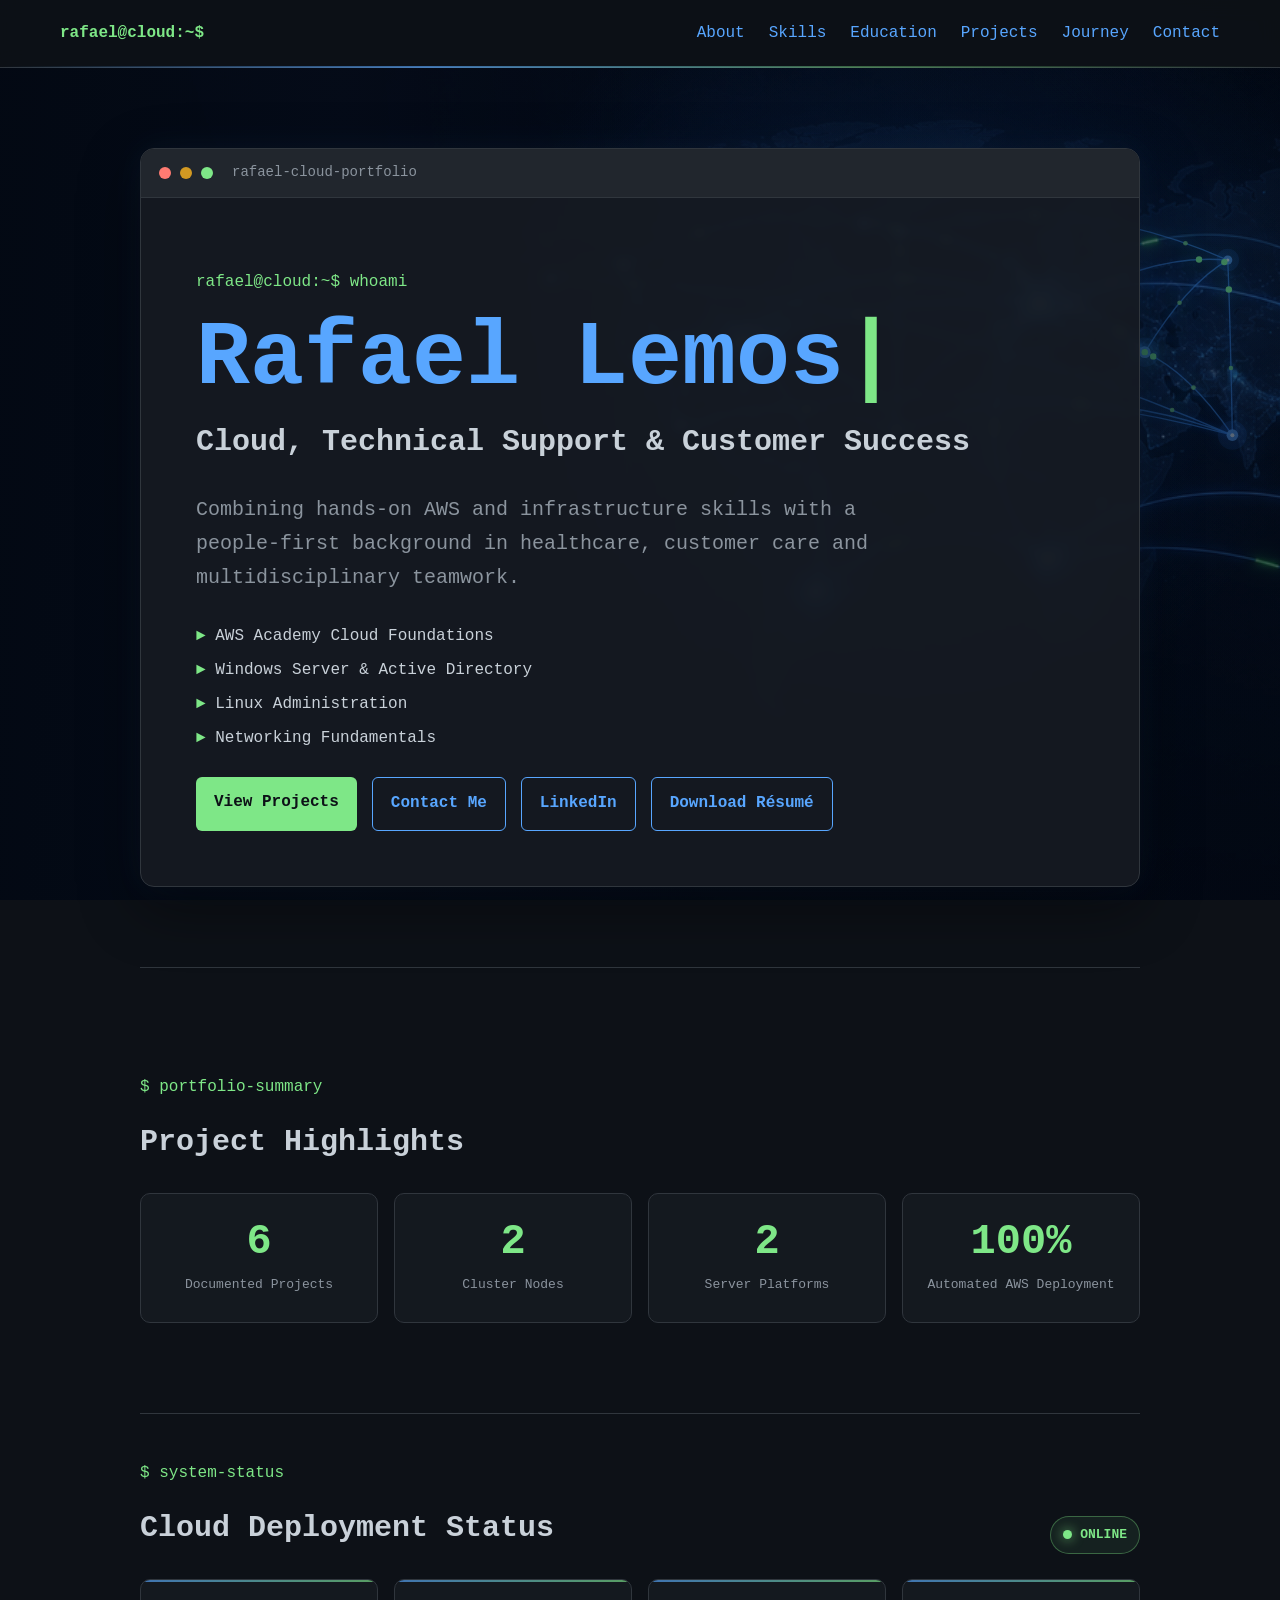
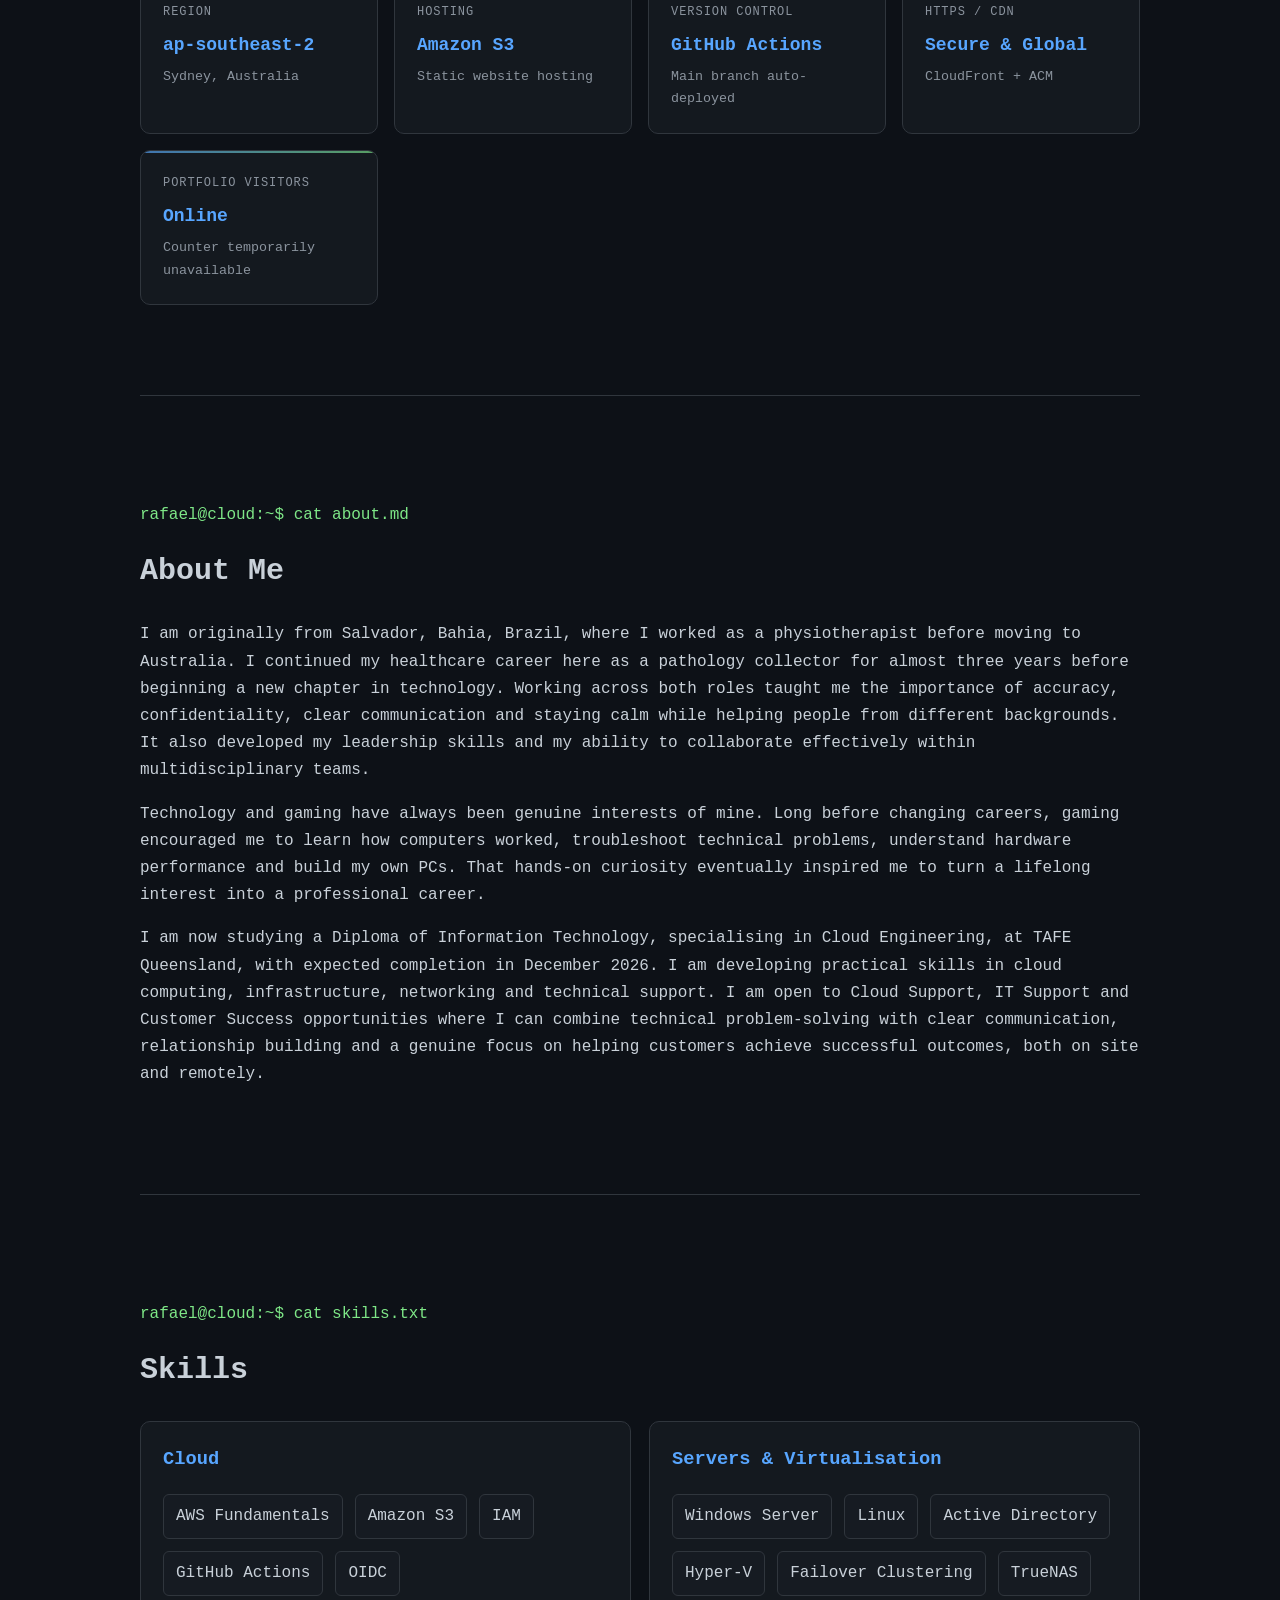
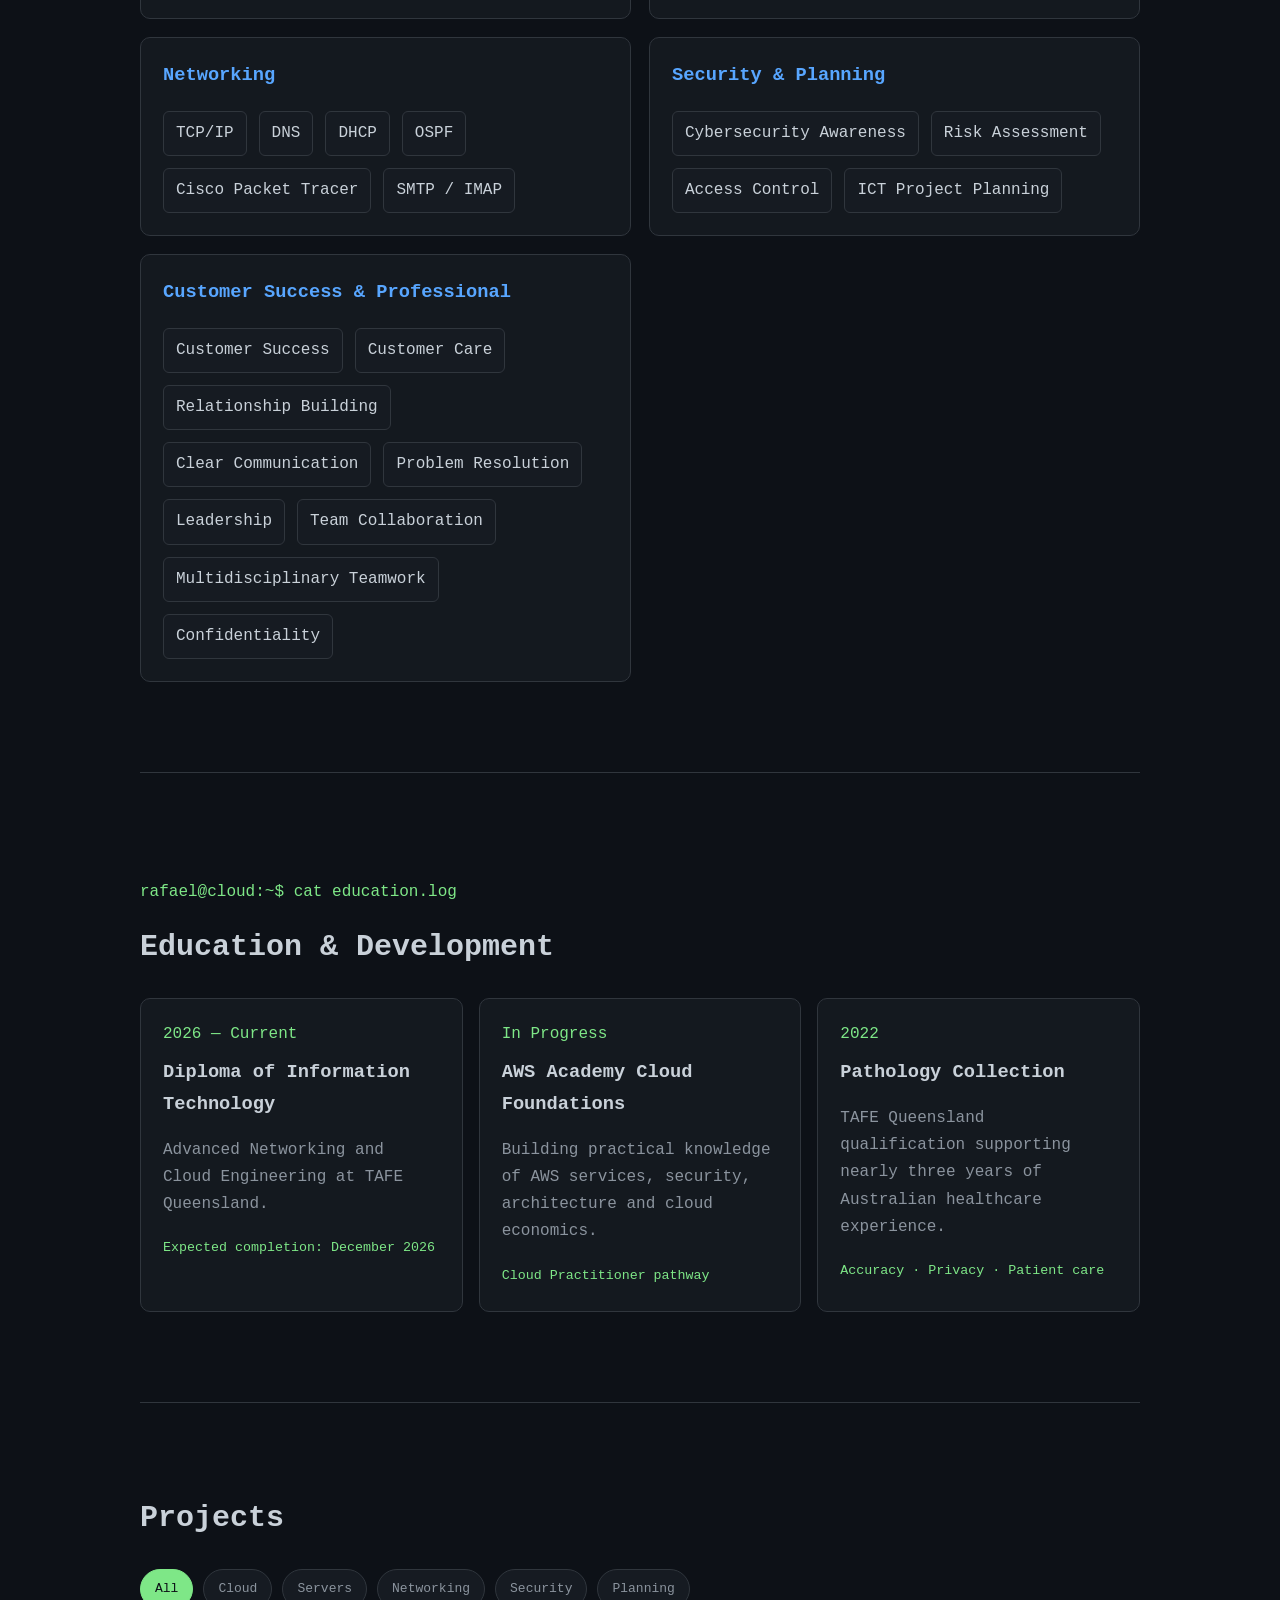
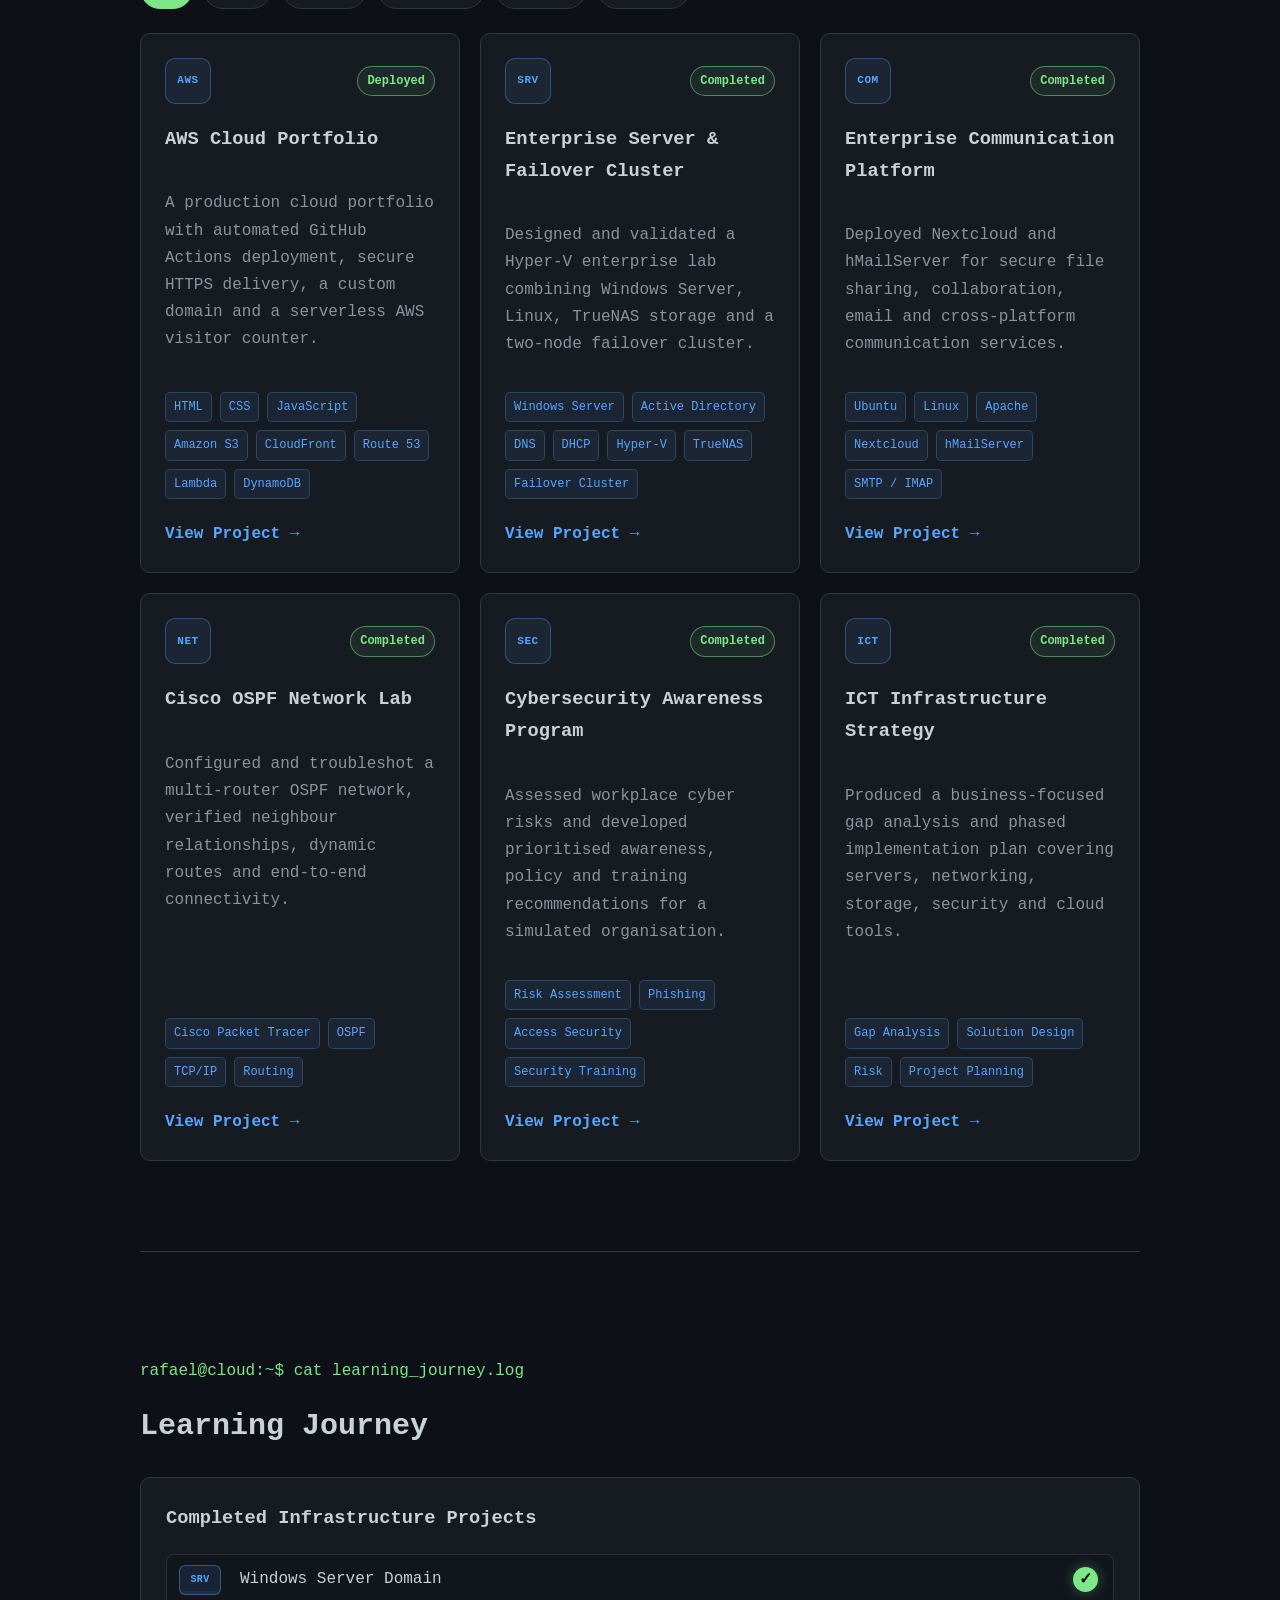
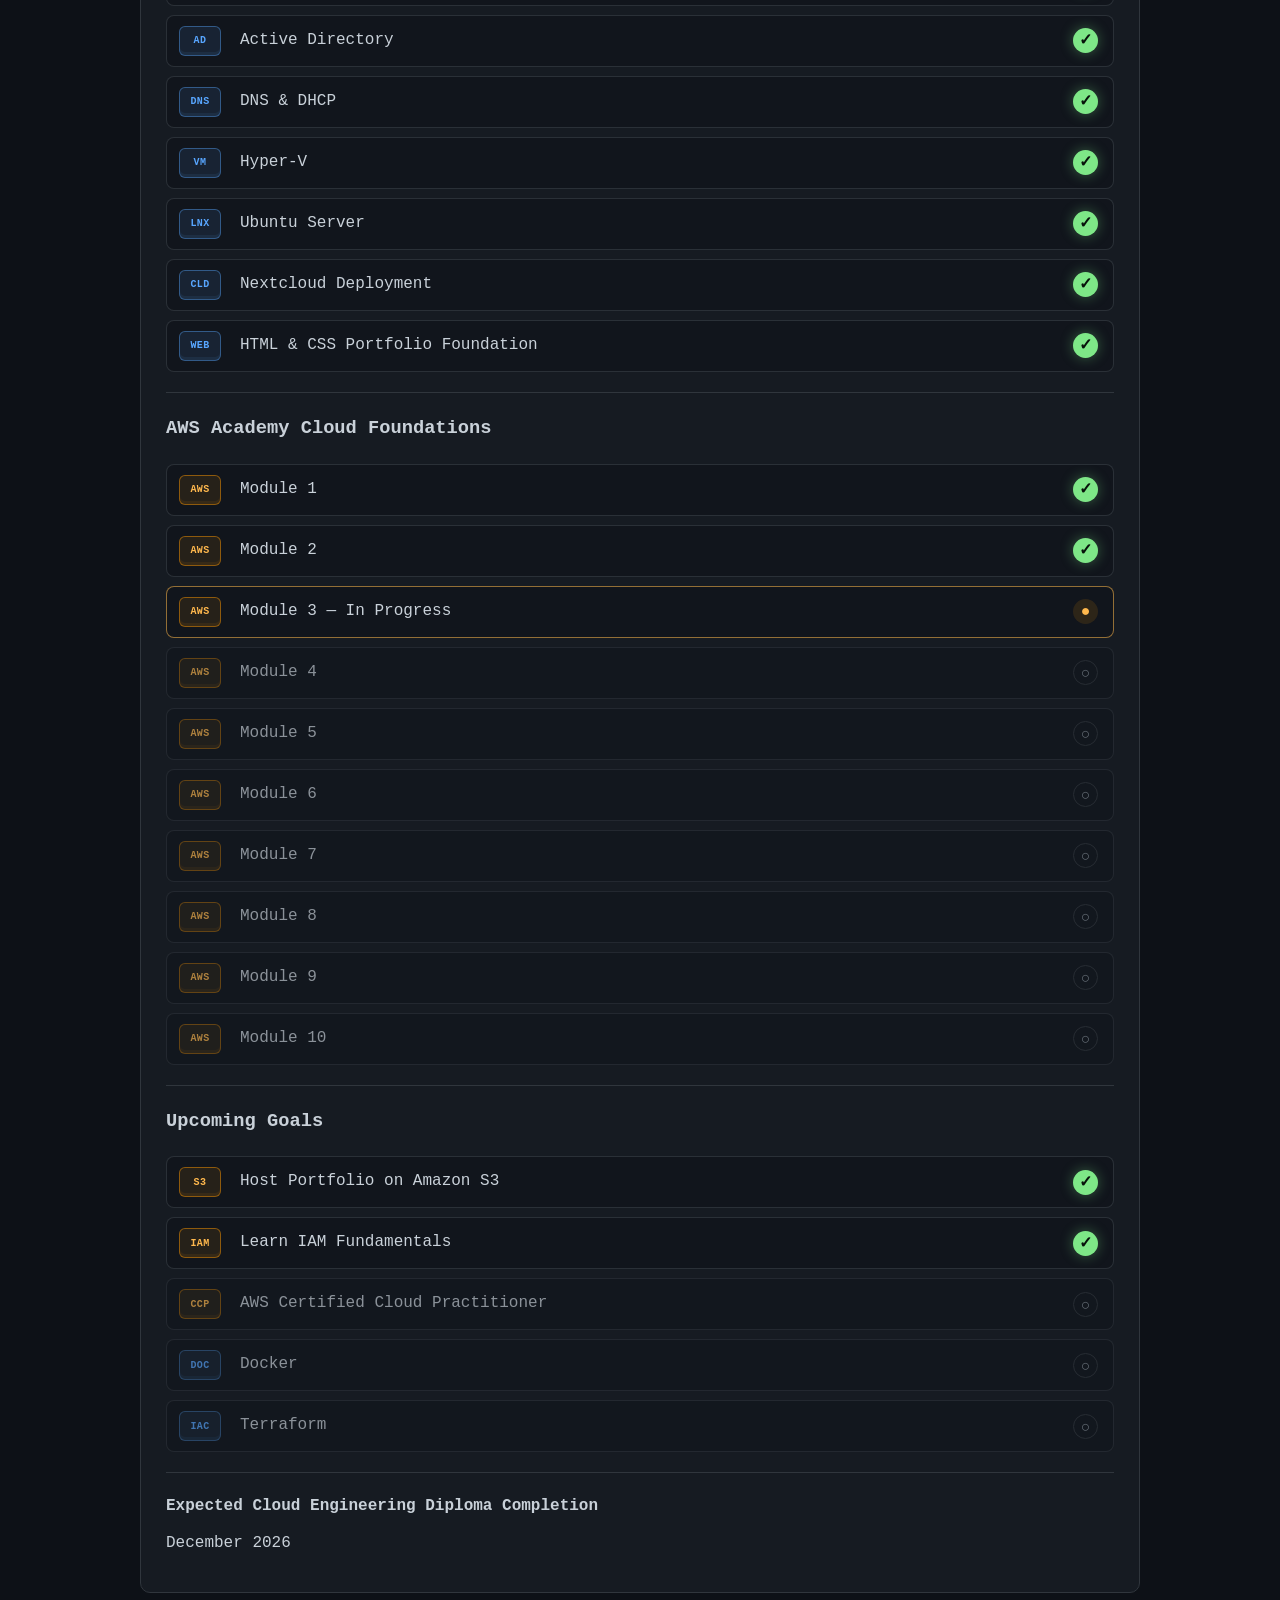
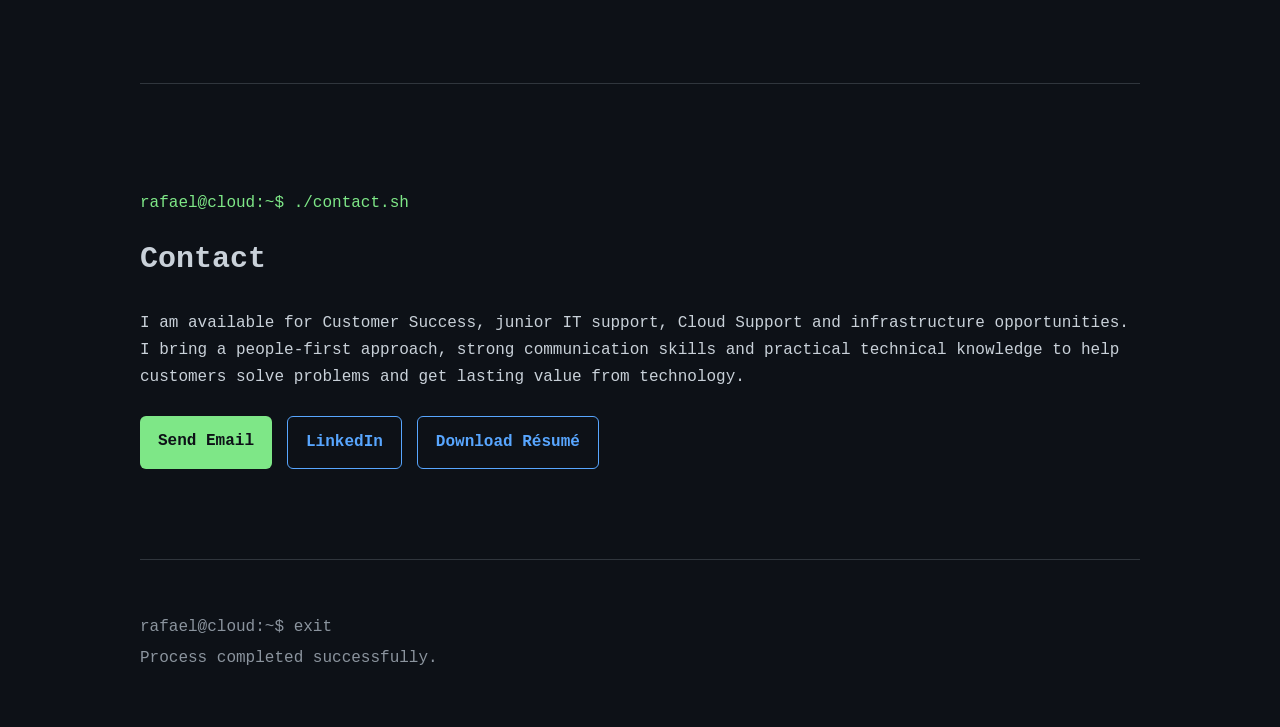
==== index.html @ fa736d79 "Update AWS project to completed architecture" ====
<!DOCTYPE html>
<html lang="en">

<head>
    <meta charset="UTF-8">

    <meta name="viewport" content="width=device-width, initial-scale=1.0">

    <title>Rafael Lemos | Cloud Portfolio</title>

    <meta name="description" content="Cloud Engineering portfolio of Rafael Lemos, featuring AWS, infrastructure and networking projects alongside customer success, technical support and customer care experience.">
    <meta name="author" content="Rafael Lemos">
    <meta name="theme-color" content="#0d1117">
    <meta property="og:type" content="website">
    <meta property="og:title" content="Rafael Lemos | Cloud Engineering Portfolio">
    <meta property="og:description" content="Hands-on cloud and infrastructure projects backed by customer success, technical support and multidisciplinary teamwork experience.">
    <meta property="og:url" content="https://rafaellemos.cloud/">
    <meta property="og:image" content="https://rafaellemos.cloud/images/social-preview.png">
    <meta property="og:image:width" content="1200">
    <meta property="og:image:height" content="630">
    <meta name="twitter:card" content="summary_large_image">
    <meta name="visitor-counter-endpoint" content="https://bfxt6ovoadmucw63or24gfzlfq0tllkr.lambda-url.ap-southeast-2.on.aws/">

    <link rel="icon" type="image/x-icon" href="favicon.ico">
    <link rel="icon" type="image/png" sizes="32x32" href="favicon-32x32.png">
    <link rel="icon" type="image/png" sizes="16x16" href="favicon-16x16.png">
    <link rel="apple-touch-icon" sizes="180x180" href="apple-touch-icon.png">
    <link rel="manifest" href="site.webmanifest">

    <link rel="stylesheet" href="style.css?v=20260723-7">
</head>

<body class="home-page">

    <canvas id="network-background" aria-hidden="true"></canvas>

    <header class="site-header">
        <p class="logo">rafael@cloud:~$</p>

        <button class="menu-toggle" type="button" aria-expanded="false" aria-controls="primary-navigation" aria-label="Open navigation menu">
            <span></span>
            <span></span>
            <span></span>
        </button>

        <nav id="primary-navigation">
            <a href="#about">About</a>
            <a href="#skills">Skills</a>
            <a href="#education">Education</a>
            <a href="#projects">Projects</a>
            <a href="#journey">Journey</a>
            <a href="#contact">Contact</a>
        </nav>
    </header>

    <main>

        <section class="hero">

            <div class="terminal-window">

                <div class="terminal-bar">
                    <span class="terminal-dot"></span>
                    <span class="terminal-dot"></span>
                    <span class="terminal-dot"></span>

                    <p>rafael-cloud-portfolio</p>
                </div>

                <div class="terminal-content">

                    <p class="terminal-command">
                        rafael@cloud:~$ whoami
                    </p>

                    <h1 id="typing-name">Rafael Lemos</h1>

                    <h2>Cloud, Technical Support &amp; Customer Success</h2>

                    <p class="hero-text">
                        Combining hands-on AWS and infrastructure skills with a
                        people-first background in healthcare, customer care and
                        multidisciplinary teamwork.
                    </p>

                    <div class="current-focus">
                        <p><span>►</span> AWS Academy Cloud Foundations</p>
                        <p><span>►</span> Windows Server &amp; Active Directory</p>
                        <p><span>►</span> Linux Administration</p>
                        <p><span>►</span> Networking Fundamentals</p>
                    </div>

                    <div class="hero-buttons">
                        <a class="primary-button" href="#projects">
                            View Projects
                        </a>

                        <a class="secondary-button" href="#contact">
                            Contact Me
                        </a>

                        <a class="secondary-button" href="https://www.linkedin.com/in/rafael-lemos-pereira-5443aa358/"
                            target="_blank" rel="noopener noreferrer">
                            LinkedIn
                        </a>

                        <a class="secondary-button" href="output/pdf/Rafael-Lemos-Resume.pdf" download>
                            Download Résumé
                        </a>
                    </div>

                </div>

            </div>

        </section>

        <section class="highlights" aria-labelledby="highlights-title">
            <p class="terminal-command">$ portfolio-summary</p>
            <h2 id="highlights-title">Project Highlights</h2>
            <div class="highlight-grid">
                <article><strong>6</strong><span>Documented Projects</span></article>
                <article><strong>2</strong><span>Cluster Nodes</span></article>
                <article><strong>2</strong><span>Server Platforms</span></article>
                <article><strong>100%</strong><span>Automated AWS Deployment</span></article>
            </div>
        </section>

        <section class="cloud-status" aria-labelledby="cloud-status-title">
            <div class="status-header">
                <div>
                    <p class="terminal-command">$ system-status</p>
                    <h2 id="cloud-status-title">Cloud Deployment Status</h2>
                </div>

                <span class="online-status">
                    <span class="online-dot"></span>
                    Online
                </span>
            </div>

            <div class="status-grid">
                <article class="status-card">
                    <span class="status-label">Region</span>
                    <strong>ap-southeast-2</strong>
                    <small>Sydney, Australia</small>
                </article>

                <article class="status-card">
                    <span class="status-label">Hosting</span>
                    <strong>Amazon S3</strong>
                    <small>Static website hosting</small>
                </article>

                <article class="status-card">
                    <span class="status-label">Version Control</span>
                    <strong>GitHub Actions</strong>
                    <small>Main branch auto-deployed</small>
                </article>

                <article class="status-card">
                    <span class="status-label">HTTPS / CDN</span>
                    <strong>Secure &amp; Global</strong>
                    <small>CloudFront + ACM</small>
                </article>

                <article class="status-card visitor-card" aria-live="polite">
                    <span class="status-label">Portfolio Visitors</span>
                    <strong id="visitor-count">—</strong>
                    <small id="visitor-count-status">AWS counter connecting</small>
                </article>
            </div>
        </section>

        <section id="about">
            <p class="terminal-command">
                rafael@cloud:~$ cat about.md
            </p>

            <h2>About Me</h2>

            <p>
                I am originally from Salvador, Bahia, Brazil, where I worked as
                a physiotherapist before moving to Australia. I continued my
                healthcare career here as a pathology collector for almost
                three years before beginning a new chapter in technology.
                Working across both roles taught me the importance of accuracy,
                confidentiality, clear communication and staying calm while
                helping people from different backgrounds. It also developed
                my leadership skills and my ability to collaborate effectively
                within multidisciplinary teams.
            </p>

            <p>
                Technology and gaming have always been genuine interests of
                mine. Long before changing careers, gaming encouraged me to
                learn how computers worked, troubleshoot technical problems,
                understand hardware performance and build my own PCs. That
                hands-on curiosity eventually inspired me to turn a lifelong
                interest into a professional career.
            </p>

            <p>
                I am now studying a Diploma of Information Technology,
                specialising in Cloud Engineering, at TAFE Queensland, with
                expected completion in December 2026. I am developing practical
                        skills in cloud computing, infrastructure, networking and
                        technical support. I am open to Cloud Support, IT Support and
                        Customer Success opportunities where I can combine technical
                        problem-solving with clear communication, relationship building
                        and a genuine focus on helping customers achieve successful
                        outcomes, both on site and remotely.
            </p>
        </section>

        <section id="skills">
            <p class="terminal-command">
                rafael@cloud:~$ cat skills.txt
            </p>

            <h2>Skills</h2>

            <div class="skill-categories">
                <article class="skill-category"><h3>Cloud</h3><div class="skill-list"><span>AWS Fundamentals</span><span>Amazon S3</span><span>IAM</span><span>GitHub Actions</span><span>OIDC</span></div></article>
                <article class="skill-category"><h3>Servers &amp; Virtualisation</h3><div class="skill-list"><span>Windows Server</span><span>Linux</span><span>Active Directory</span><span>Hyper-V</span><span>Failover Clustering</span><span>TrueNAS</span></div></article>
                <article class="skill-category"><h3>Networking</h3><div class="skill-list"><span>TCP/IP</span><span>DNS</span><span>DHCP</span><span>OSPF</span><span>Cisco Packet Tracer</span><span>SMTP / IMAP</span></div></article>
                <article class="skill-category"><h3>Security &amp; Planning</h3><div class="skill-list"><span>Cybersecurity Awareness</span><span>Risk Assessment</span><span>Access Control</span><span>ICT Project Planning</span></div></article>
                <article class="skill-category"><h3>Customer Success &amp; Professional</h3><div class="skill-list"><span>Customer Success</span><span>Customer Care</span><span>Relationship Building</span><span>Clear Communication</span><span>Problem Resolution</span><span>Leadership</span><span>Team Collaboration</span><span>Multidisciplinary Teamwork</span><span>Confidentiality</span></div></article>
            </div>
        </section>

        <section id="education">
            <p class="terminal-command">rafael@cloud:~$ cat education.log</p>
            <h2>Education &amp; Development</h2>
            <div class="education-grid">
                <article class="education-card"><span class="education-year">2026 — Current</span><h3>Diploma of Information Technology</h3><p>Advanced Networking and Cloud Engineering at TAFE Queensland.</p><small>Expected completion: December 2026</small></article>
                <article class="education-card"><span class="education-year">In Progress</span><h3>AWS Academy Cloud Foundations</h3><p>Building practical knowledge of AWS services, security, architecture and cloud economics.</p><small>Cloud Practitioner pathway</small></article>
                <article class="education-card"><span class="education-year">2022</span><h3>Pathology Collection</h3><p>TAFE Queensland qualification supporting nearly three years of Australian healthcare experience.</p><small>Accuracy · Privacy · Patient care</small></article>
            </div>
        </section>

        <section id="projects">
            <h2>Projects</h2>

            <div class="project-filters" role="group" aria-label="Filter projects">
                <button class="filter-button active" type="button" data-filter="all">All</button>
                <button class="filter-button" type="button" data-filter="cloud">Cloud</button>
                <button class="filter-button" type="button" data-filter="servers">Servers</button>
                <button class="filter-button" type="button" data-filter="networking">Networking</button>
                <button class="filter-button" type="button" data-filter="security">Security</button>
                <button class="filter-button" type="button" data-filter="planning">Planning</button>
            </div>

            <div class="project-grid">

                <article class="project-card" data-category="cloud">
                    <div class="project-card-header">
                        <p class="project-icon">☁</p>

                        <span class="status-badge status-complete">
                            Deployed
                        </span>
                    </div>

                    <h3>AWS Cloud Portfolio</h3>

                    <p class="project-description">
                        A production cloud portfolio with automated GitHub Actions
                        deployment, secure HTTPS delivery, a custom domain and a
                        serverless AWS visitor counter.
                    </p>

                    <div class="tech-list">
                        <span>HTML</span>
                        <span>CSS</span>
                        <span>JavaScript</span>
                        <span>Amazon S3</span>
                        <span>CloudFront</span>
                        <span>Route 53</span>
                        <span>Lambda</span>
                        <span>DynamoDB</span>
                    </div>

                    <a class="project-link" href="projects/aws-portfolio.html">
                        View Project →
                    </a>
                </article>

                <article class="project-card" data-category="servers networking">
                    <div class="project-card-header">
                        <p class="project-icon">▣</p>

                        <span class="status-badge status-complete">
                            Completed
                        </span>
                    </div>

                    <h3>Enterprise Server &amp; Failover Cluster</h3>

                    <p class="project-description">
                        Designed and validated a Hyper-V enterprise lab combining Windows Server,
                        Linux, TrueNAS storage and a two-node failover cluster.
                    </p>

                    <div class="tech-list">
                        <span>Windows Server</span>
                        <span>Active Directory</span>
                        <span>DNS</span>
                        <span>DHCP</span>
                        <span>Hyper-V</span>
                        <span>TrueNAS</span>
                        <span>Failover Cluster</span>
                    </div>

                    <a class="project-link" href="projects/enterprise-server-lab.html">
                        View Project →
                    </a>
                </article>

                <article class="project-card" data-category="servers networking">
                    <div class="project-card-header">
                        <p class="project-icon">⬡</p>

                        <span class="status-badge status-complete">
                            Completed
                        </span>
                    </div>

                    <h3>Enterprise Communication Platform</h3>

                    <p class="project-description">
                        Deployed Nextcloud and hMailServer for secure file sharing,
                        collaboration, email and cross-platform communication services.
                    </p>

                    <div class="tech-list">
                        <span>Ubuntu</span>
                        <span>Linux</span>
                        <span>Apache</span>
                        <span>Nextcloud</span>
                        <span>hMailServer</span>
                        <span>SMTP / IMAP</span>
                    </div>

                    <a class="project-link" href="projects/enterprise-communications.html">
                        View Project →
                    </a>
                </article>

                <article class="project-card" data-category="networking">
                    <div class="project-card-header">
                        <p class="project-icon">◎</p>
                        <span class="status-badge status-complete">Completed</span>
                    </div>
                    <h3>Cisco OSPF Network Lab</h3>
                    <p class="project-description">
                        Configured and troubleshot a multi-router OSPF network, verified
                        neighbour relationships, dynamic routes and end-to-end connectivity.
                    </p>
                    <div class="tech-list">
                        <span>Cisco Packet Tracer</span>
                        <span>OSPF</span>
                        <span>TCP/IP</span>
                        <span>Routing</span>
                    </div>
                    <a class="project-link" href="projects/ospf-network-lab.html">
                        View Project →
                    </a>
                </article>

                <article class="project-card" data-category="security">
                    <div class="project-card-header">
                        <p class="project-icon">◆</p>
                        <span class="status-badge status-complete">Completed</span>
                    </div>
                    <h3>Cybersecurity Awareness Program</h3>
                    <p class="project-description">
                        Assessed workplace cyber risks and developed prioritised awareness,
                        policy and training recommendations for a simulated organisation.
                    </p>
                    <div class="tech-list">
                        <span>Risk Assessment</span>
                        <span>Phishing</span>
                        <span>Access Security</span>
                        <span>Security Training</span>
                    </div>
                    <a class="project-link" href="projects/cybersecurity-awareness.html">
                        View Project →
                    </a>
                </article>

                <article class="project-card" data-category="planning">
                    <div class="project-card-header">
                        <p class="project-icon">▤</p>
                        <span class="status-badge status-complete">Completed</span>
                    </div>
                    <h3>ICT Infrastructure Strategy</h3>
                    <p class="project-description">
                        Produced a business-focused gap analysis and phased implementation
                        plan covering servers, networking, storage, security and cloud tools.
                    </p>
                    <div class="tech-list">
                        <span>Gap Analysis</span>
                        <span>Solution Design</span>
                        <span>Risk</span>
                        <span>Project Planning</span>
                    </div>
                    <a class="project-link" href="projects/ict-infrastructure-strategy.html">
                        View Project →
                    </a>
                </article>

            </div>
        </section>

        <section id="journey">
            <p class="terminal-command">
                rafael@cloud:~$ cat learning_journey.log
            </p>

            <h2>Learning Journey</h2>

            <div class="journey-box">

                <h3>Completed Infrastructure Projects</h3>

                <div class="journey-list">
                    <p class="journey-item complete"><span class="journey-icon">SRV</span><span>Windows Server Domain</span><span class="status-mark">✓</span></p>
                    <p class="journey-item complete"><span class="journey-icon">AD</span><span>Active Directory</span><span class="status-mark">✓</span></p>
                    <p class="journey-item complete"><span class="journey-icon">DNS</span><span>DNS &amp; DHCP</span><span class="status-mark">✓</span></p>
                    <p class="journey-item complete"><span class="journey-icon">VM</span><span>Hyper-V</span><span class="status-mark">✓</span></p>
                    <p class="journey-item complete"><span class="journey-icon">LNX</span><span>Ubuntu Server</span><span class="status-mark">✓</span></p>
                    <p class="journey-item complete"><span class="journey-icon">CLD</span><span>Nextcloud Deployment</span><span class="status-mark">✓</span></p>
                    <p class="journey-item complete"><span class="journey-icon">WEB</span><span>HTML &amp; CSS Portfolio Foundation</span><span class="status-mark">✓</span></p>
                </div>

                <hr>

                <h3>AWS Academy Cloud Foundations</h3>

                <div class="journey-list">
                    <p class="journey-item complete"><span class="journey-icon aws">AWS</span><span>Module 1</span><span class="status-mark">✓</span></p>
                    <p class="journey-item complete"><span class="journey-icon aws">AWS</span><span>Module 2</span><span class="status-mark">✓</span></p>
                    <p class="journey-item active"><span class="journey-icon aws">AWS</span><span>Module 3 — In Progress</span><span class="status-mark">●</span></p>
                    <p class="journey-item pending"><span class="journey-icon aws">AWS</span><span>Module 4</span><span class="status-mark">○</span></p>
                    <p class="journey-item pending"><span class="journey-icon aws">AWS</span><span>Module 5</span><span class="status-mark">○</span></p>
                    <p class="journey-item pending"><span class="journey-icon aws">AWS</span><span>Module 6</span><span class="status-mark">○</span></p>
                    <p class="journey-item pending"><span class="journey-icon aws">AWS</span><span>Module 7</span><span class="status-mark">○</span></p>
                    <p class="journey-item pending"><span class="journey-icon aws">AWS</span><span>Module 8</span><span class="status-mark">○</span></p>
                    <p class="journey-item pending"><span class="journey-icon aws">AWS</span><span>Module 9</span><span class="status-mark">○</span></p>
                    <p class="journey-item pending"><span class="journey-icon aws">AWS</span><span>Module 10</span><span class="status-mark">○</span></p>
                </div>

                <hr>

                <h3>Upcoming Goals</h3>

                <div class="journey-list">
                    <p class="journey-item complete"><span class="journey-icon aws">S3</span><span>Host Portfolio on Amazon S3</span><span class="status-mark">✓</span></p>
                    <p class="journey-item complete"><span class="journey-icon aws">IAM</span><span>Learn IAM Fundamentals</span><span class="status-mark">✓</span></p>
                    <p class="journey-item pending"><span class="journey-icon aws">CCP</span><span>AWS Certified Cloud Practitioner</span><span class="status-mark">○</span></p>
                    <p class="journey-item pending"><span class="journey-icon">DOC</span><span>Docker</span><span class="status-mark">○</span></p>
                    <p class="journey-item pending"><span class="journey-icon">IAC</span><span>Terraform</span><span class="status-mark">○</span></p>
                </div>

                <hr>

                <p><strong>Expected Cloud Engineering Diploma Completion</strong></p>
                <p>December 2026</p>

            </div>
        </section>

        <section id="contact">
            <p class="terminal-command">
                rafael@cloud:~$ ./contact.sh
            </p>

            <h2>Contact</h2>

            <p>
                I am available for Customer Success, junior IT support, Cloud Support
                and infrastructure opportunities. I bring a people-first approach,
                strong communication skills and practical technical knowledge to help
                customers solve problems and get lasting value from technology.
            </p>

            <div class="hero-buttons">
                <a class="primary-button" href="mailto:rafaelemosp@gmail.com">
                    Send Email
                </a>

                <a class="secondary-button"
                    href="https://www.linkedin.com/in/rafael-lemos-pereira-5443aa358/"
                    target="_blank" rel="noopener noreferrer">
                    LinkedIn
                </a>

                <a class="secondary-button" href="output/pdf/Rafael-Lemos-Resume.pdf" download>
                    Download Résumé
                </a>
            </div>
        </section>

    </main>

    <footer>
        <p>rafael@cloud:~$ exit</p>
        <p>Process completed successfully.</p>
    </footer>

    <script src="script.js?v=20260724-1"></script>

</body>

</html>
---- style.css ----
:root {
    --background: #0d1117;
    --surface: #161b22;
    --surface-light: #21262d;
    --text: #c9d1d9;
    --muted: #8b949e;
    --blue: #58a6ff;
    --green: #7ee787;
    --yellow: #d29922;
    --red: #ff7b72;
    --border: #30363d;
}

* {
    box-sizing: border-box;
}

html {
    scroll-behavior: smooth;
}

body {
    margin: 0;
    min-height: 100vh;
    position: relative;
    overflow-x: hidden;

    background-color: var(--background);
    color: var(--text);
    font-family: Consolas, "Courier New", monospace;
    line-height: 1.7;
}

body::before {
    content: "";
    position: fixed;
    inset: 0;
    z-index: -3;
    pointer-events: none;

    background:
        radial-gradient(circle at 72% 35%,
            rgba(25, 104, 210, 0.16),
            transparent 42%),
        linear-gradient(90deg,
            #030914 0%,
            #061124 48%,
            #07152b 100%);
}

.home-page::before {
    background-image:
        linear-gradient(90deg,
            rgba(3, 9, 20, 0.42) 0%,
            rgba(3, 9, 20, 0.08) 54%,
            rgba(3, 9, 20, 0.16) 100%),
        url("images/social-preview.png");
    background-position: center;
    background-repeat: no-repeat;
    background-size: cover;
}

body::after {
    content: "";
    position: fixed;
    inset: 0;
    z-index: -1;
    pointer-events: none;

    background:
        radial-gradient(circle at 72% 35%,
            rgba(30, 116, 255, 0.09),
            transparent 38%),
        linear-gradient(90deg,
            rgba(3, 9, 20, 0.96) 0%,
            rgba(5, 12, 25, 0.9) 27%,
            rgba(5, 13, 28, 0.42) 55%,
            rgba(3, 10, 22, 0.18) 100%),
        linear-gradient(180deg,
            rgba(3, 8, 18, 0.16),
            rgba(3, 8, 18, 0.72));

    animation: glow-shift 10s ease-in-out infinite alternate;
}

/* Animated cloud network background */

#network-background {
    position: fixed;
    inset: 0;
    width: 100%;
    height: 100%;
    z-index: -2;
    pointer-events: none;
    opacity: 0.88;
}

a {
    color: var(--blue);
    text-decoration: none;
}

a:hover {
    text-decoration: underline;
}

/* Header and navigation */

.site-header {
    position: sticky;
    top: 0;
    z-index: 10;
    display: flex;
    justify-content: space-between;
    align-items: center;
    gap: 30px;
    padding: 20px 60px;
    background-color: rgba(13, 17, 23, 0.95);
    border-bottom: 1px solid var(--border);
    backdrop-filter: blur(10px);
}

.site-header::after {
    content: "";
    position: absolute;
    left: 0;
    bottom: -1px;
    width: 100%;
    height: 2px;

    background: linear-gradient(90deg,
            transparent,
            rgba(88, 166, 255, 0.8),
            rgba(126, 231, 135, 0.5),
            transparent);

    opacity: 0.8;
    pointer-events: none;
}

.logo {
    margin: 0;
    color: var(--green);
    font-weight: bold;
}

nav {
    display: flex;
    flex-wrap: wrap;
    gap: 24px;
}

.menu-toggle {
    display: none;
    width: 46px;
    height: 42px;
    padding: 10px;
    align-items: center;
    justify-content: center;
    flex-direction: column;
    gap: 5px;
    background: rgba(88, 166, 255, 0.08);
    border: 1px solid rgba(88, 166, 255, 0.42);
    border-radius: 8px;
    cursor: pointer;
}

.menu-toggle span {
    display: block;
    width: 100%;
    height: 2px;
    margin: 0;
    flex: 0 0 2px;
    background: var(--blue);
    border-radius: 2px;
    transition: transform 0.25s ease, opacity 0.2s ease;
}

.menu-toggle[aria-expanded="true"] span:nth-child(1) {
    transform: translateY(7px) rotate(45deg);
}

.menu-toggle[aria-expanded="true"] span:nth-child(2) {
    opacity: 0;
}

.menu-toggle[aria-expanded="true"] span:nth-child(3) {
    transform: translateY(-7px) rotate(-45deg);
}

/* Main page layout */

main,
footer {
    width: min(1000px, calc(100% - 40px));
    margin: 0 auto;
}

section {
    padding: 90px 0;
    border-bottom: 1px solid var(--border);
}

.hero {
    min-height: auto;
    display: flex;
    flex-direction: column;
    justify-content: center;
    padding: 80px 0;
}

/* Cloud status dashboard */

.cloud-status {
    padding-top: 30px;
}

.status-header {
    display: flex;
    justify-content: space-between;
    align-items: flex-end;
    gap: 20px;
    margin-bottom: 25px;
}

.status-header h2 {
    margin-bottom: 0;
}

.online-status {
    display: inline-flex;
    align-items: center;
    gap: 8px;
    padding: 7px 12px;
    color: var(--green);
    background-color: rgba(126, 231, 135, 0.08);
    border: 1px solid rgba(126, 231, 135, 0.35);
    border-radius: 999px;
    font-size: 13px;
    font-weight: bold;
    text-transform: uppercase;
}

.online-dot {
    width: 9px;
    height: 9px;
    background-color: var(--green);
    border-radius: 50%;
    box-shadow: 0 0 12px rgba(126, 231, 135, 0.8);
    animation: status-pulse 2s infinite;
}

.status-in-progress {
    color: var(--yellow);
    background-color: rgba(210, 153, 34, 0.08);
    border-color: rgba(210, 153, 34, 0.35);
}

.status-in-progress .online-dot {
    background-color: var(--yellow);
    box-shadow: 0 0 12px rgba(210, 153, 34, 0.8);
}

.status-grid {
    display: grid;
    grid-template-columns: repeat(4, 1fr);
    gap: 16px;
}

.status-card {
    position: relative;
    overflow: hidden;
    padding: 22px;
    background: rgba(22, 27, 34, 0.88);
    border: 1px solid var(--border);
    border-radius: 10px;
    backdrop-filter: blur(6px);
    transition:
        transform 0.2s ease,
        border-color 0.2s ease,
        box-shadow 0.2s ease;
}

.status-card::before {
    content: "";
    position: absolute;
    top: 0;
    left: 0;
    width: 100%;
    height: 2px;
    background: linear-gradient(90deg,
            var(--blue),
            var(--green));
    opacity: 0.65;
}

.status-card:hover {
    transform: translateY(-3px);
    border-color: rgba(88, 166, 255, 0.65);
    box-shadow: 0 12px 30px rgba(0, 0, 0, 0.28);
}

.status-label {
    display: block;
    margin-bottom: 8px;
    color: var(--muted);
    font-size: 12px;
    text-transform: uppercase;
    letter-spacing: 0.08em;
}

.status-card strong {
    display: block;
    color: var(--blue);
    font-size: 18px;
}

.status-card small {
    display: block;
    margin-top: 5px;
    color: var(--muted);
}

@keyframes status-pulse {

    0%,
    100% {
        opacity: 1;
        transform: scale(1);
    }

    50% {
        opacity: 0.55;
        transform: scale(0.8);
    }
}

/* Typography */

.terminal-command {
    color: var(--green);
}

h1 {
    margin: 10px 0;
    color: var(--blue);
    font-size: clamp(50px, 9vw, 90px);
    line-height: 1.05;
}

h2 {
    margin-top: 0;
    font-size: 30px;
}

h3 {
    margin-top: 0;
}

.hero-text {
    max-width: 750px;
    color: var(--muted);
    font-size: 20px;
}

/* Buttons */

.hero-buttons {
    display: flex;
    flex-wrap: wrap;
    gap: 15px;
    margin-top: 25px;
}

.primary-button,
.secondary-button {
    display: inline-block;
    padding: 12px 18px;
    border-radius: 6px;
    font-weight: bold;
}

.primary-button,
.secondary-button,
.project-card,
.skill-list span {
    transition:
        transform 0.2s ease,
        border-color 0.2s ease,
        background-color 0.2s ease,
        box-shadow 0.2s ease;
}

.primary-button {
    background-color: var(--green);
    color: var(--background);
}

.primary-button:hover {
    transform: translateY(-2px);
    text-decoration: none;
    box-shadow: 0 8px 22px rgba(126, 231, 135, 0.18);
}

.secondary-button {
    color: var(--blue);
    border: 1px solid var(--blue);
}

.secondary-button:hover {
    transform: translateY(-2px);
    background-color: rgba(88, 166, 255, 0.08);
    text-decoration: none;
}

/* Skill tags */

.skill-list {
    display: flex;
    flex-wrap: wrap;
    gap: 12px;
}

.skill-list span {
    padding: 8px 12px;
    background-color: var(--surface);
    border: 1px solid var(--border);
    border-radius: 6px;
}

.skill-list span:hover {
    transform: translateY(-2px);
    border-color: var(--green);
}

.skill-categories {
    display: grid;
    grid-template-columns: repeat(2, minmax(0, 1fr));
    gap: 18px;
}

.skill-category,
.education-card,
.highlight-grid article {
    padding: 22px;
    background: rgba(22, 27, 34, 0.88);
    border: 1px solid var(--border);
    border-radius: 10px;
}

.skill-category h3 {
    margin-top: 0;
    color: var(--blue);
}

/* Portfolio highlights and education */

.highlight-grid,
.education-grid {
    display: grid;
    grid-template-columns: repeat(4, minmax(0, 1fr));
    gap: 16px;
}

.highlight-grid article {
    display: flex;
    min-height: 130px;
    flex-direction: column;
    justify-content: center;
    text-align: center;
}

.highlight-grid strong {
    color: var(--green);
    font-size: clamp(28px, 4vw, 42px);
    line-height: 1.1;
}

.highlight-grid span {
    margin-top: 9px;
    color: var(--muted);
    font-size: 13px;
}

.education-grid {
    grid-template-columns: repeat(3, minmax(0, 1fr));
}

.education-card h3 {
    margin: 9px 0;
    color: var(--text);
}

.education-card p {
    color: var(--muted);
}

.education-card small,
.education-year {
    color: var(--green);
}

/* Project controls and visuals */

.project-filters {
    display: flex;
    flex-wrap: wrap;
    gap: 10px;
    margin: 24px 0;
}

.filter-button {
    padding: 8px 14px;
    color: var(--muted);
    background: var(--surface);
    border: 1px solid var(--border);
    border-radius: 999px;
    font: inherit;
    font-size: 13px;
    cursor: pointer;
}

.filter-button:hover,
.filter-button:focus-visible,
.filter-button.active {
    color: var(--background);
    background: var(--green);
    border-color: var(--green);
}

.project-card.is-hidden {
    display: none;
}

.project-icon {
    display: grid;
    width: 46px;
    height: 46px;
    margin: 0;
    place-items: center;
    color: var(--blue);
    background: rgba(88, 166, 255, 0.08);
    border: 1px solid rgba(88, 166, 255, 0.35);
    border-radius: 10px;
    font-size: 11px;
    font-weight: bold;
    letter-spacing: 0.05em;
}

.project-visual {
    margin: 32px 0;
}

.project-visual img {
    display: block;
    width: 100%;
    border: 1px solid var(--border);
    border-radius: 14px;
    box-shadow: 0 18px 45px rgba(0, 0, 0, 0.3);
}

.project-visual figcaption {
    margin-top: 10px;
    color: var(--muted);
    font-size: 13px;
    text-align: center;
}

/* Accessible scroll reveal */

.reveal-ready {
    opacity: 0;
    transform: translateY(22px);
    transition: opacity 0.65s ease, transform 0.65s ease;
}

.reveal-ready.is-visible {
    opacity: 1;
    transform: none;
}

/* Project cards */

.project-grid {
    display: grid;
    grid-template-columns: repeat(3, 1fr);
    gap: 20px;
}

.project-card {
    display: flex;
    flex-direction: column;
    padding: 24px;
    background-color: var(--surface);
    border: 1px solid var(--border);
    border-radius: 10px;
}

.project-card:hover {
    transform: translateY(-4px);
    border-color: var(--blue);
    box-shadow: 0 12px 30px rgba(0, 0, 0, 0.25);
}

.project-card-header {
    display: flex;
    justify-content: space-between;
    align-items: center;
    gap: 16px;
    margin-bottom: 20px;
}

.project-icon {
    margin: 0;
    color: var(--blue);
    font-size: 11px;
    line-height: 1;
}

.status-badge {
    padding: 4px 9px;
    border: 1px solid var(--border);
    border-radius: 999px;
    font-size: 12px;
    font-weight: bold;
}

.status-progress {
    color: var(--yellow);
    border-color: rgba(210, 153, 34, 0.5);
    background-color: rgba(210, 153, 34, 0.08);
}

.status-complete {
    color: var(--green);
    border-color: rgba(126, 231, 135, 0.5);
    background-color: rgba(126, 231, 135, 0.08);
}

.project-description {
    flex-grow: 1;
    color: var(--muted);
}

.tech-list {
    display: flex;
    flex-wrap: wrap;
    gap: 8px;
    margin: 18px 0 22px;
}

.tech-list span {
    padding: 4px 8px;
    color: var(--blue);
    background-color: rgba(88, 166, 255, 0.08);
    border: 1px solid rgba(88, 166, 255, 0.25);
    border-radius: 5px;
    font-size: 12px;
}

.project-link {
    margin: auto 0 0;
    color: var(--blue);
    font-weight: bold;
}

.disabled-link {
    color: var(--muted);
}

/* Learning journey */

.journey-box {
    background-color: var(--surface);
    border: 1px solid var(--border);
    border-radius: 10px;
    padding: 25px;
    margin-top: 25px;
}

.journey-box p {
    margin: 10px 0;
}

.journey-list {
    display: grid;
    gap: 9px;
    margin: 18px 0;
}

.journey-box .journey-item {
    display: grid;
    grid-template-columns: 48px minmax(0, 1fr) 28px;
    align-items: center;
    gap: 13px;
    margin: 0;
    padding: 10px 12px;
    background: rgba(13, 17, 23, 0.5);
    border: 1px solid rgba(48, 54, 61, 0.85);
    border-radius: 8px;
}

.journey-icon {
    display: grid;
    width: 42px;
    height: 30px;
    place-items: center;
    color: var(--blue);
    background: rgba(88, 166, 255, 0.1);
    border: 1px solid rgba(88, 166, 255, 0.42);
    border-radius: 6px;
    font-size: 10px;
    font-weight: 700;
    letter-spacing: 0.04em;
    box-shadow: inset 0 -3px rgba(88, 166, 255, 0.08);
}

.journey-icon.aws {
    color: #ffb84d;
    background: rgba(255, 153, 0, 0.09);
    border-color: rgba(255, 153, 0, 0.48);
    box-shadow: inset 0 -3px rgba(255, 153, 0, 0.08);
}

.status-mark {
    display: grid;
    width: 25px;
    height: 25px;
    place-items: center;
    border-radius: 50%;
    font-weight: 700;
}

.journey-item.complete .status-mark {
    color: #07120a;
    background: var(--green);
    box-shadow: 0 0 13px rgba(126, 231, 135, 0.36);
}

.journey-item.active {
    border-color: rgba(255, 184, 77, 0.55);
}

.journey-item.active .status-mark {
    color: #ffb84d;
    background: rgba(255, 153, 0, 0.12);
    animation: status-pulse 1.8s ease-in-out infinite;
}

.journey-item.pending {
    opacity: 0.65;
}

.journey-item.pending .status-mark {
    color: var(--muted);
    border: 1px solid var(--border);
}

.journey-box hr {
    border: none;
    border-top: 1px solid var(--border);
    margin: 20px 0;
}

/* Typing cursor */

.cursor {
    color: var(--green);
    animation: blink 1s infinite;
}

@keyframes blink {

    0%,
    50% {
        opacity: 1;
    }

    51%,
    100% {
        opacity: 0;
    }
}

/* Terminal hero */

.terminal-window {
    overflow: hidden;
    width: 100%;
    background-color: rgba(22, 27, 34, 0.92);
    border: 1px solid var(--border);
    border-radius: 14px;

    box-shadow:
        0 20px 60px rgba(0, 0, 0, 0.45),
        0 0 35px rgba(88, 166, 255, 0.08);

    backdrop-filter: blur(4px);
}

.terminal-bar {
    display: flex;
    align-items: center;
    gap: 9px;
    padding: 12px 18px;
    background-color: var(--surface-light);
    border-bottom: 1px solid var(--border);
}

.terminal-bar p {
    margin: 0 0 0 10px;
    color: var(--muted);
    font-size: 14px;
}

.terminal-dot {
    width: 12px;
    height: 12px;
    border-radius: 50%;
    background-color: var(--muted);
}

.terminal-dot:nth-child(1) {
    background-color: var(--red);
}

.terminal-dot:nth-child(2) {
    background-color: var(--yellow);
}

.terminal-dot:nth-child(3) {
    background-color: var(--green);
}

.terminal-content {
    padding: 55px;
}

.current-focus {
    margin-top: 28px;
    color: var(--text);
}

.current-focus p {
    margin: 7px 0;
}

.current-focus span {
    color: var(--green);
}

/* Footer */

footer {
    padding: 50px 0;
    color: var(--muted);
}

footer p {
    margin: 4px 0;
}

/* Responsive design */

@media (max-width: 750px) {
    .site-header {
        position: relative;
        align-items: center;
        flex-direction: row;
        padding: 16px 20px;
    }

    .menu-toggle {
        display: flex;
        margin-left: auto;
    }

    #primary-navigation {
        position: absolute;
        top: calc(100% + 1px);
        left: 0;
        right: 0;
        display: grid;
        gap: 0;
        padding: 10px 20px 18px;
        background: rgba(13, 17, 23, 0.98);
        border-bottom: 1px solid var(--border);
        box-shadow: 0 18px 35px rgba(0, 0, 0, 0.35);
        opacity: 0;
        visibility: hidden;
        transform: translateY(-8px);
        transition: opacity 0.2s ease, transform 0.2s ease, visibility 0.2s;
    }

    #primary-navigation.is-open {
        opacity: 1;
        visibility: visible;
        transform: translateY(0);
    }

    #primary-navigation a {
        padding: 12px 4px;
        border-bottom: 1px solid rgba(48, 54, 61, 0.65);
    }

    #primary-navigation a:last-child {
        border-bottom: 0;
    }

    section {
        padding: 60px 0;
    }

    h1 {
        font-size: clamp(42px, 14vw, 64px);
    }

    .project-grid {
        grid-template-columns: 1fr;
    }

    .skill-categories,
    .education-grid,
    .highlight-grid {
        grid-template-columns: 1fr;
    }

    .terminal-content {
        padding: 30px 22px;
    }

    .terminal-bar p {
        display: none;
    }

    .status-header {
        flex-direction: column;
        align-items: flex-start;
    }

    .status-grid {
        grid-template-columns: 1fr;
    }
}



@keyframes glow-shift {
    from {
        opacity: 0.75;
        transform: scale(1);
    }

    to {
        opacity: 1;
        transform: scale(1.05);
    }
}

@media (prefers-reduced-motion: reduce) {

    body::before,
    body::after,
    .online-dot,
    .cursor {
        animation: none;
    }

    .reveal-ready {
        opacity: 1;
        transform: none;
        transition: none;
    }

    html {
        scroll-behavior: auto;
    }
}

@keyframes status-pulse {
    0%, 100% {
        box-shadow: 0 0 0 0 rgba(255, 184, 77, 0.1);
    }

    50% {
        box-shadow: 0 0 0 7px rgba(255, 184, 77, 0.08);
    }
}
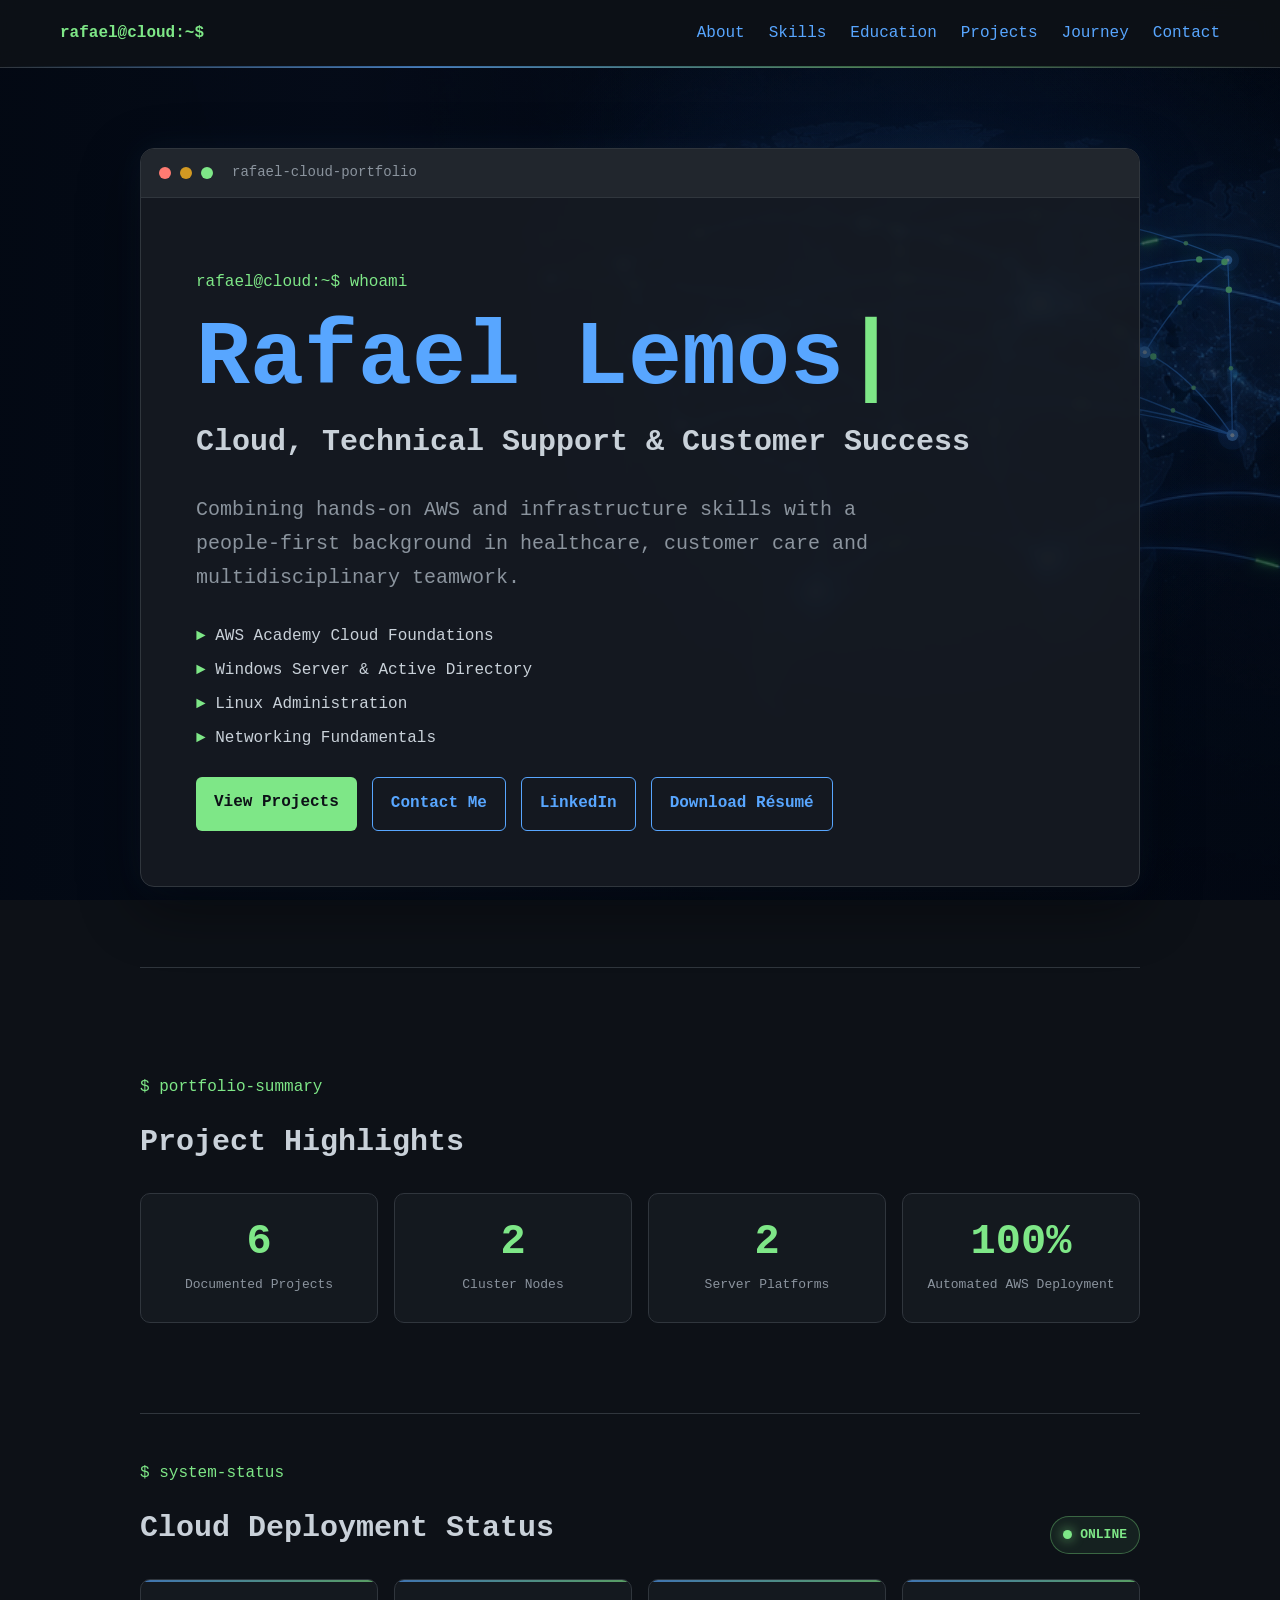
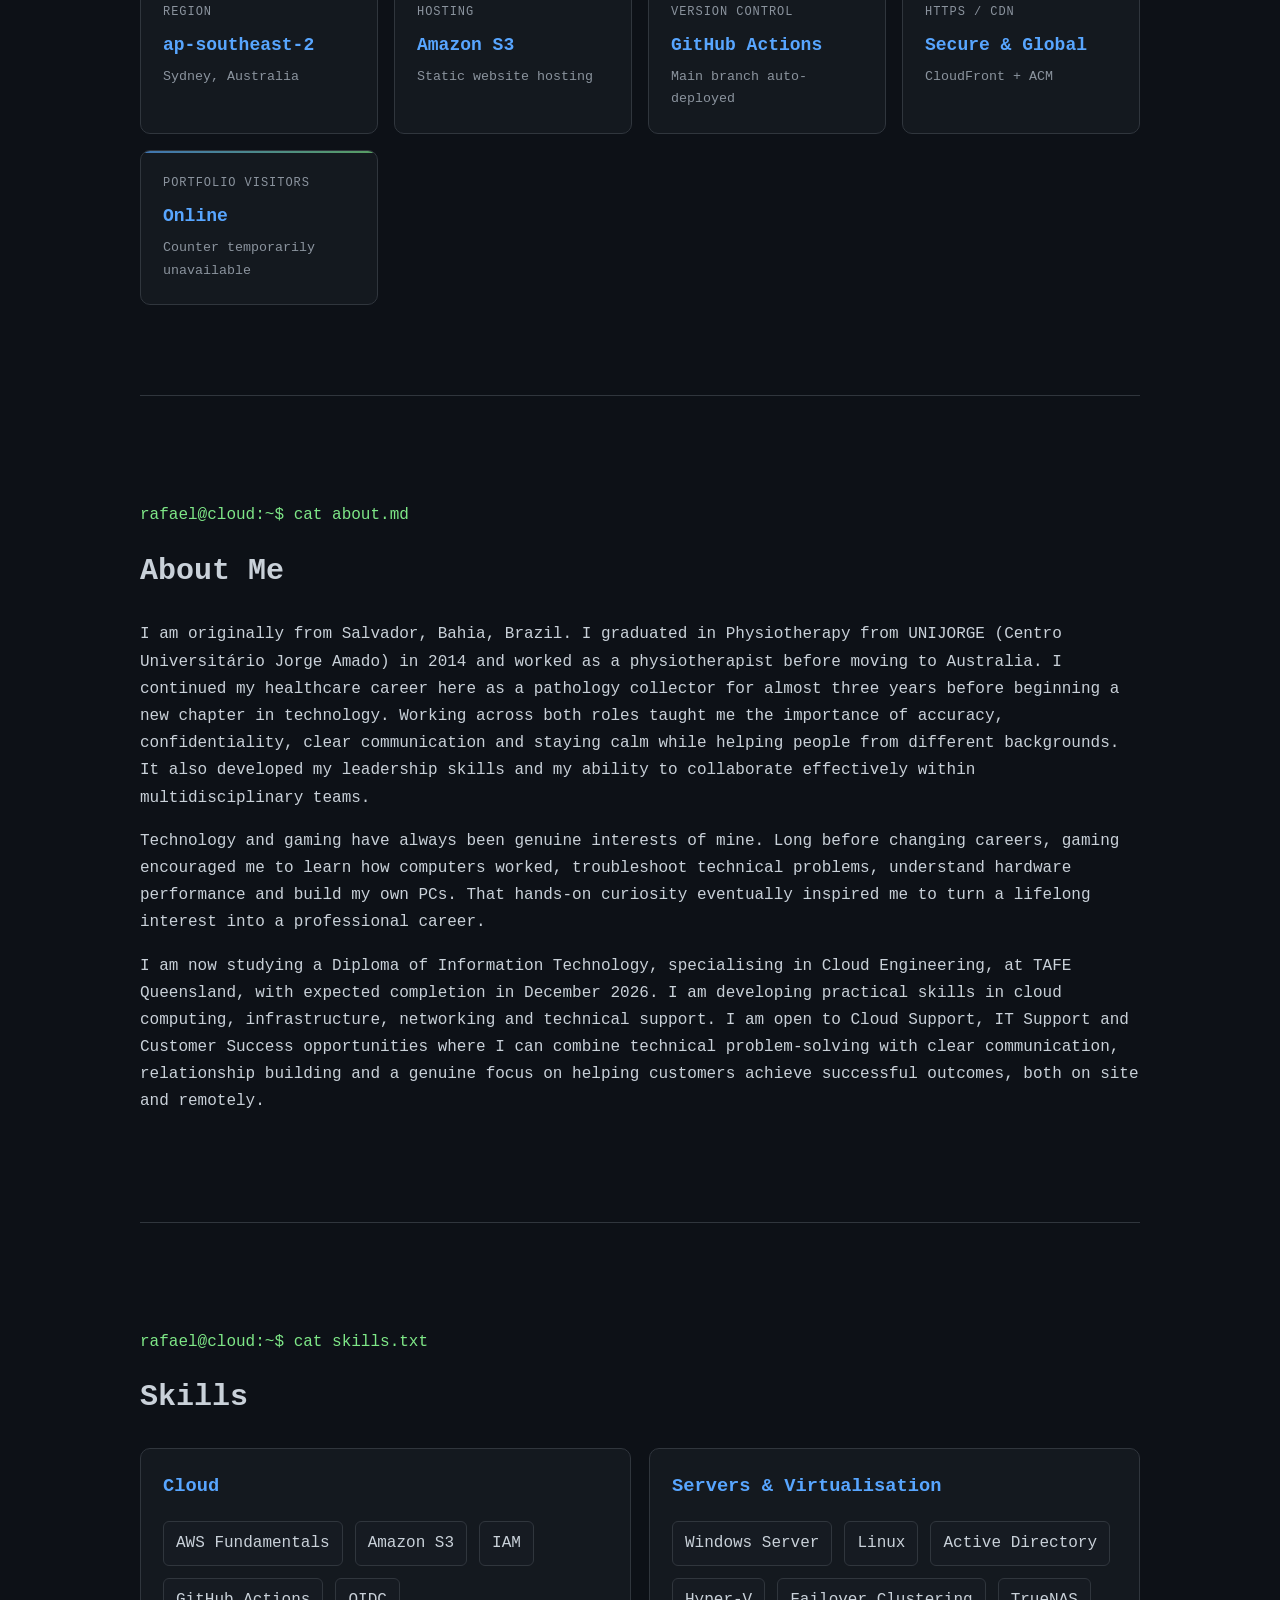
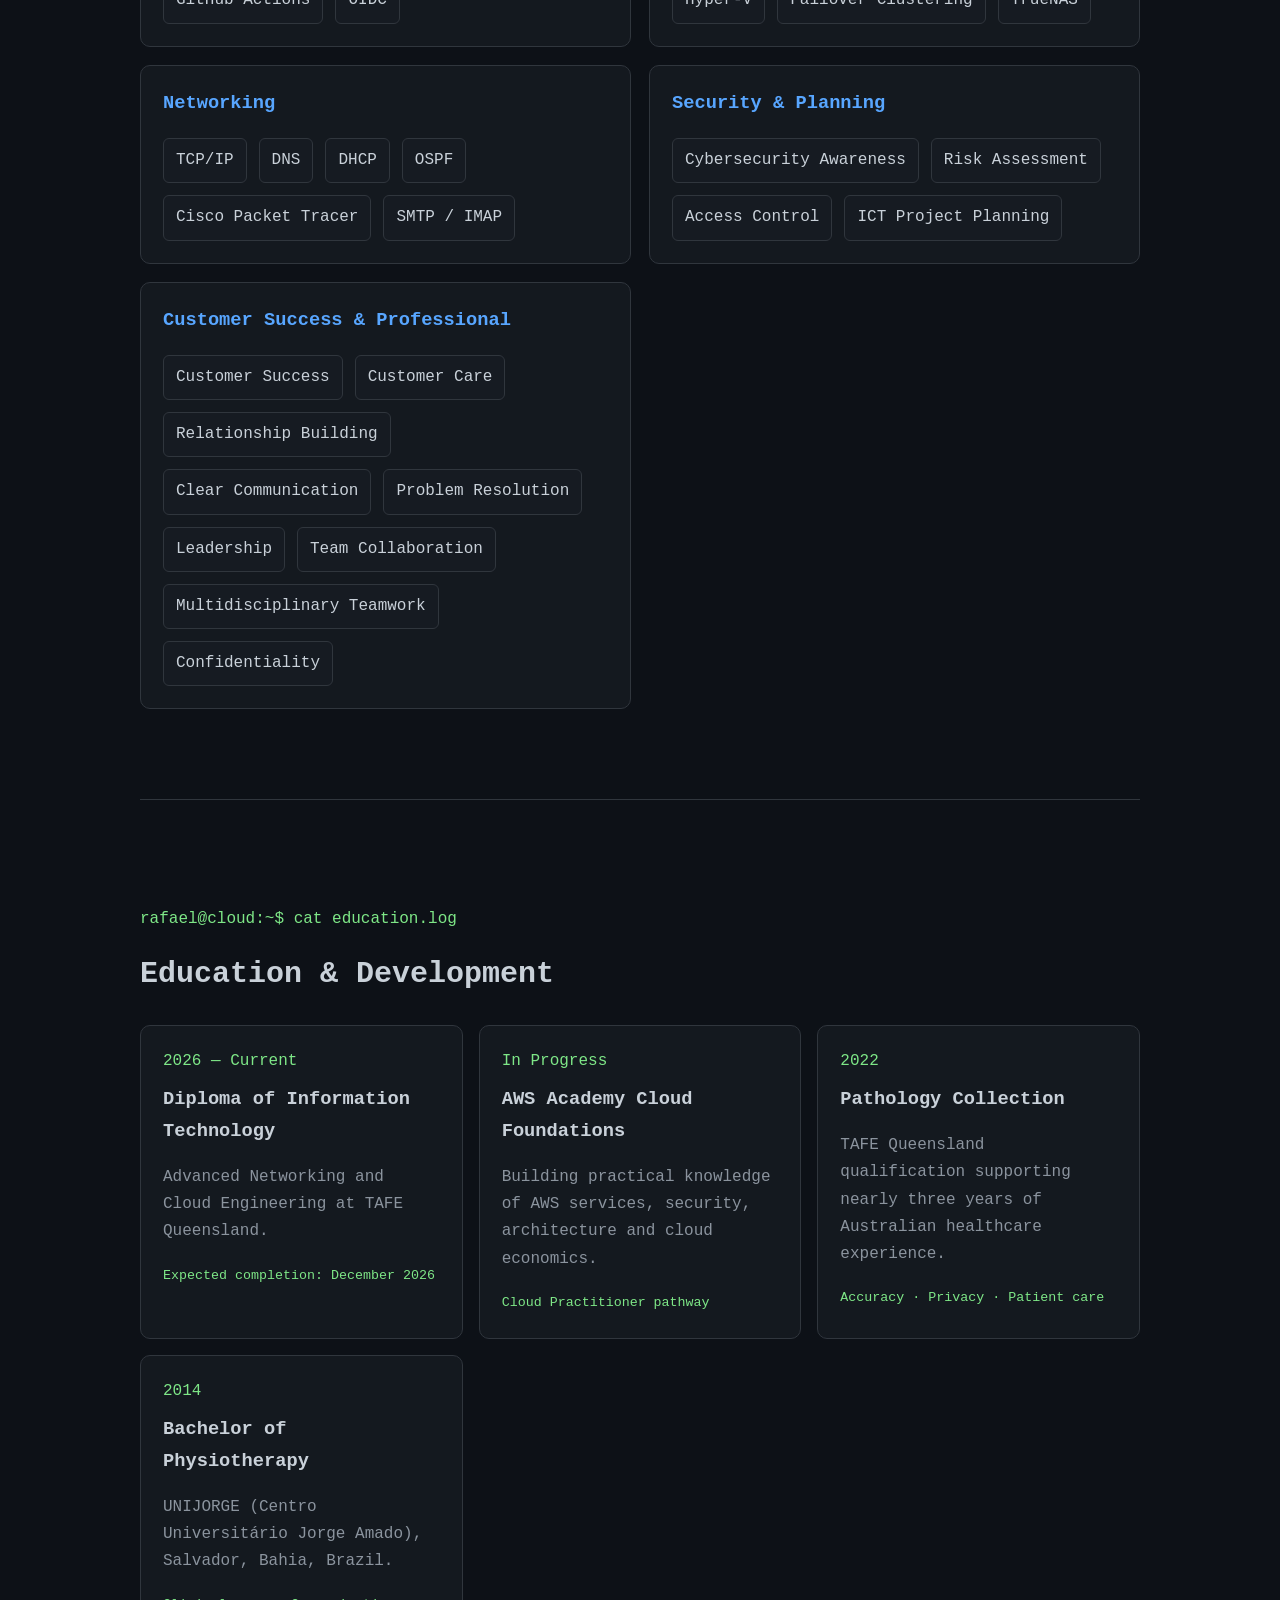
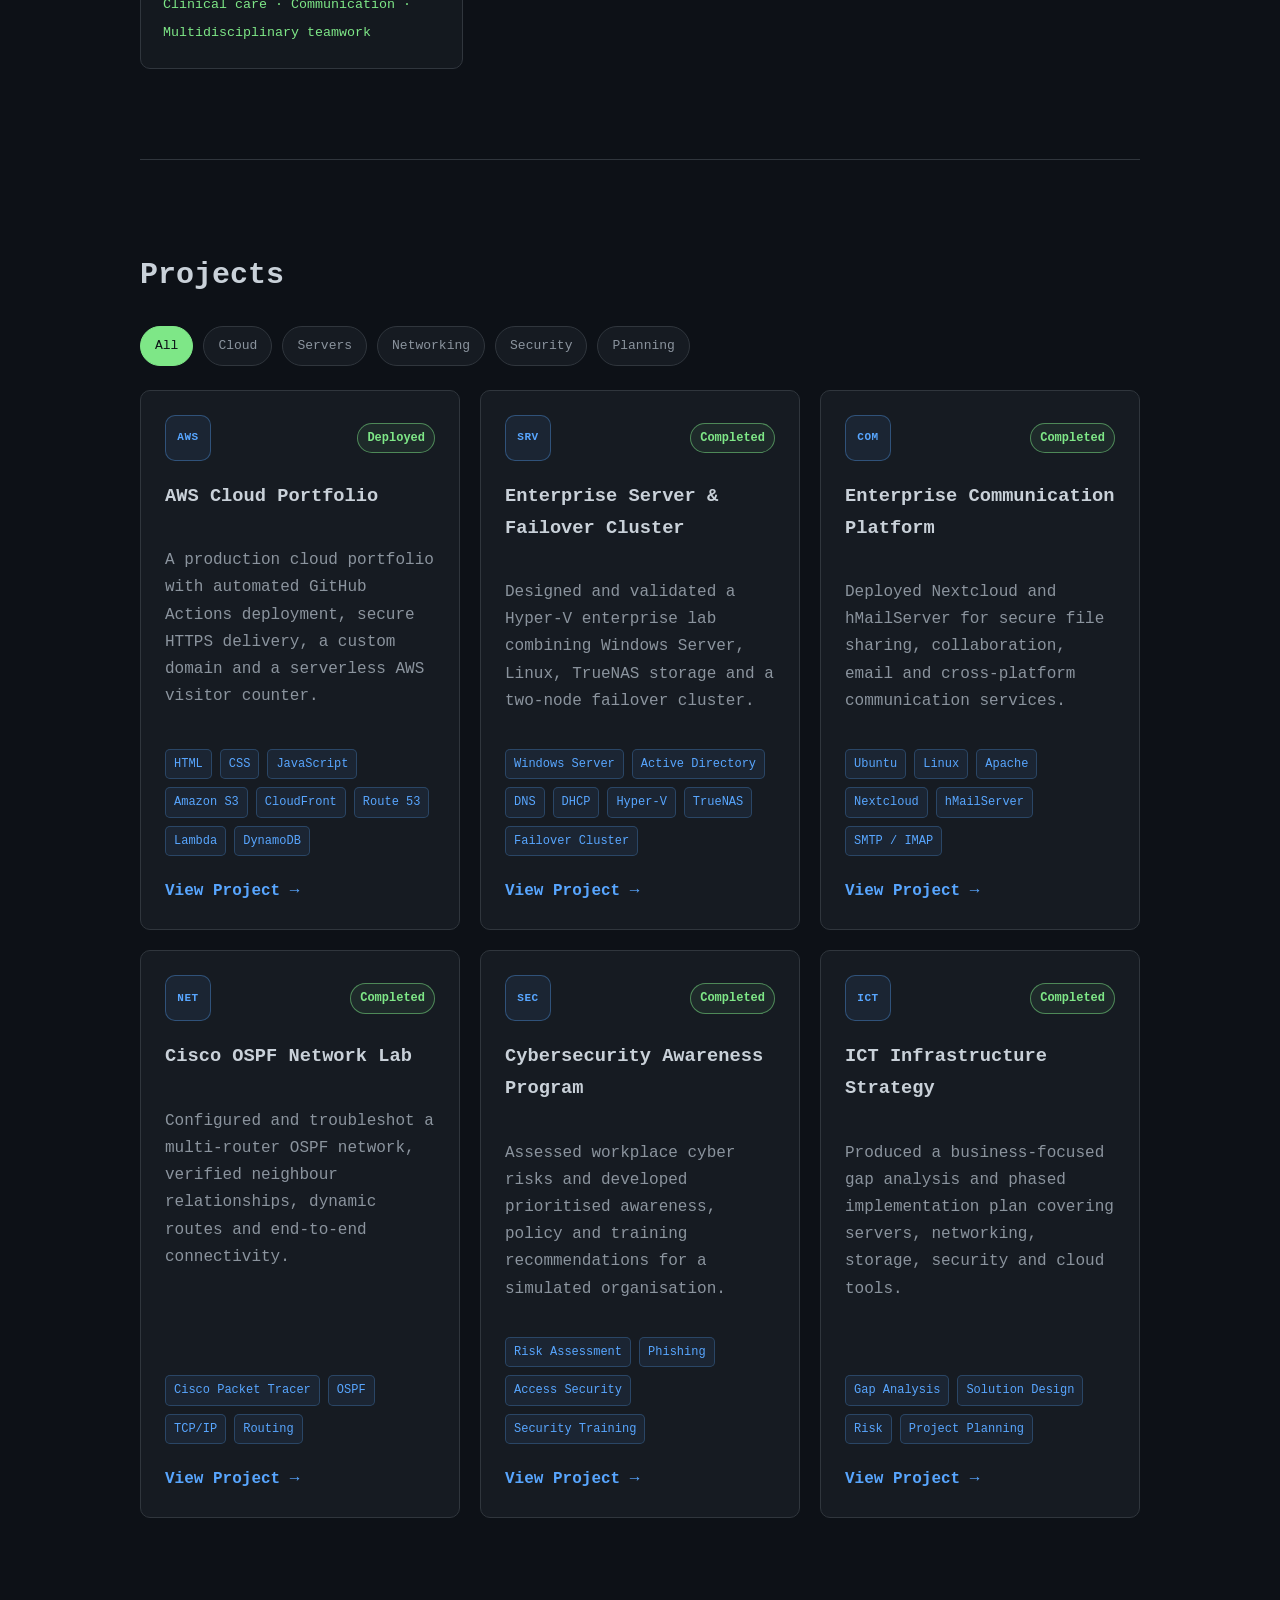
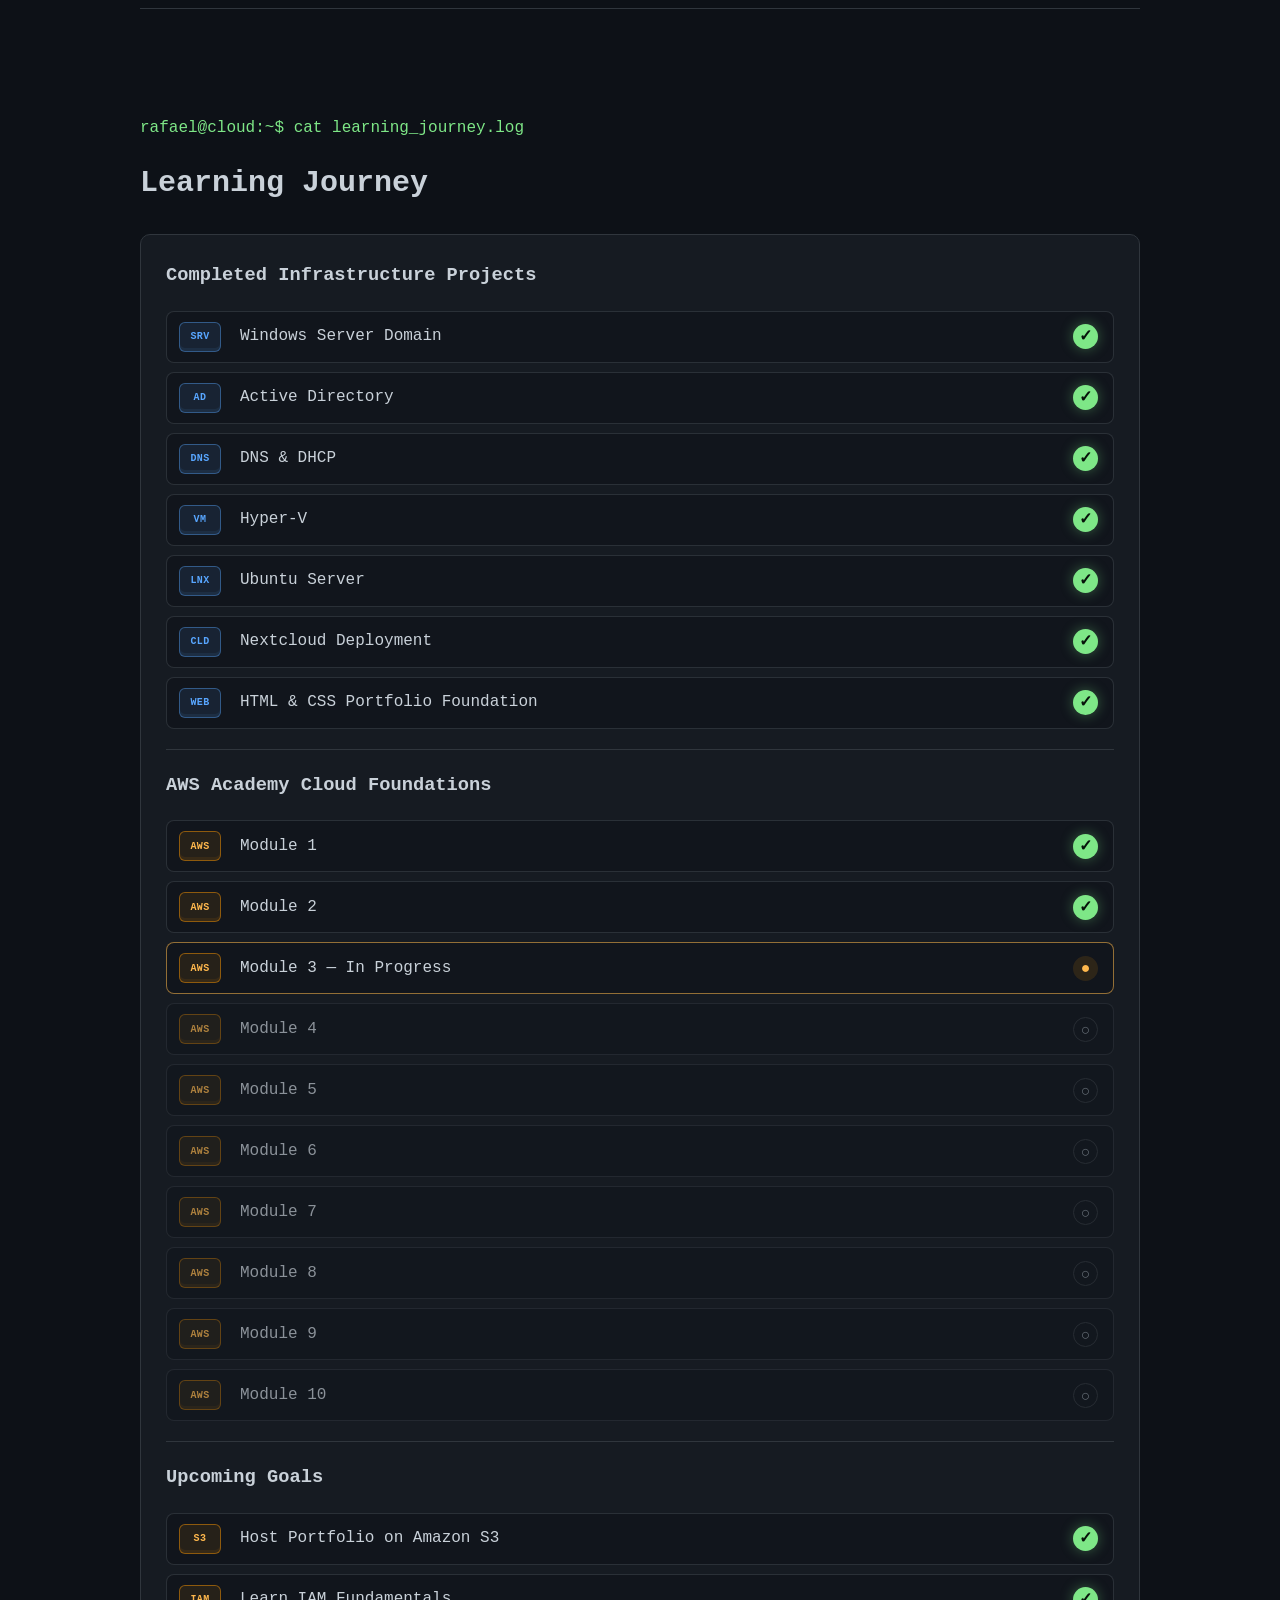
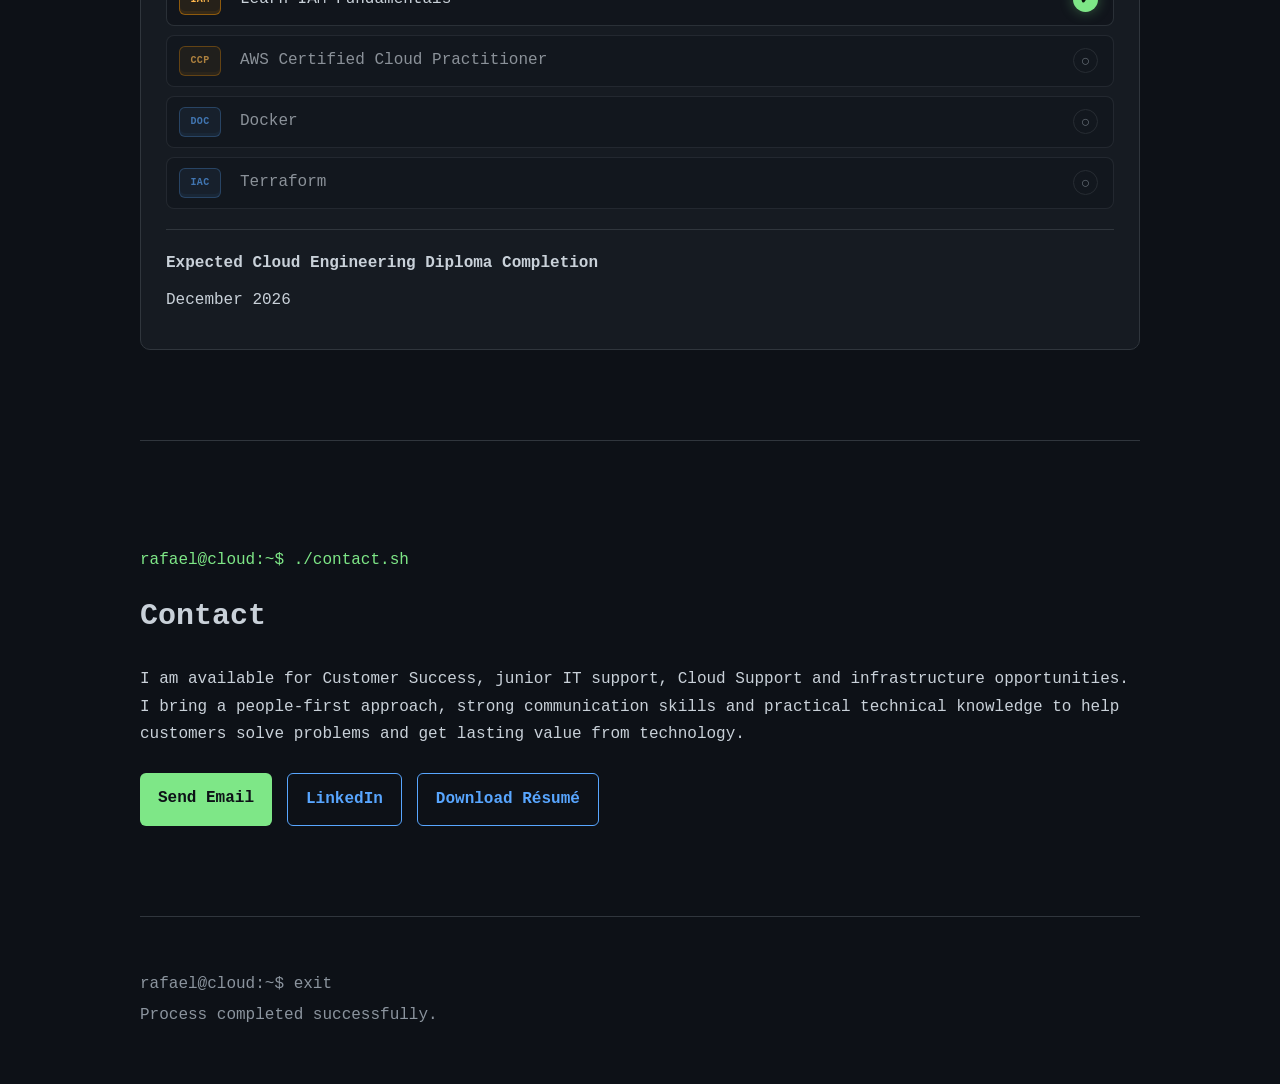
==== commit 83feb18d: "Add physiotherapy degree and refresh resume" ====
--- a/index.html
+++ b/index.html
@@ -180,8 +180,9 @@
             <h2>About Me</h2>
 
             <p>
-                I am originally from Salvador, Bahia, Brazil, where I worked as
-                a physiotherapist before moving to Australia. I continued my
+                I am originally from Salvador, Bahia, Brazil. I graduated in
+                Physiotherapy from UNIJORGE (Centro Universitário Jorge Amado) in 2014
+                and worked as a physiotherapist before moving to Australia. I continued my
                 healthcare career here as a pathology collector for almost
                 three years before beginning a new chapter in technology.
                 Working across both roles taught me the importance of accuracy,
@@ -236,6 +237,7 @@
                 <article class="education-card"><span class="education-year">2026 — Current</span><h3>Diploma of Information Technology</h3><p>Advanced Networking and Cloud Engineering at TAFE Queensland.</p><small>Expected completion: December 2026</small></article>
                 <article class="education-card"><span class="education-year">In Progress</span><h3>AWS Academy Cloud Foundations</h3><p>Building practical knowledge of AWS services, security, architecture and cloud economics.</p><small>Cloud Practitioner pathway</small></article>
                 <article class="education-card"><span class="education-year">2022</span><h3>Pathology Collection</h3><p>TAFE Queensland qualification supporting nearly three years of Australian healthcare experience.</p><small>Accuracy · Privacy · Patient care</small></article>
+                <article class="education-card"><span class="education-year">2014</span><h3>Bachelor of Physiotherapy</h3><p>UNIJORGE (Centro Universitário Jorge Amado), Salvador, Bahia, Brazil.</p><small>Clinical care · Communication · Multidisciplinary teamwork</small></article>
             </div>
         </section>
 
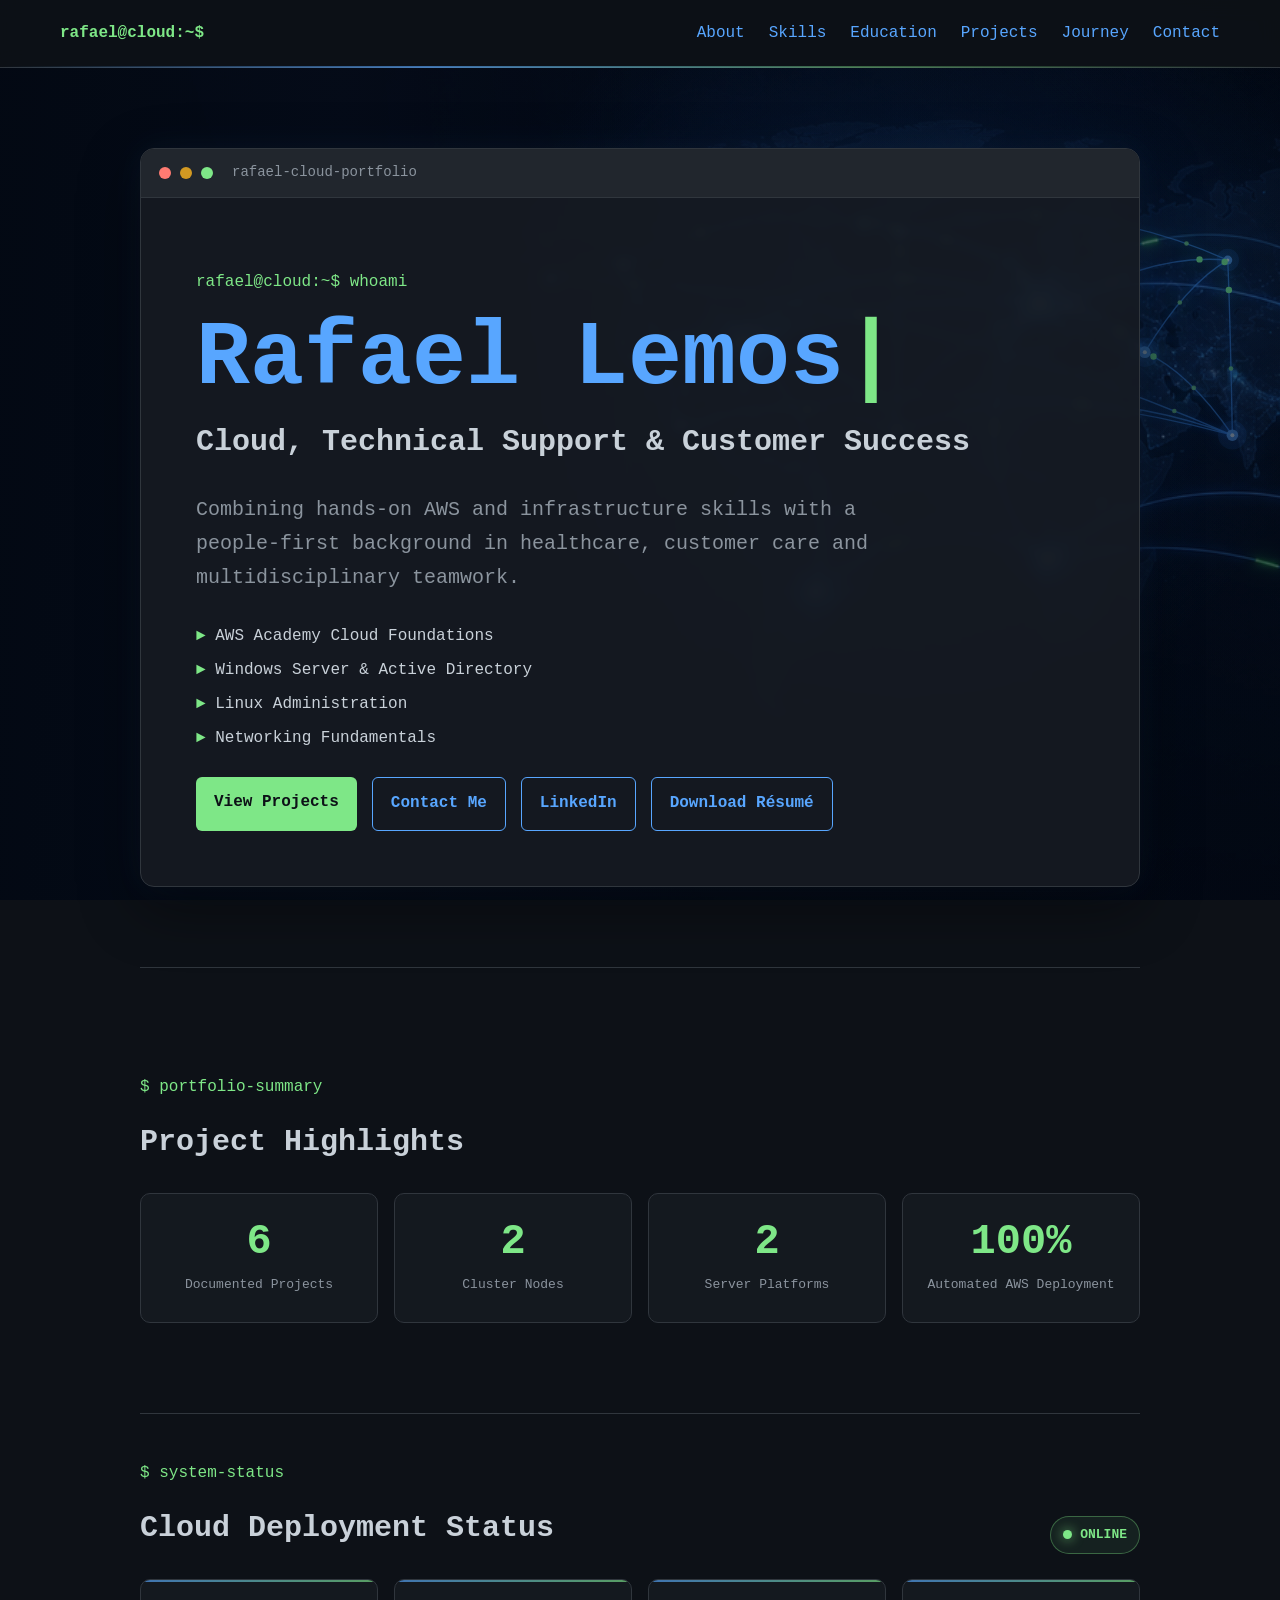
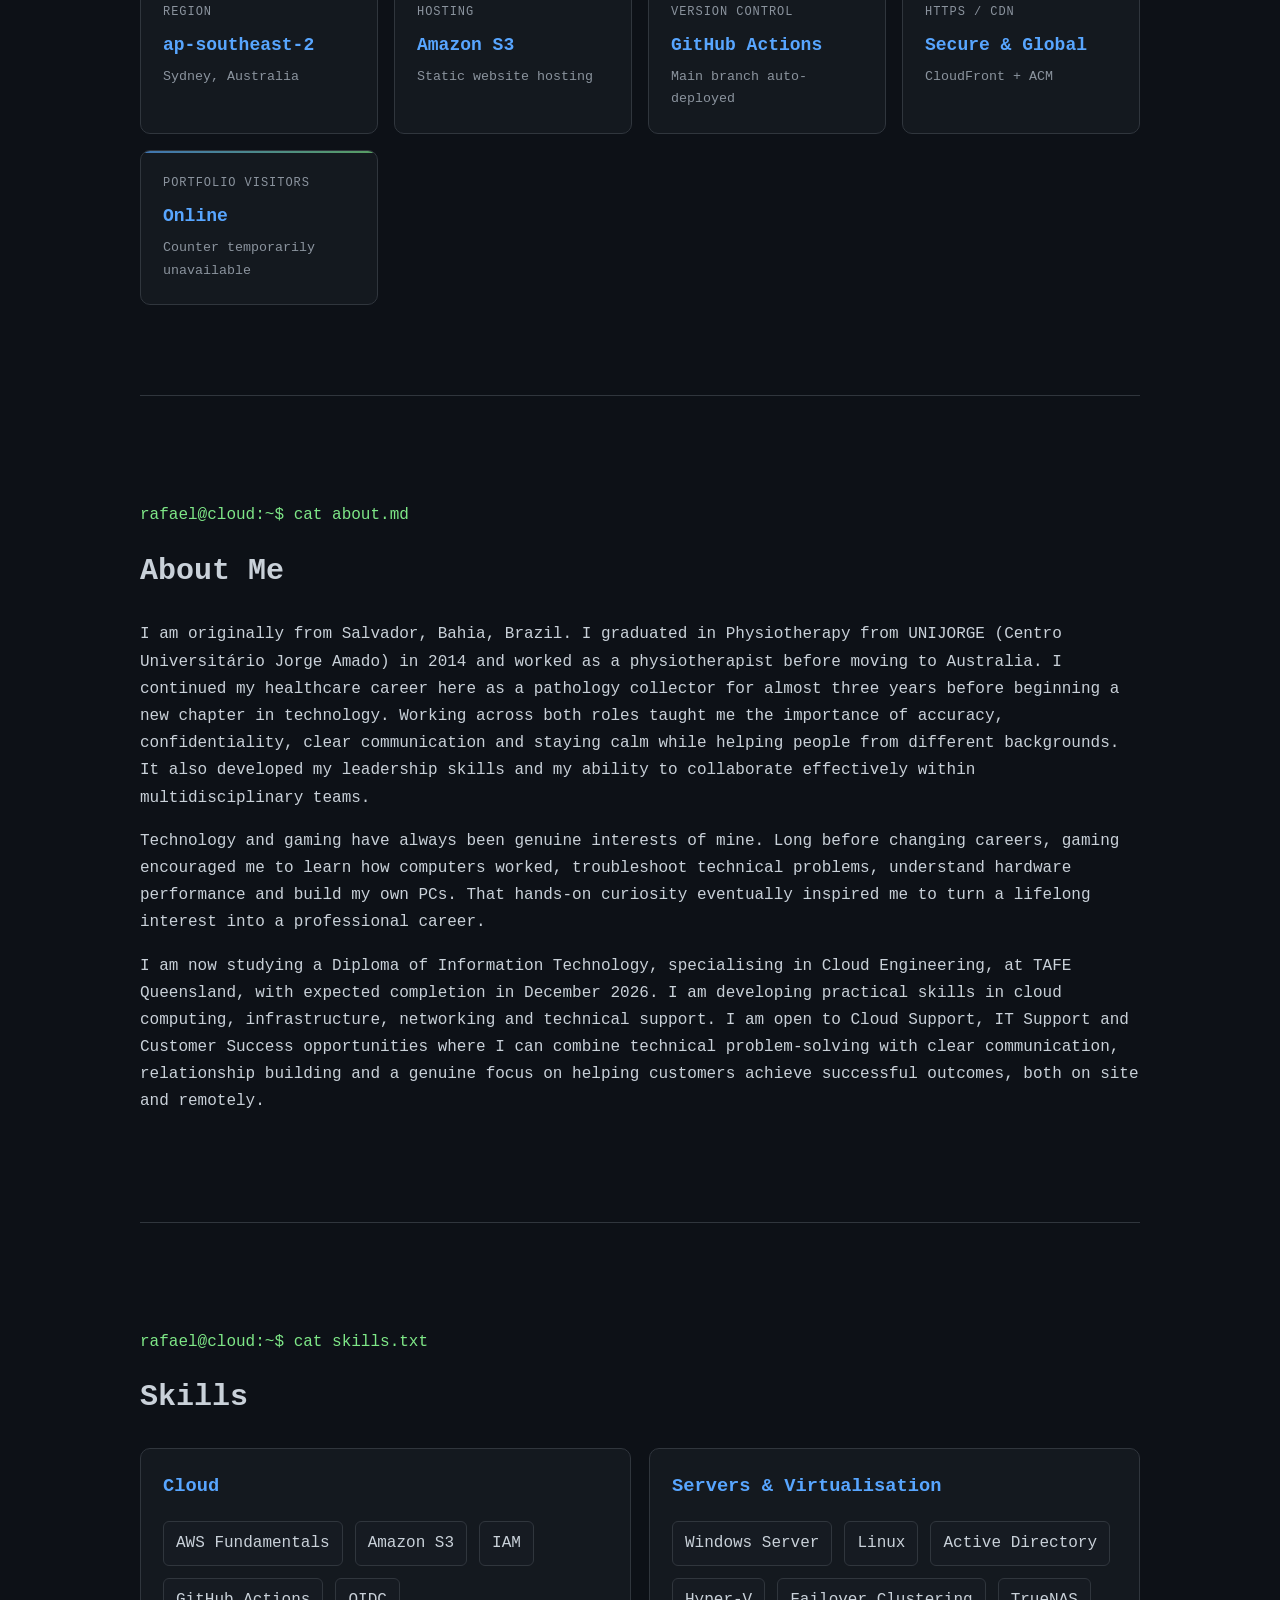
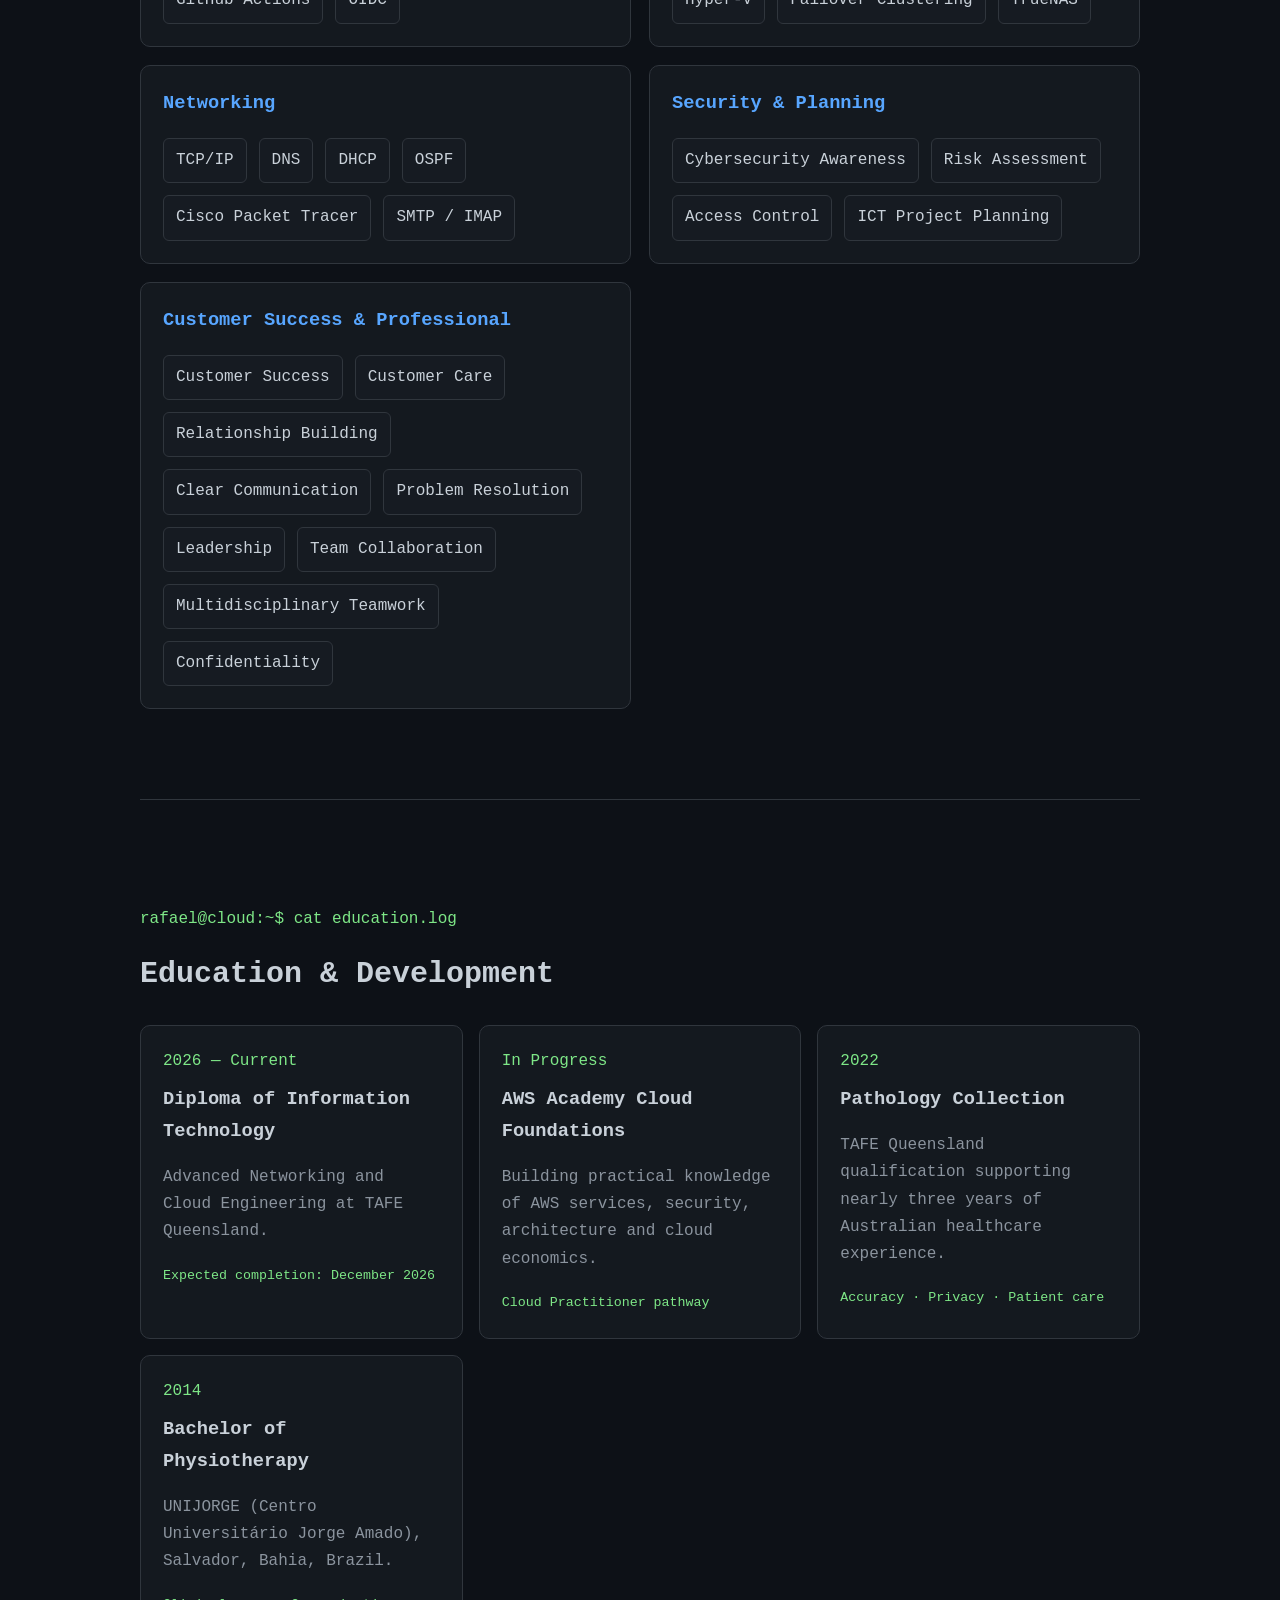
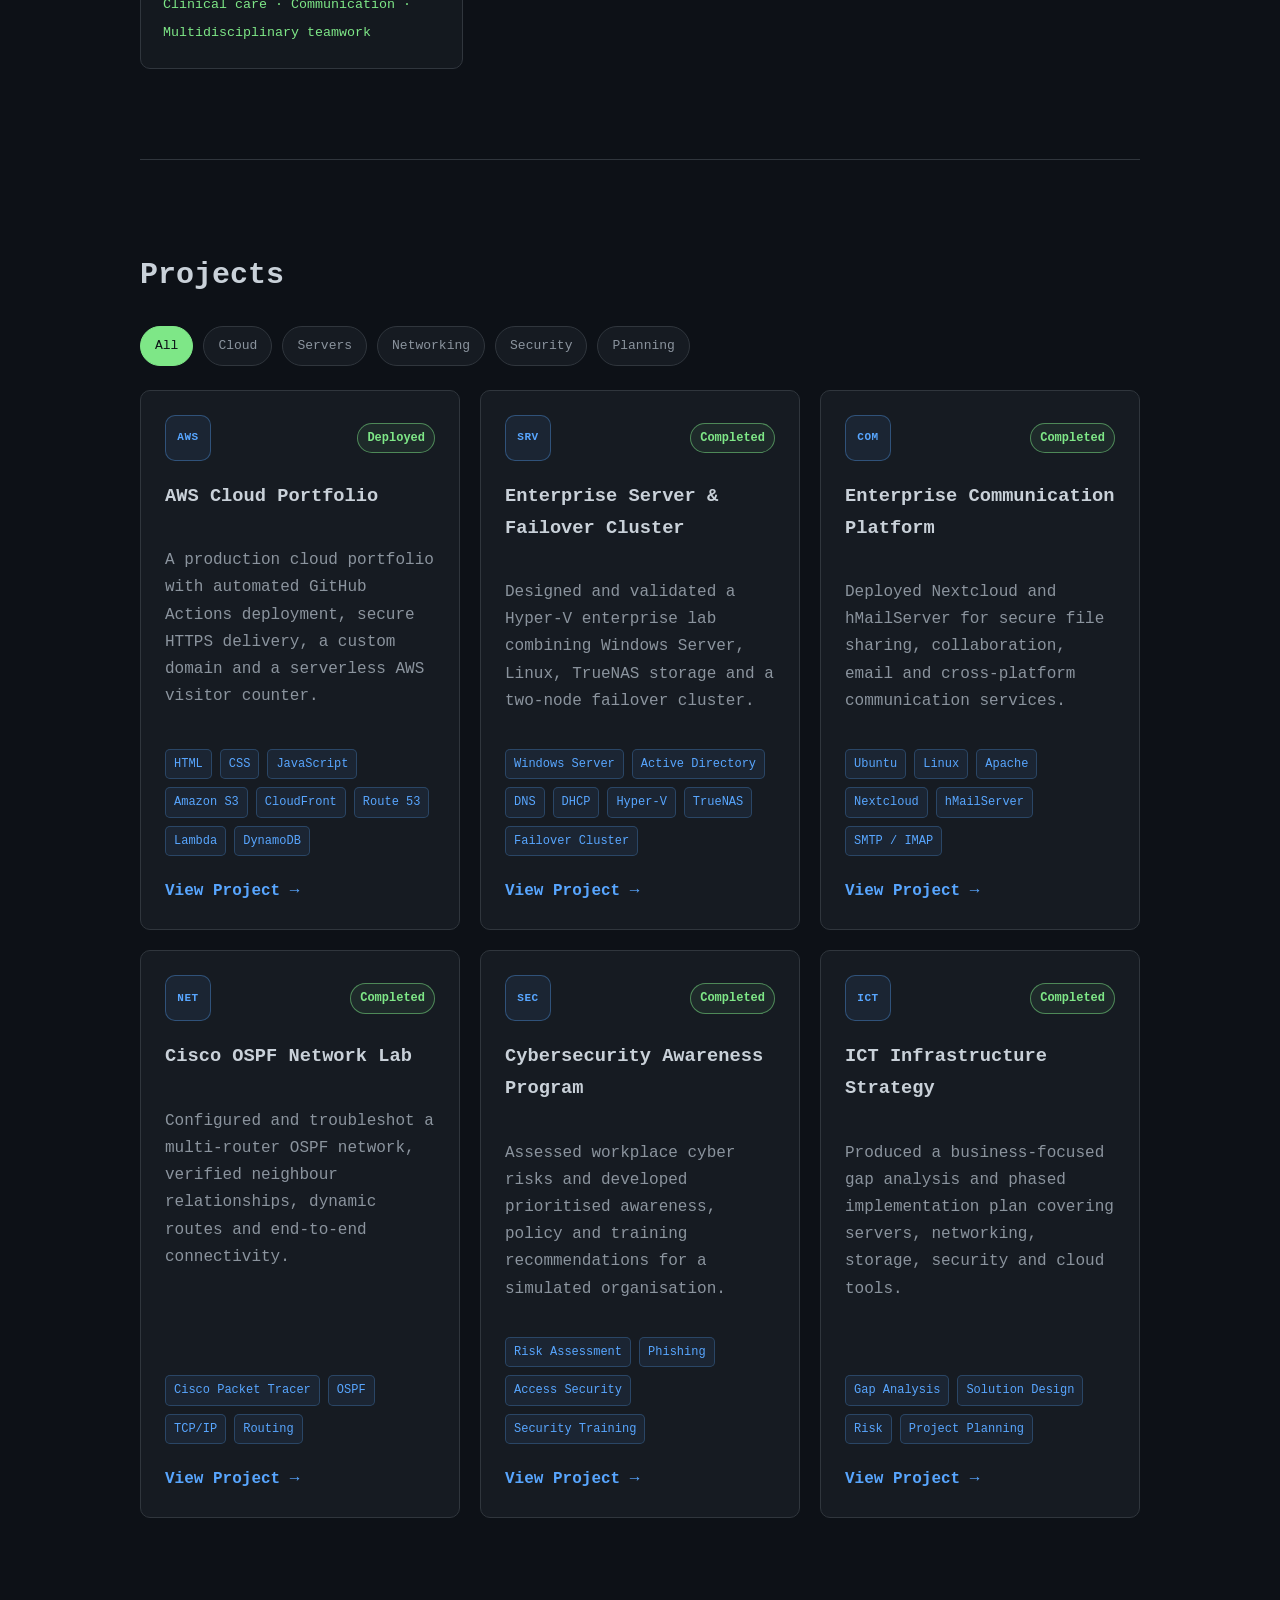
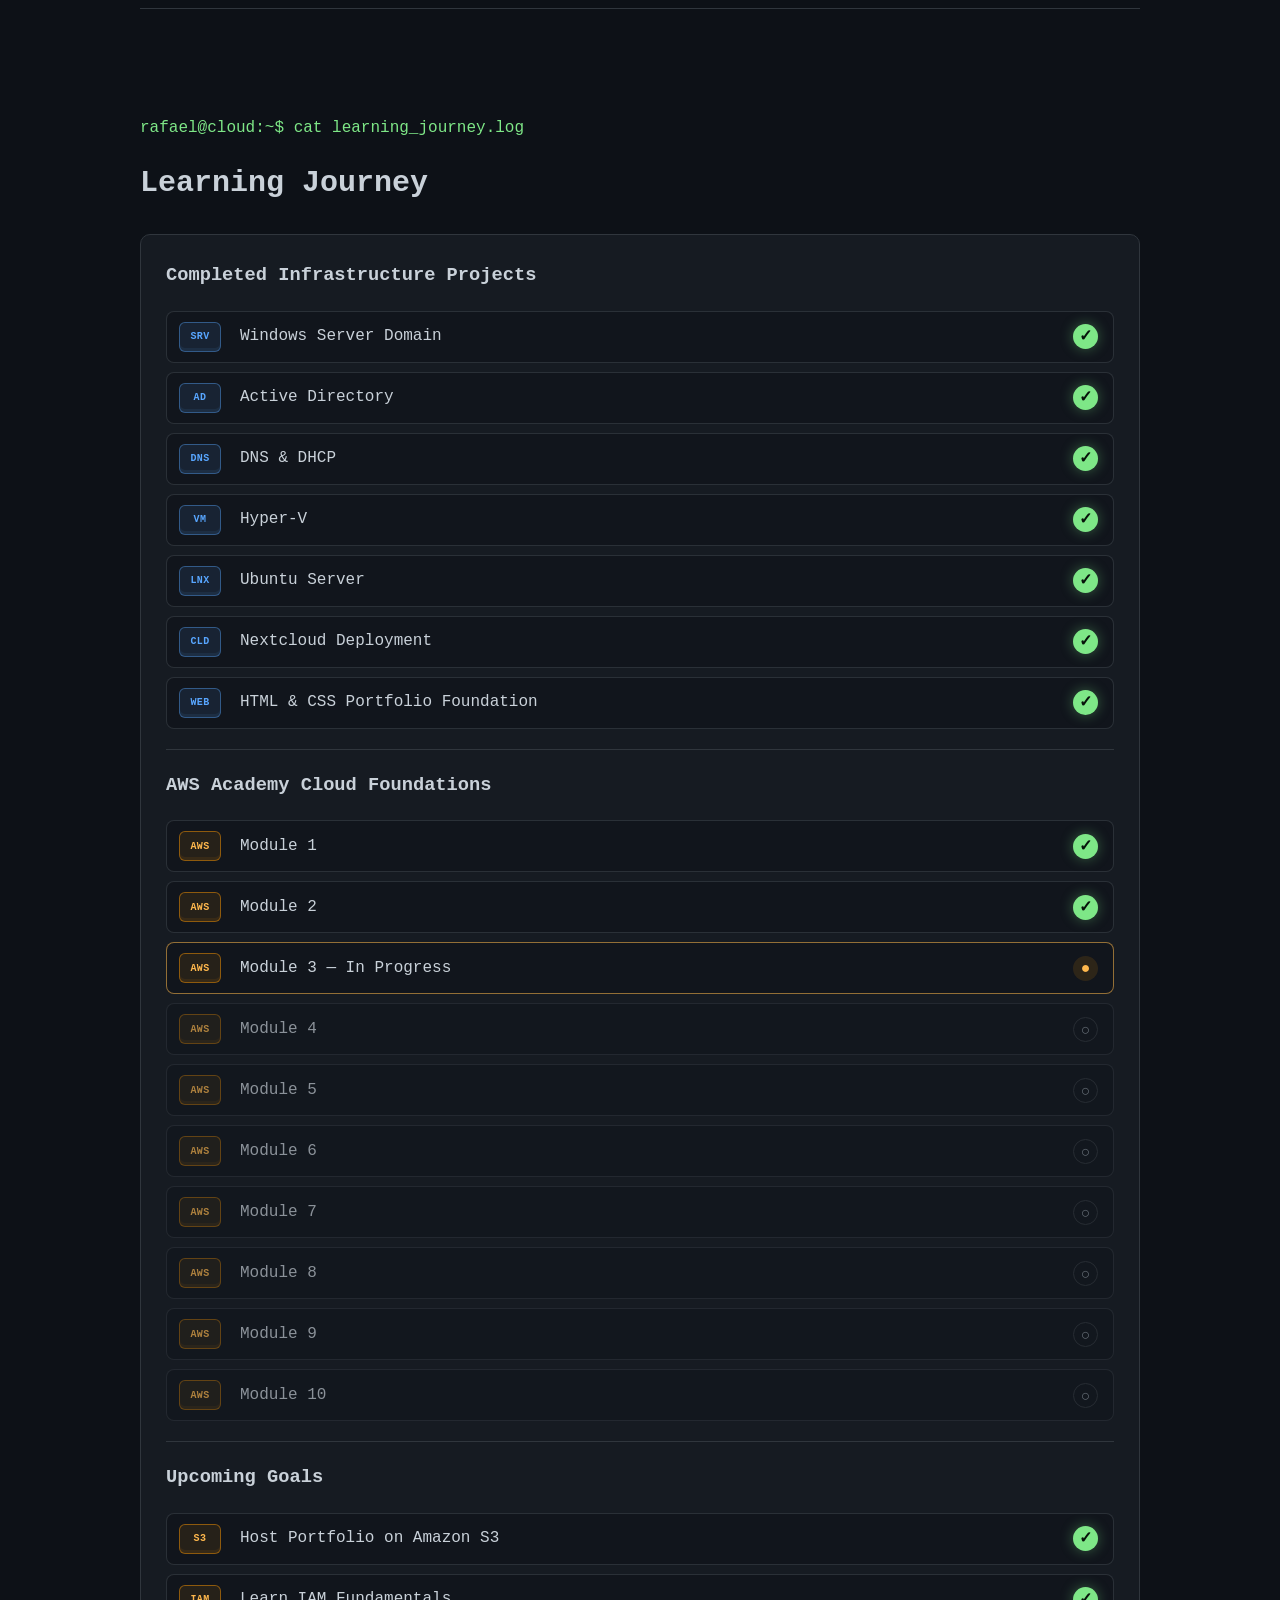
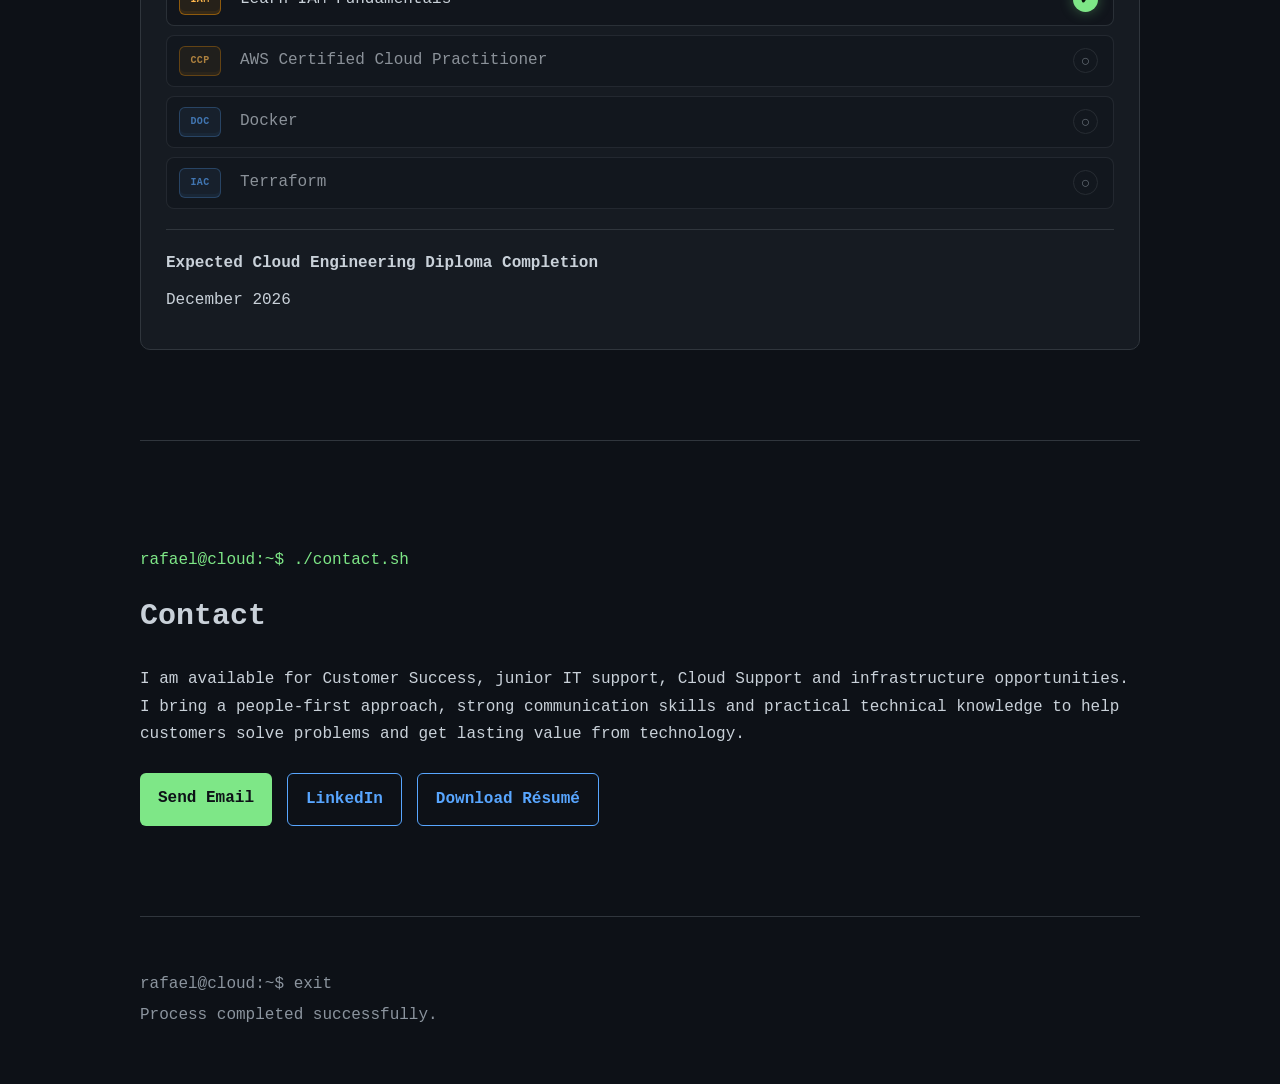
==== commit b9bcdf6d: "Refresh portfolio favicon" ====
--- a/index.html
+++ b/index.html
@@ -21,6 +21,7 @@
     <meta name="twitter:card" content="summary_large_image">
     <meta name="visitor-counter-endpoint" content="https://bfxt6ovoadmucw63or24gfzlfq0tllkr.lambda-url.ap-southeast-2.on.aws/">
 
+    <link rel="icon" type="image/svg+xml" href="favicon.svg">
     <link rel="icon" type="image/x-icon" href="favicon.ico">
     <link rel="icon" type="image/png" sizes="32x32" href="favicon-32x32.png">
     <link rel="icon" type="image/png" sizes="16x16" href="favicon-16x16.png">
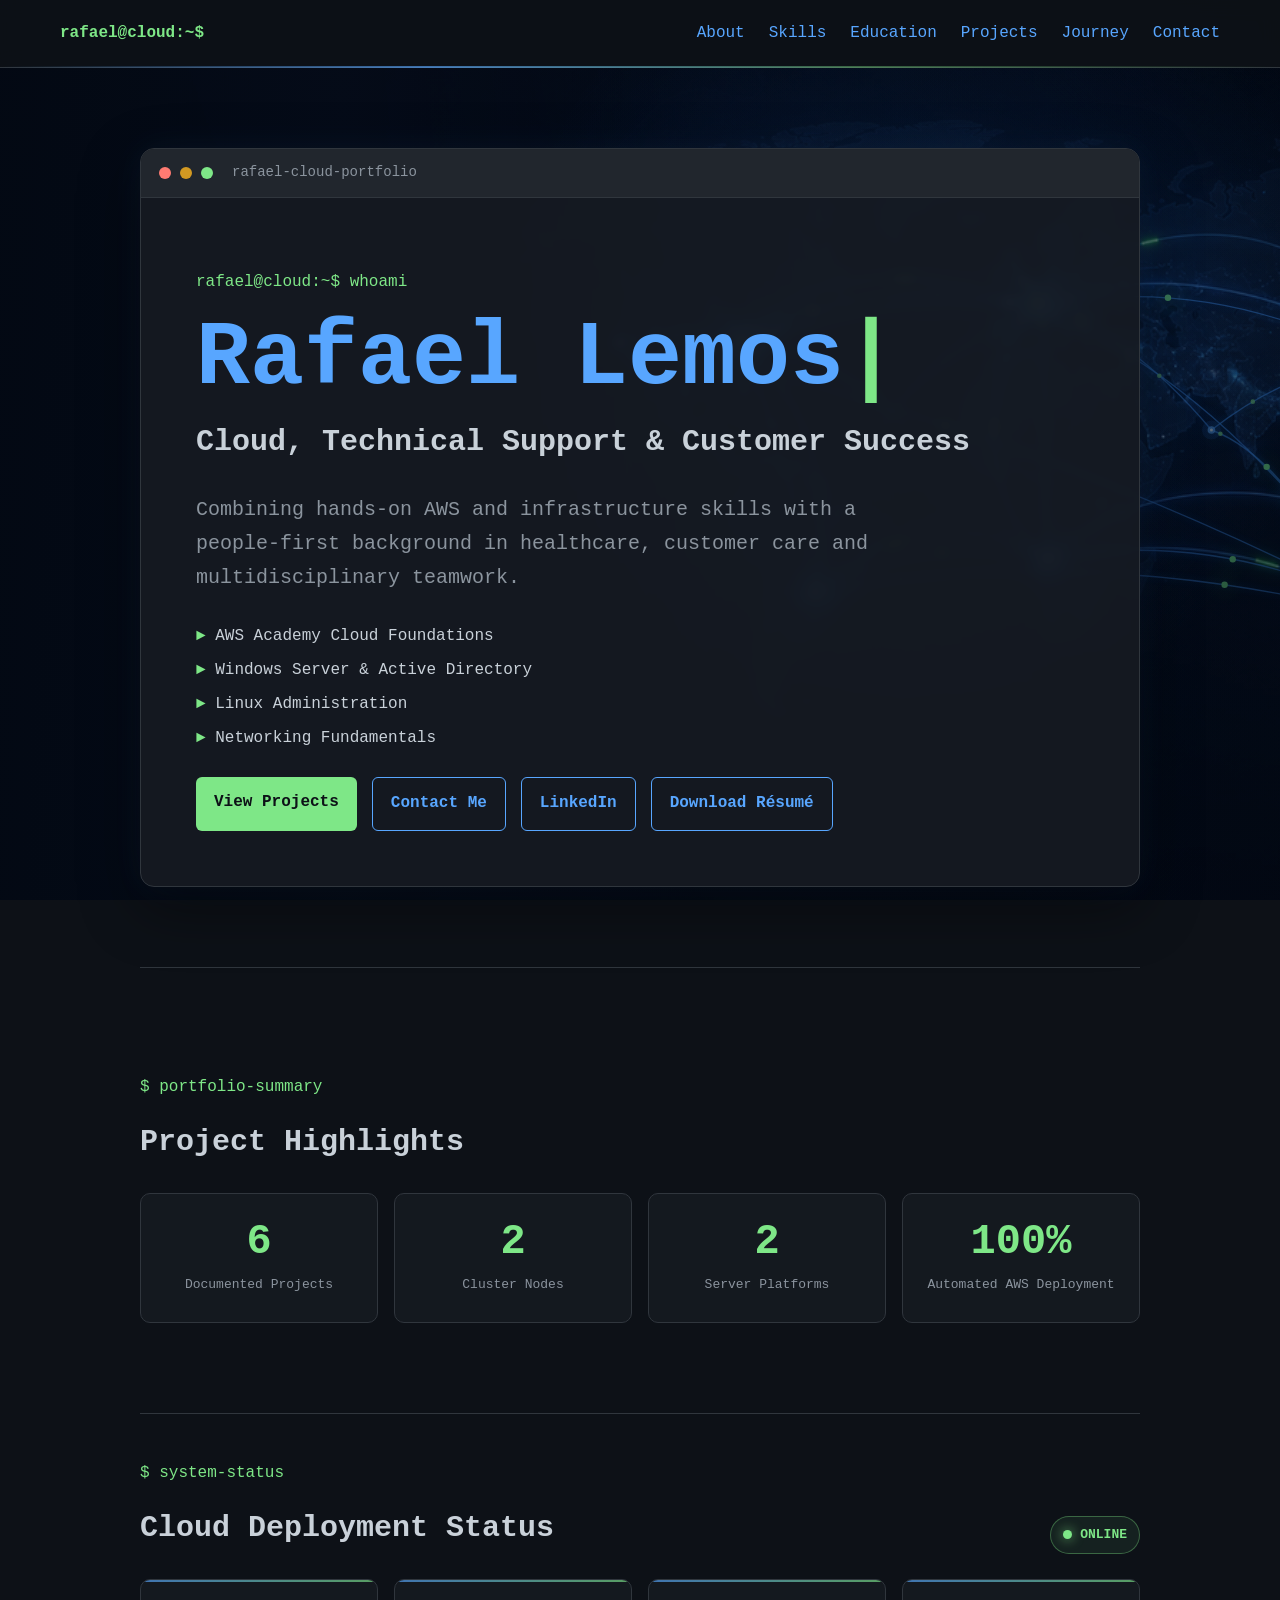
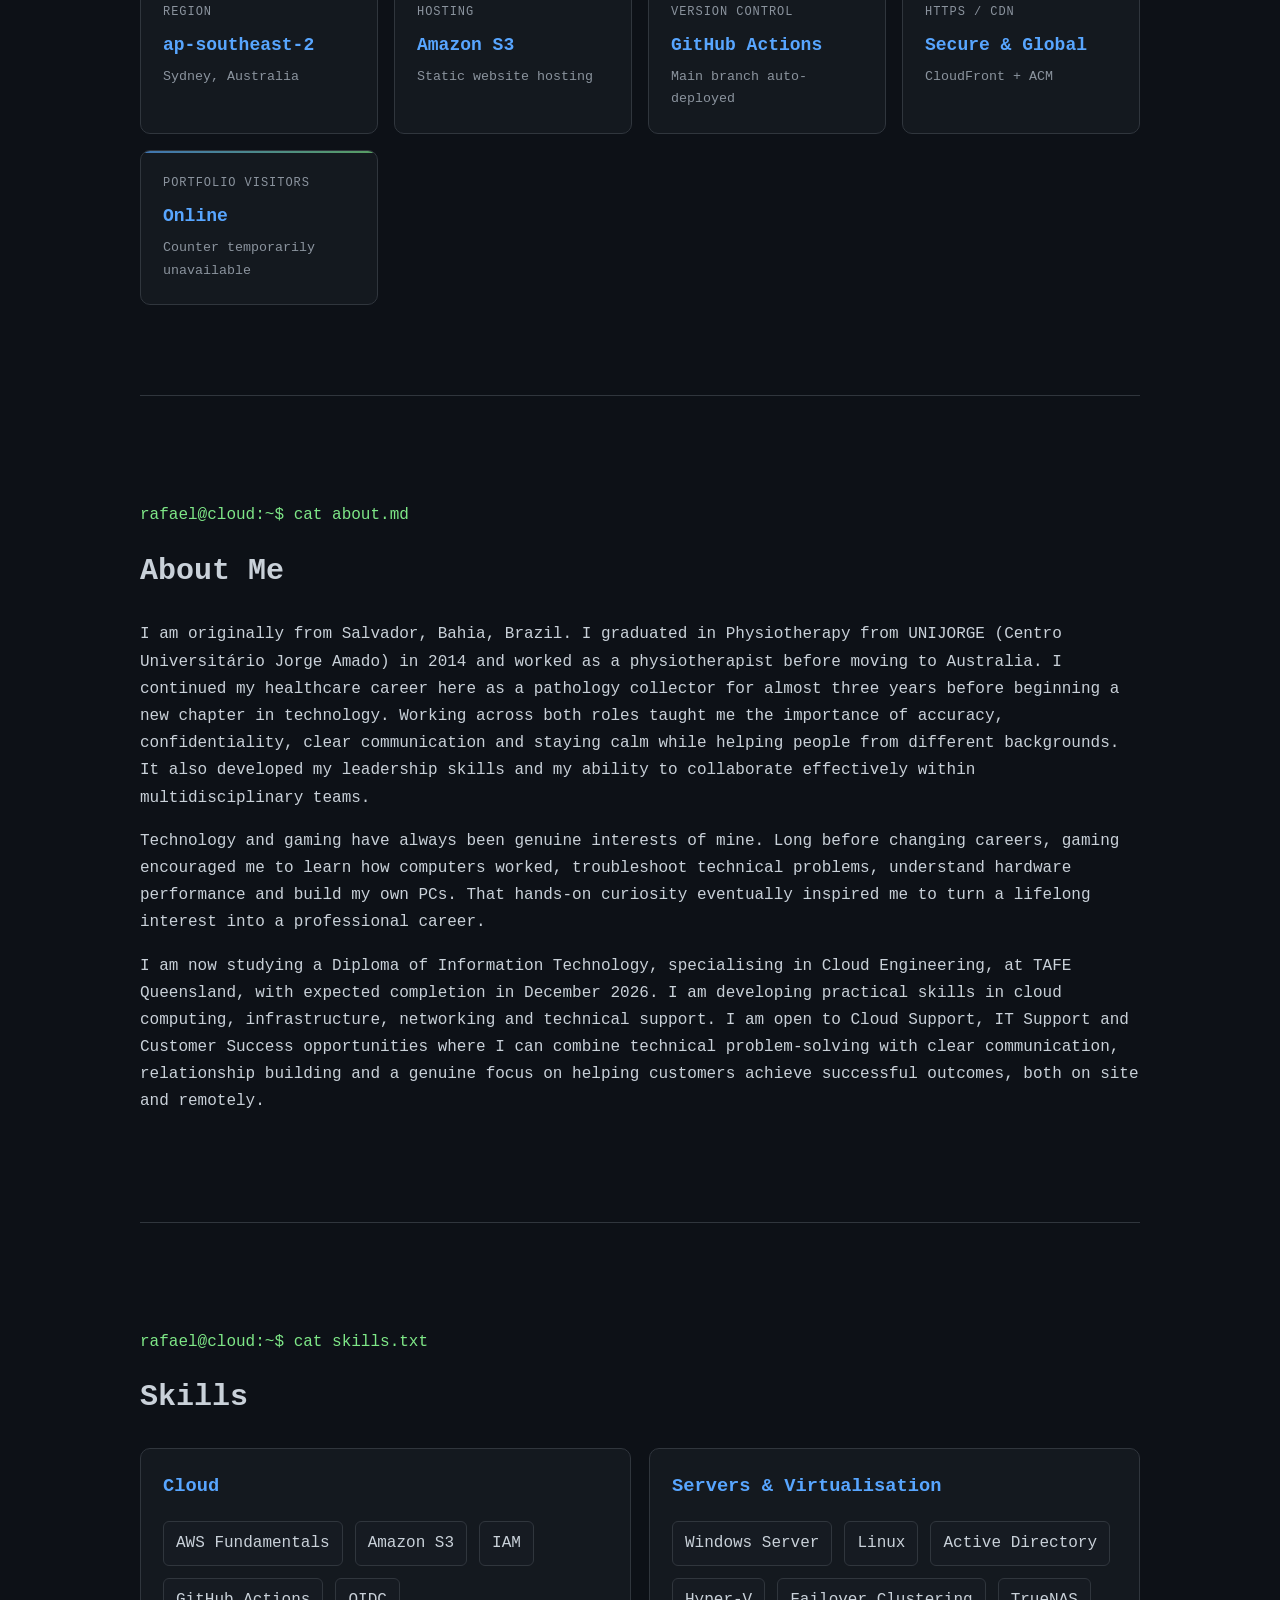
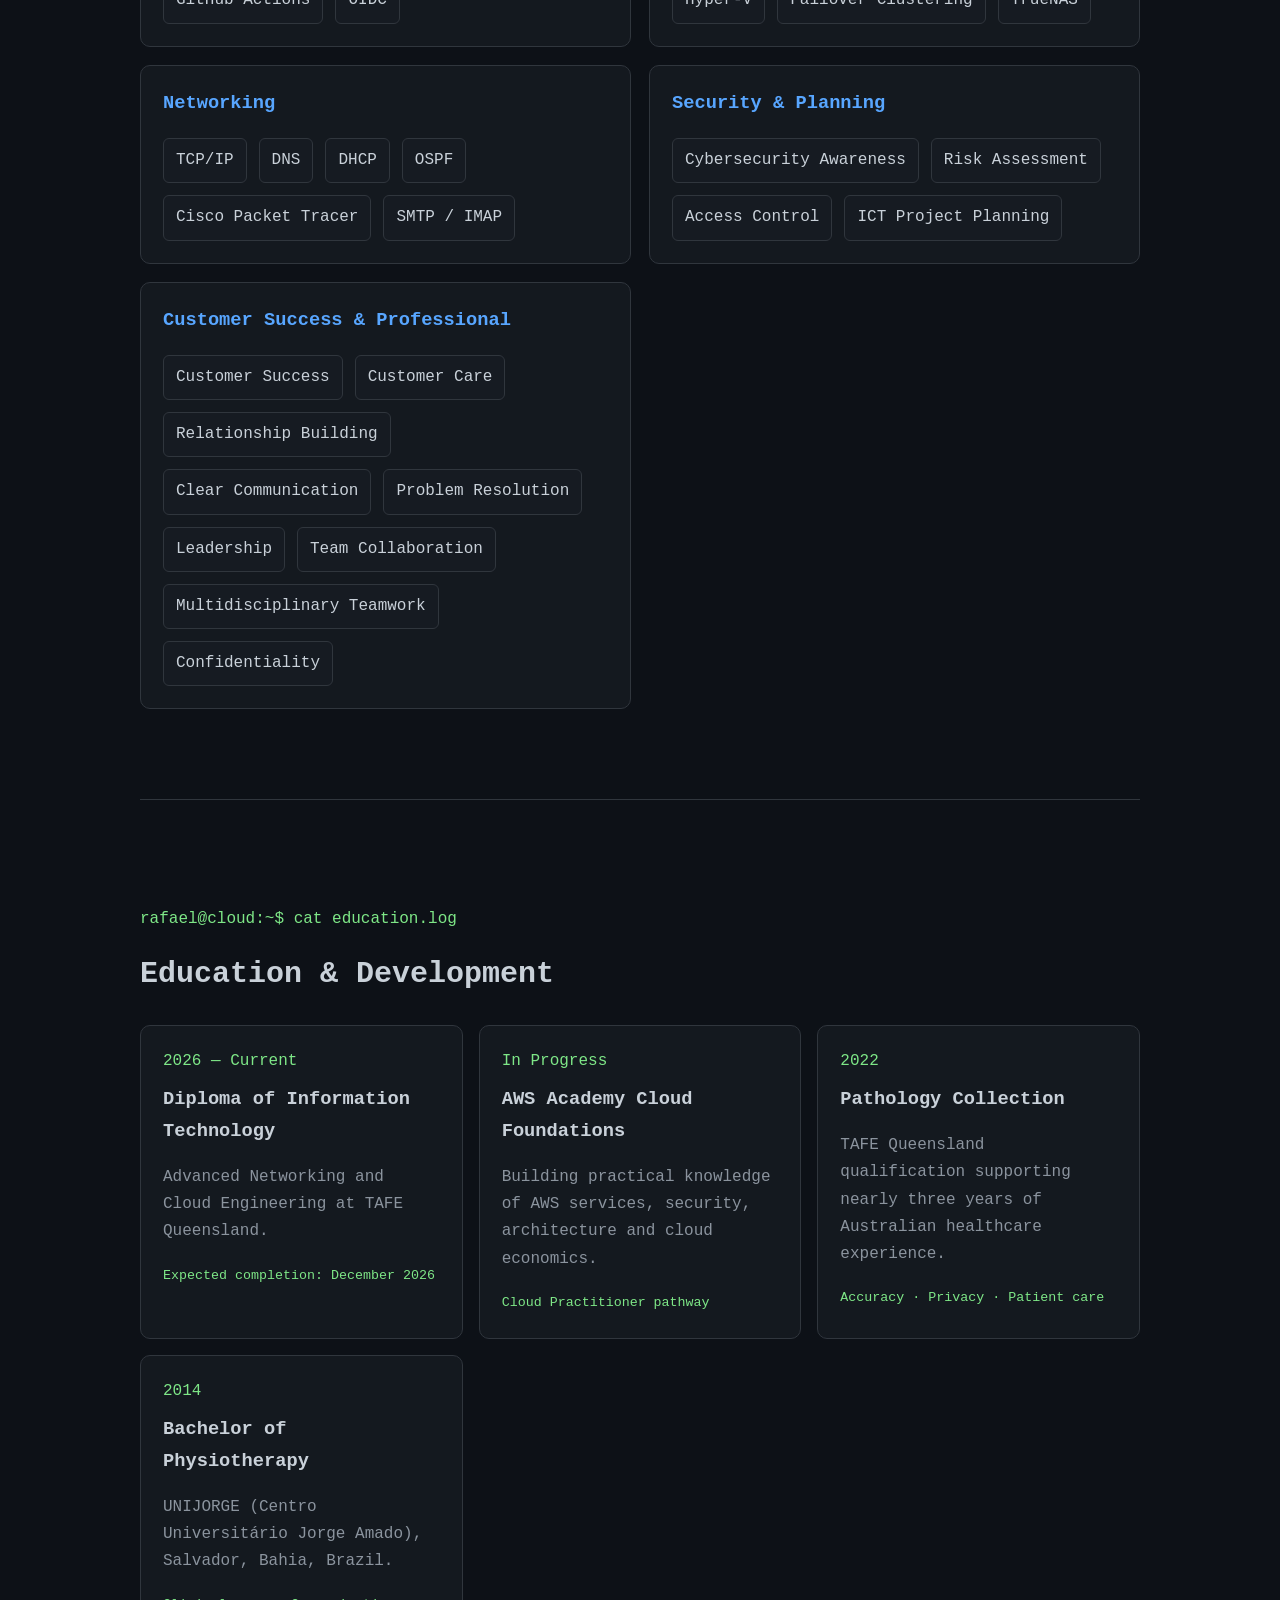
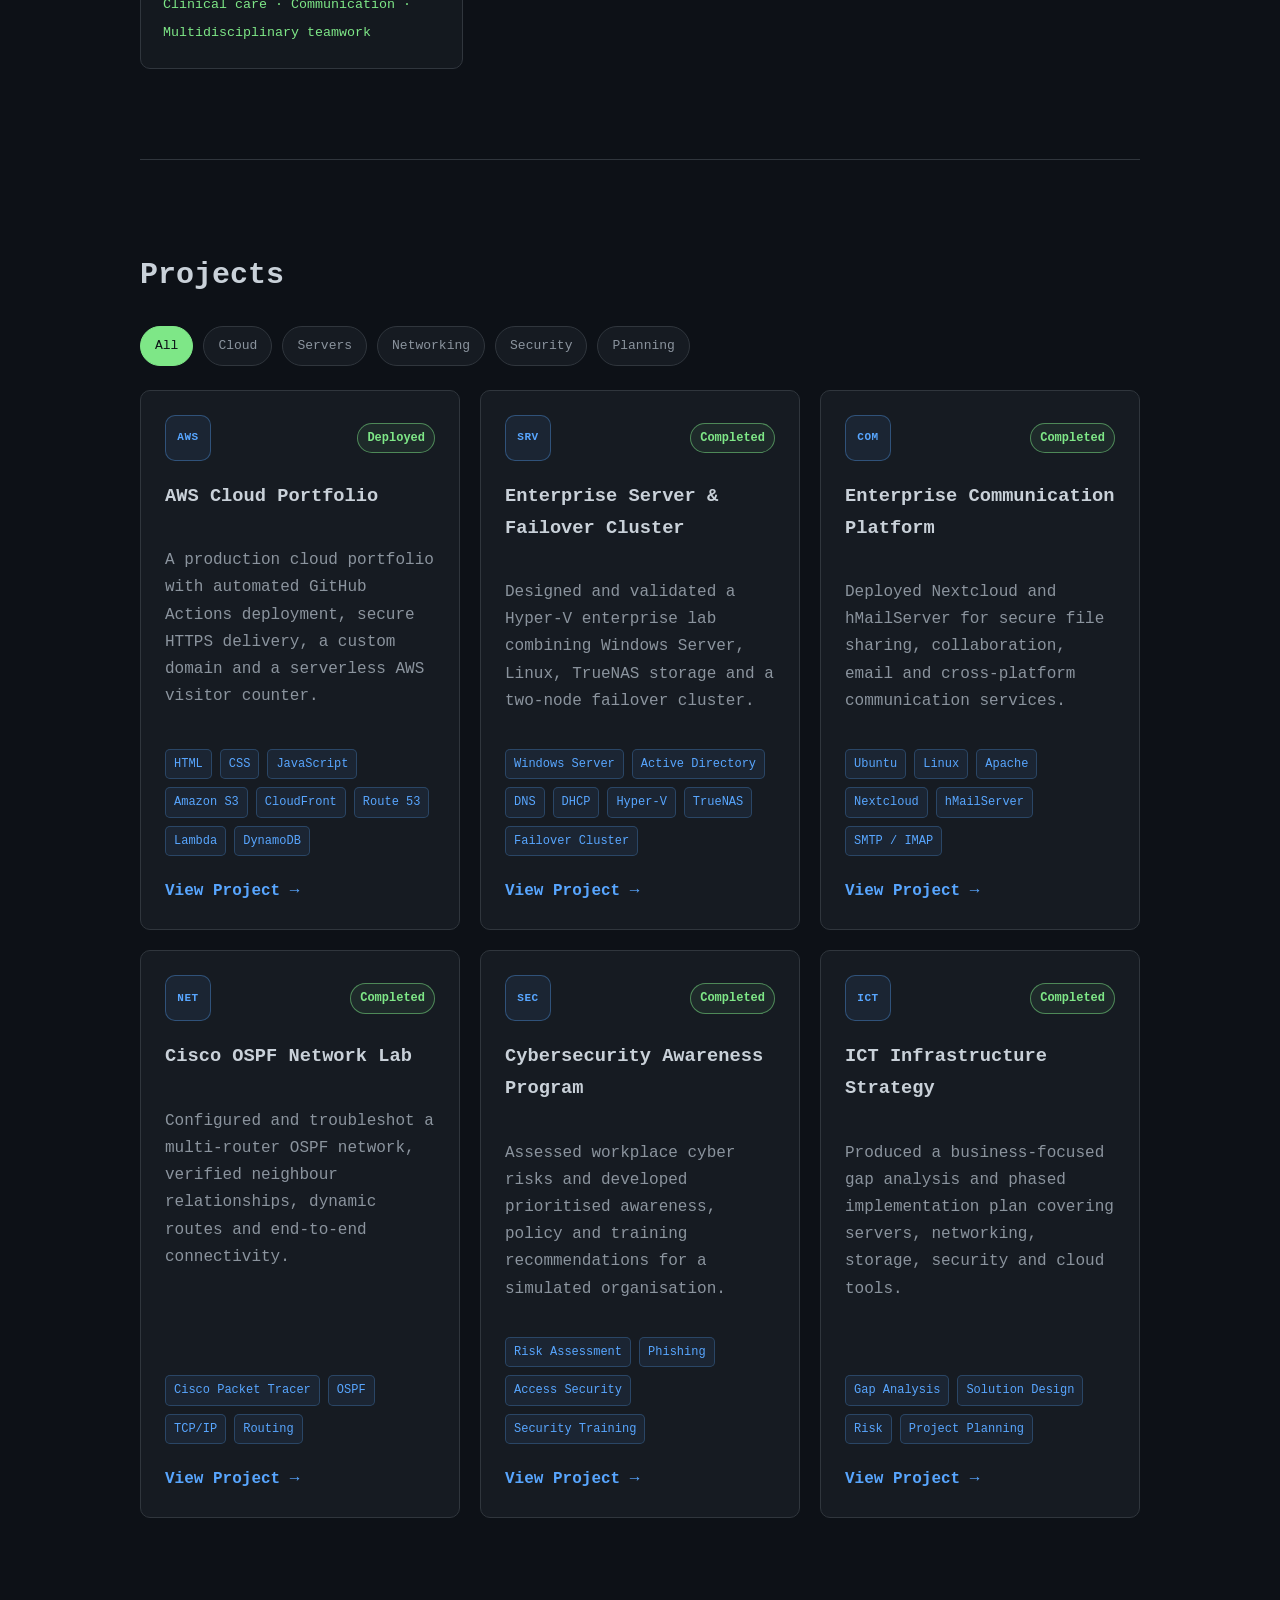
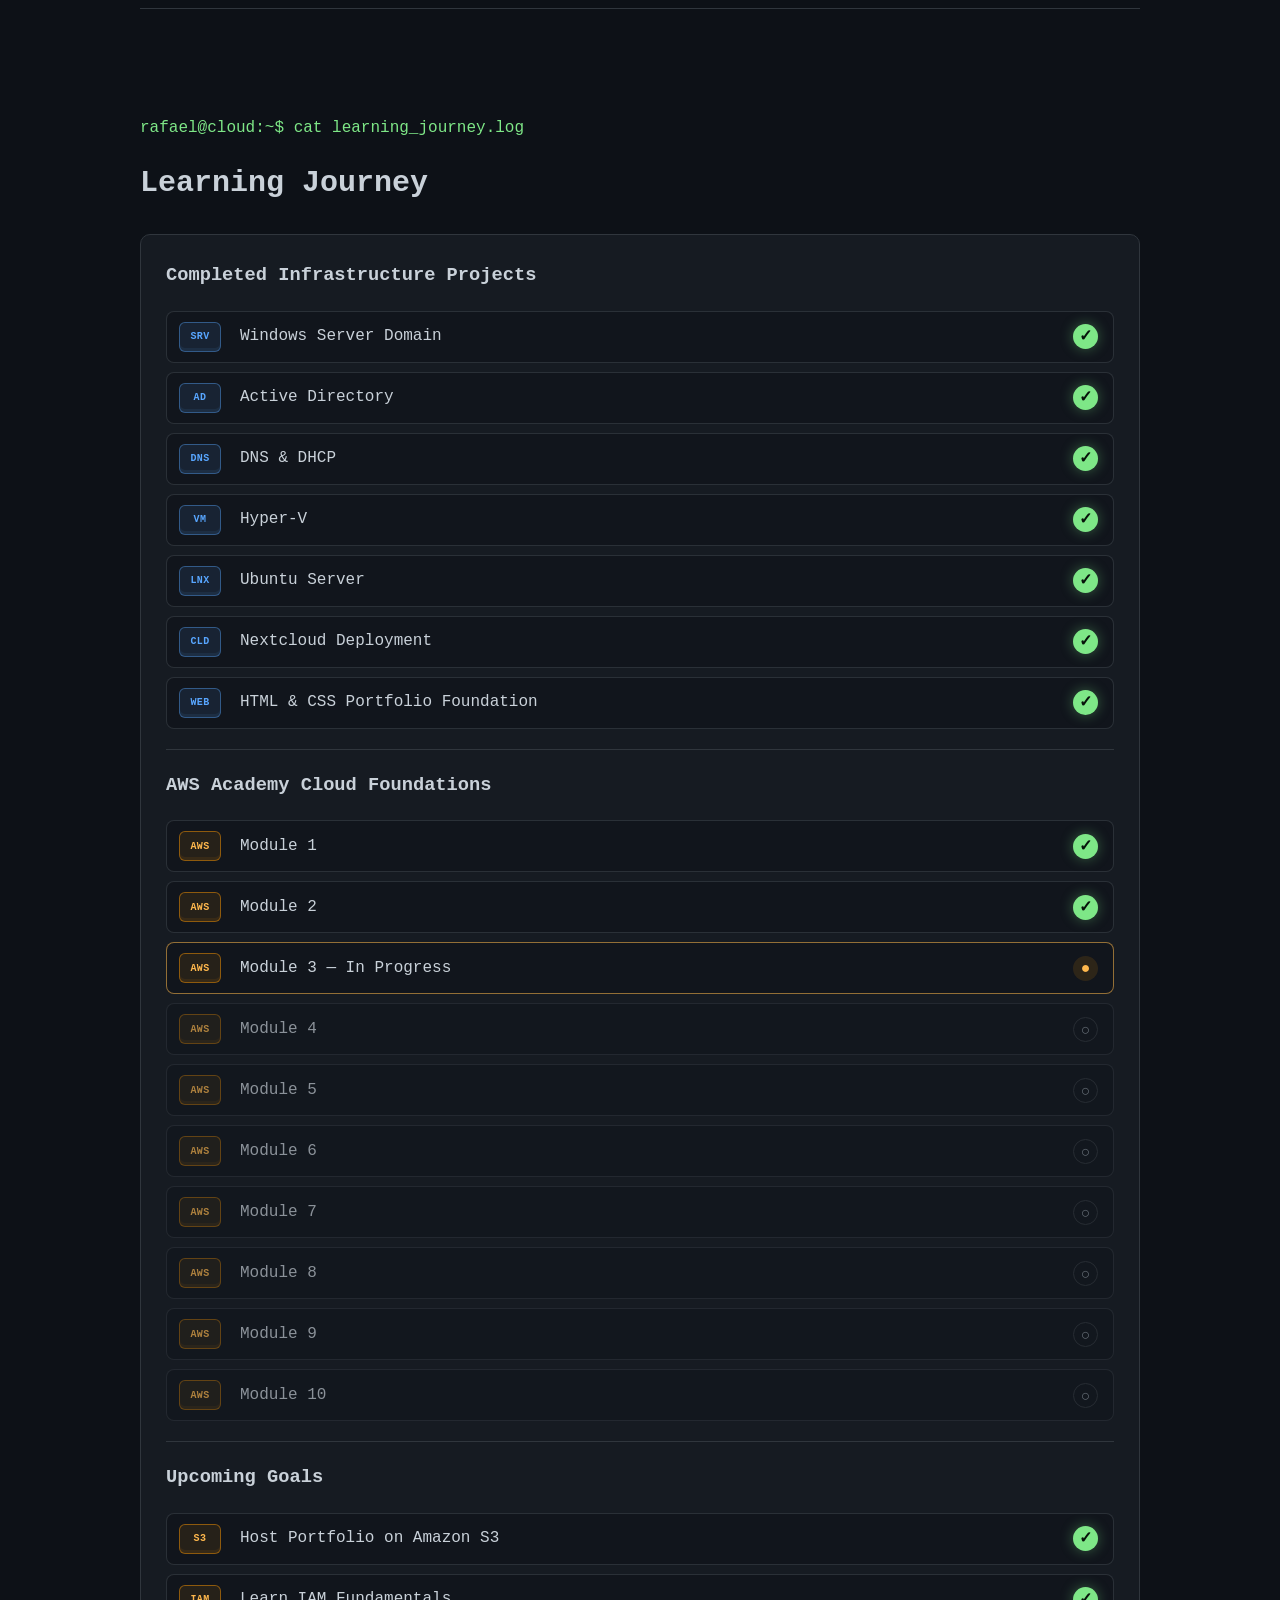
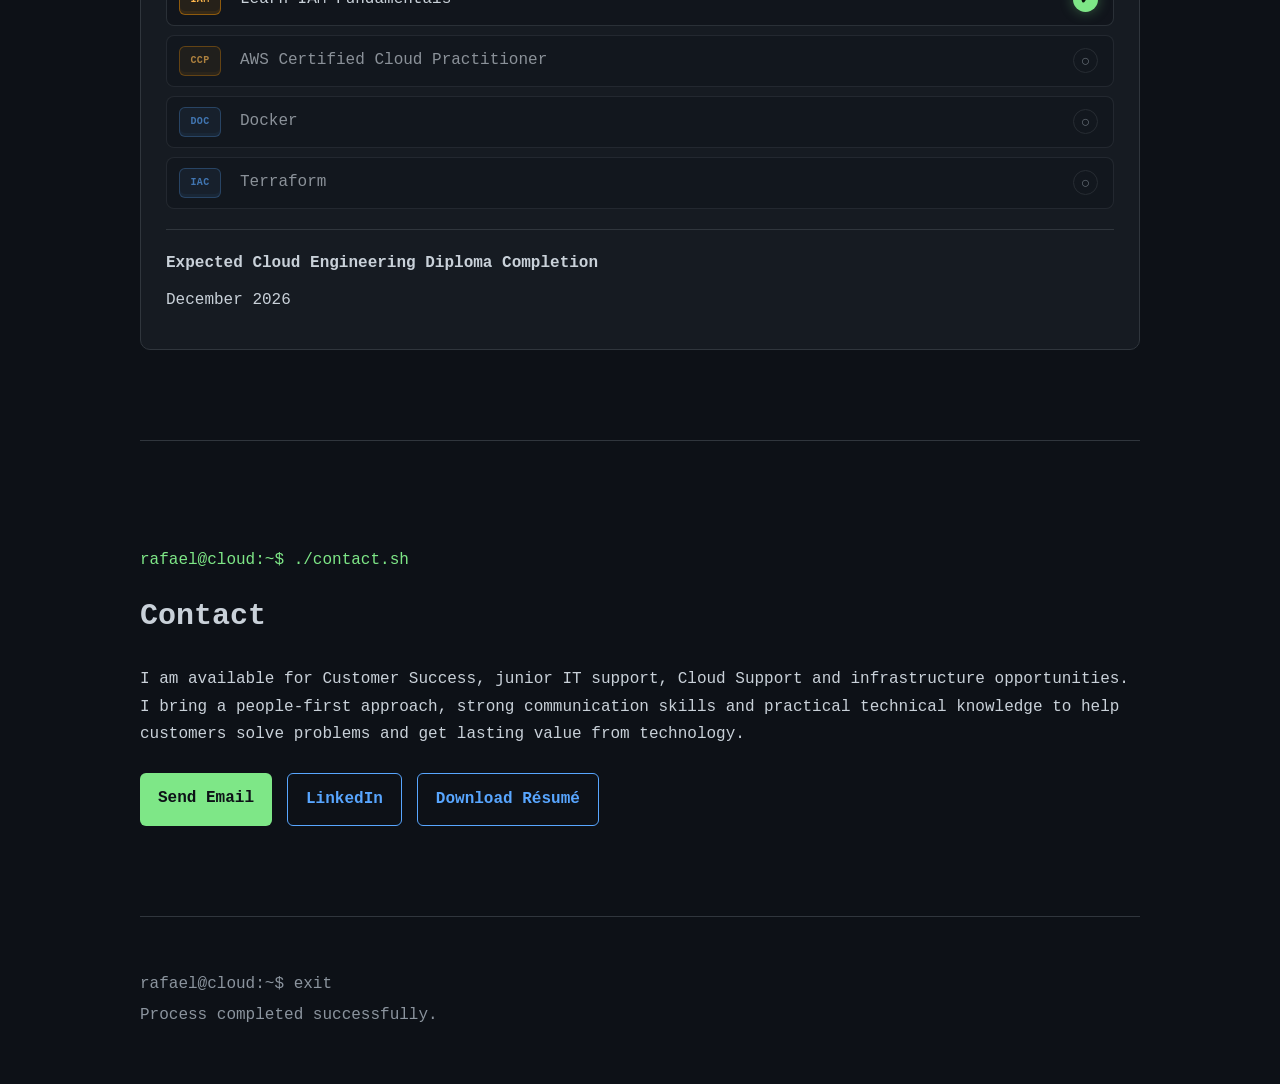
==== commit d7dba566: "Align network animation with world map" ====
--- a/index.html
+++ b/index.html
@@ -21,12 +21,12 @@
     <meta name="twitter:card" content="summary_large_image">
     <meta name="visitor-counter-endpoint" content="https://bfxt6ovoadmucw63or24gfzlfq0tllkr.lambda-url.ap-southeast-2.on.aws/">
 
-    <link rel="icon" type="image/svg+xml" href="favicon.svg">
-    <link rel="icon" type="image/x-icon" href="favicon.ico">
-    <link rel="icon" type="image/png" sizes="32x32" href="favicon-32x32.png">
-    <link rel="icon" type="image/png" sizes="16x16" href="favicon-16x16.png">
-    <link rel="apple-touch-icon" sizes="180x180" href="apple-touch-icon.png">
-    <link rel="manifest" href="site.webmanifest">
+    <link rel="icon" type="image/svg+xml" href="favicon.svg?v=2">
+    <link rel="alternate icon" type="image/x-icon" href="favicon.ico?v=2">
+    <link rel="icon" type="image/png" sizes="32x32" href="favicon-32x32.png?v=2">
+    <link rel="icon" type="image/png" sizes="16x16" href="favicon-16x16.png?v=2">
+    <link rel="apple-touch-icon" sizes="180x180" href="apple-touch-icon.png?v=2">
+    <link rel="manifest" href="site.webmanifest?v=2">
 
     <link rel="stylesheet" href="style.css?v=20260723-7">
 </head>
@@ -512,7 +512,7 @@
         <p>Process completed successfully.</p>
     </footer>
 
-    <script src="script.js?v=20260724-1"></script>
+    <script src="script.js?v=20260724-2"></script>
 
 </body>
 
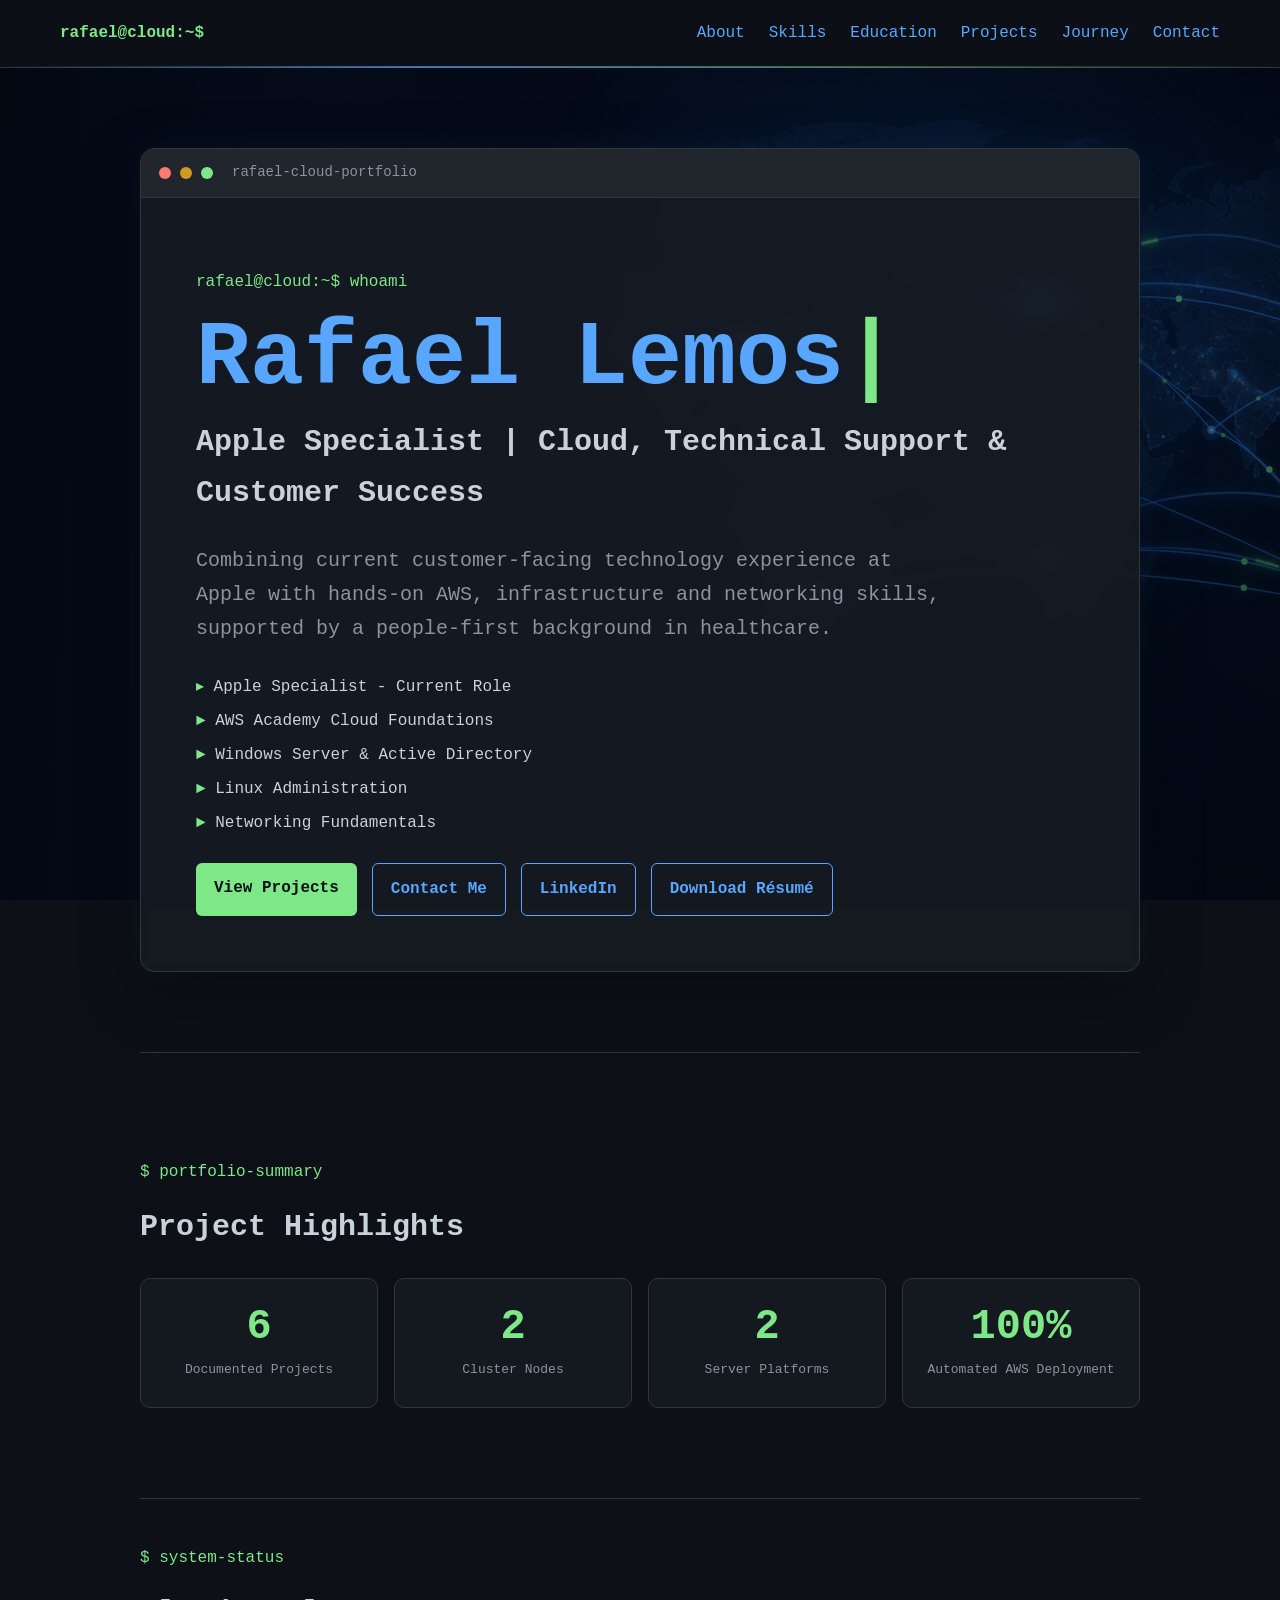
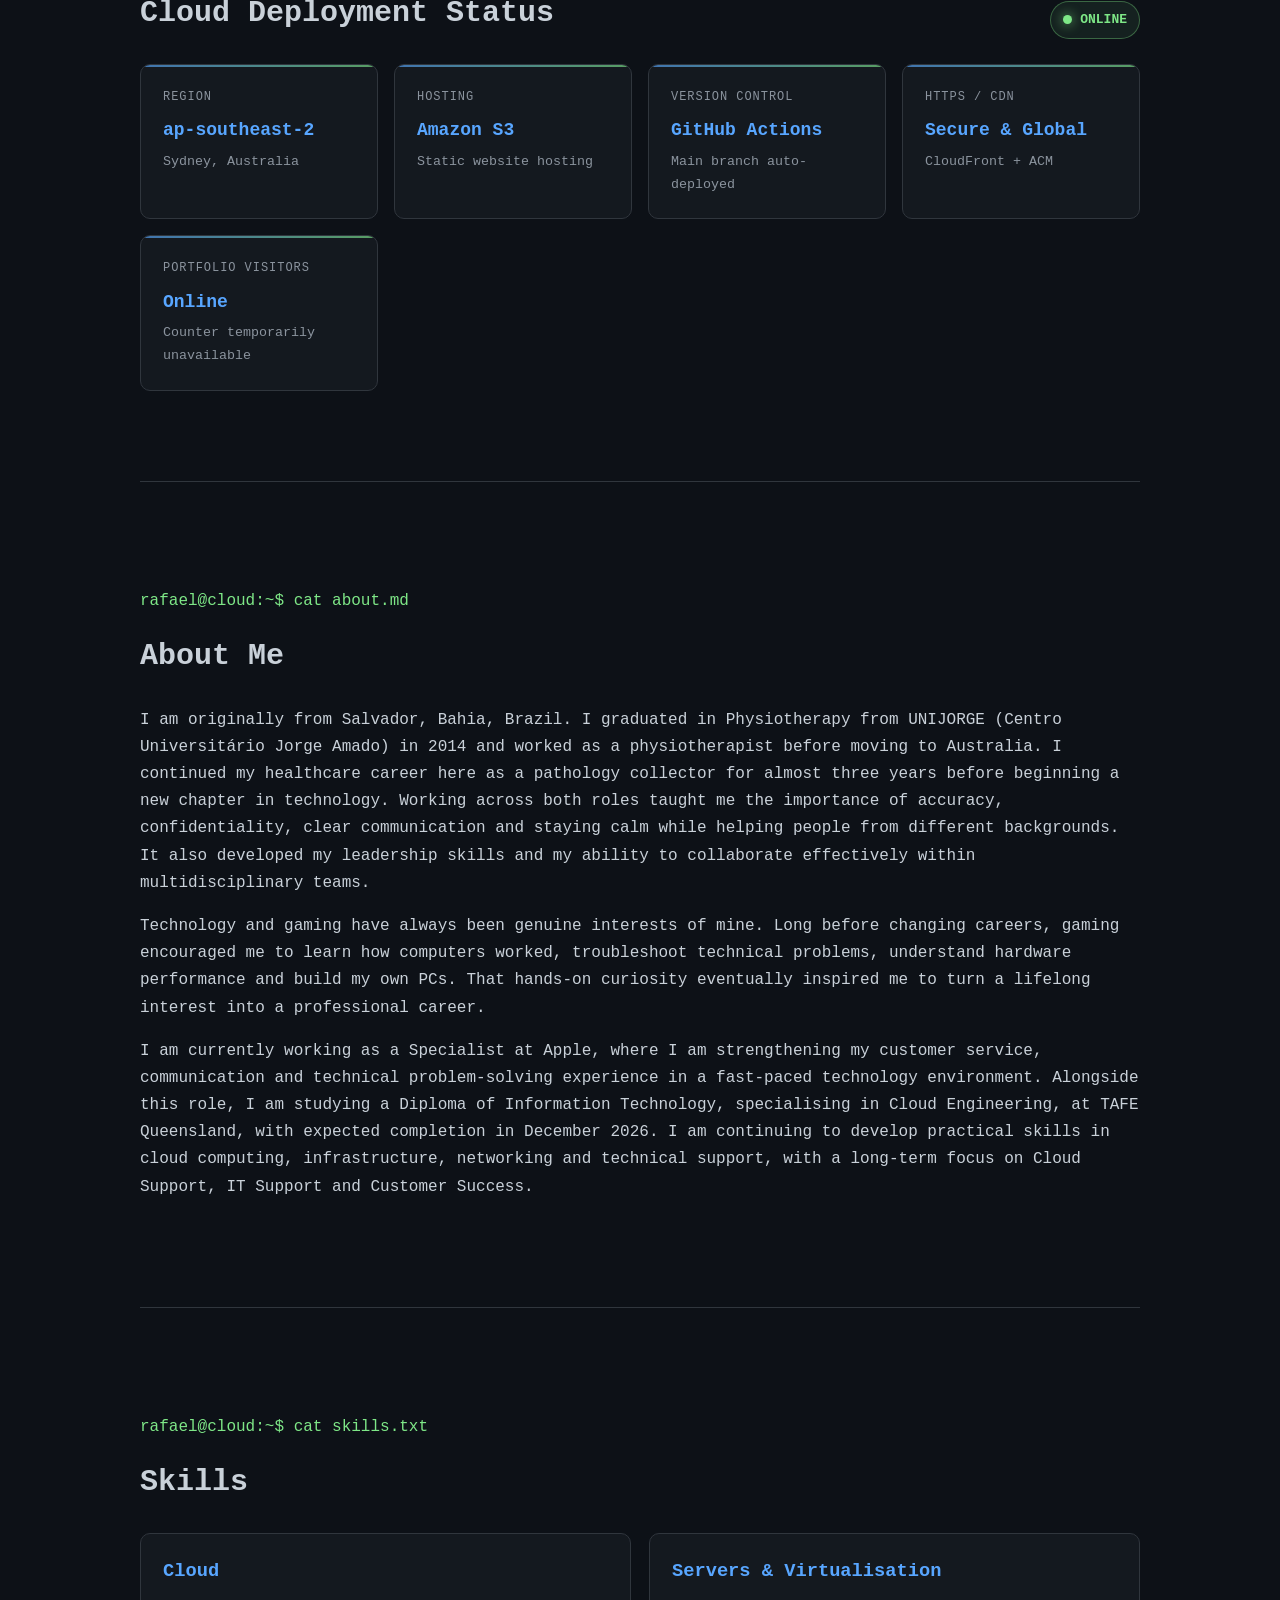
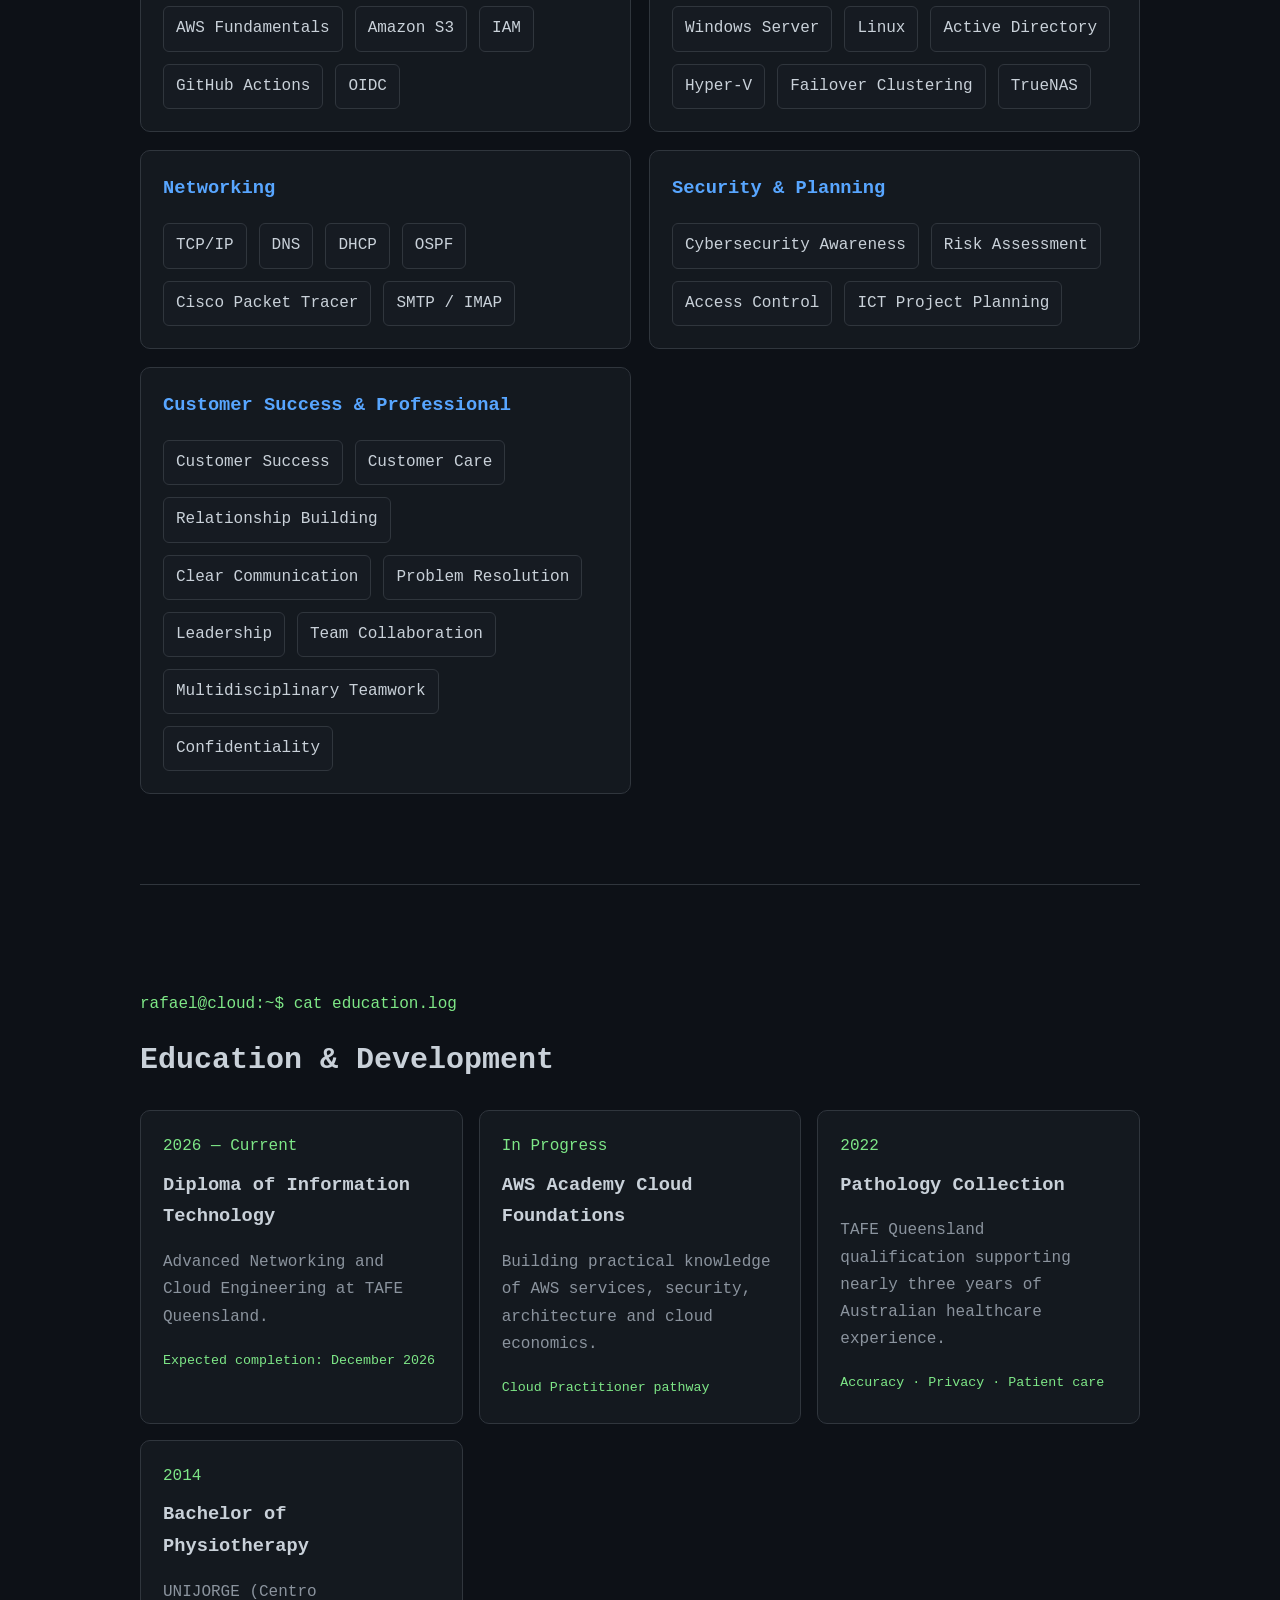
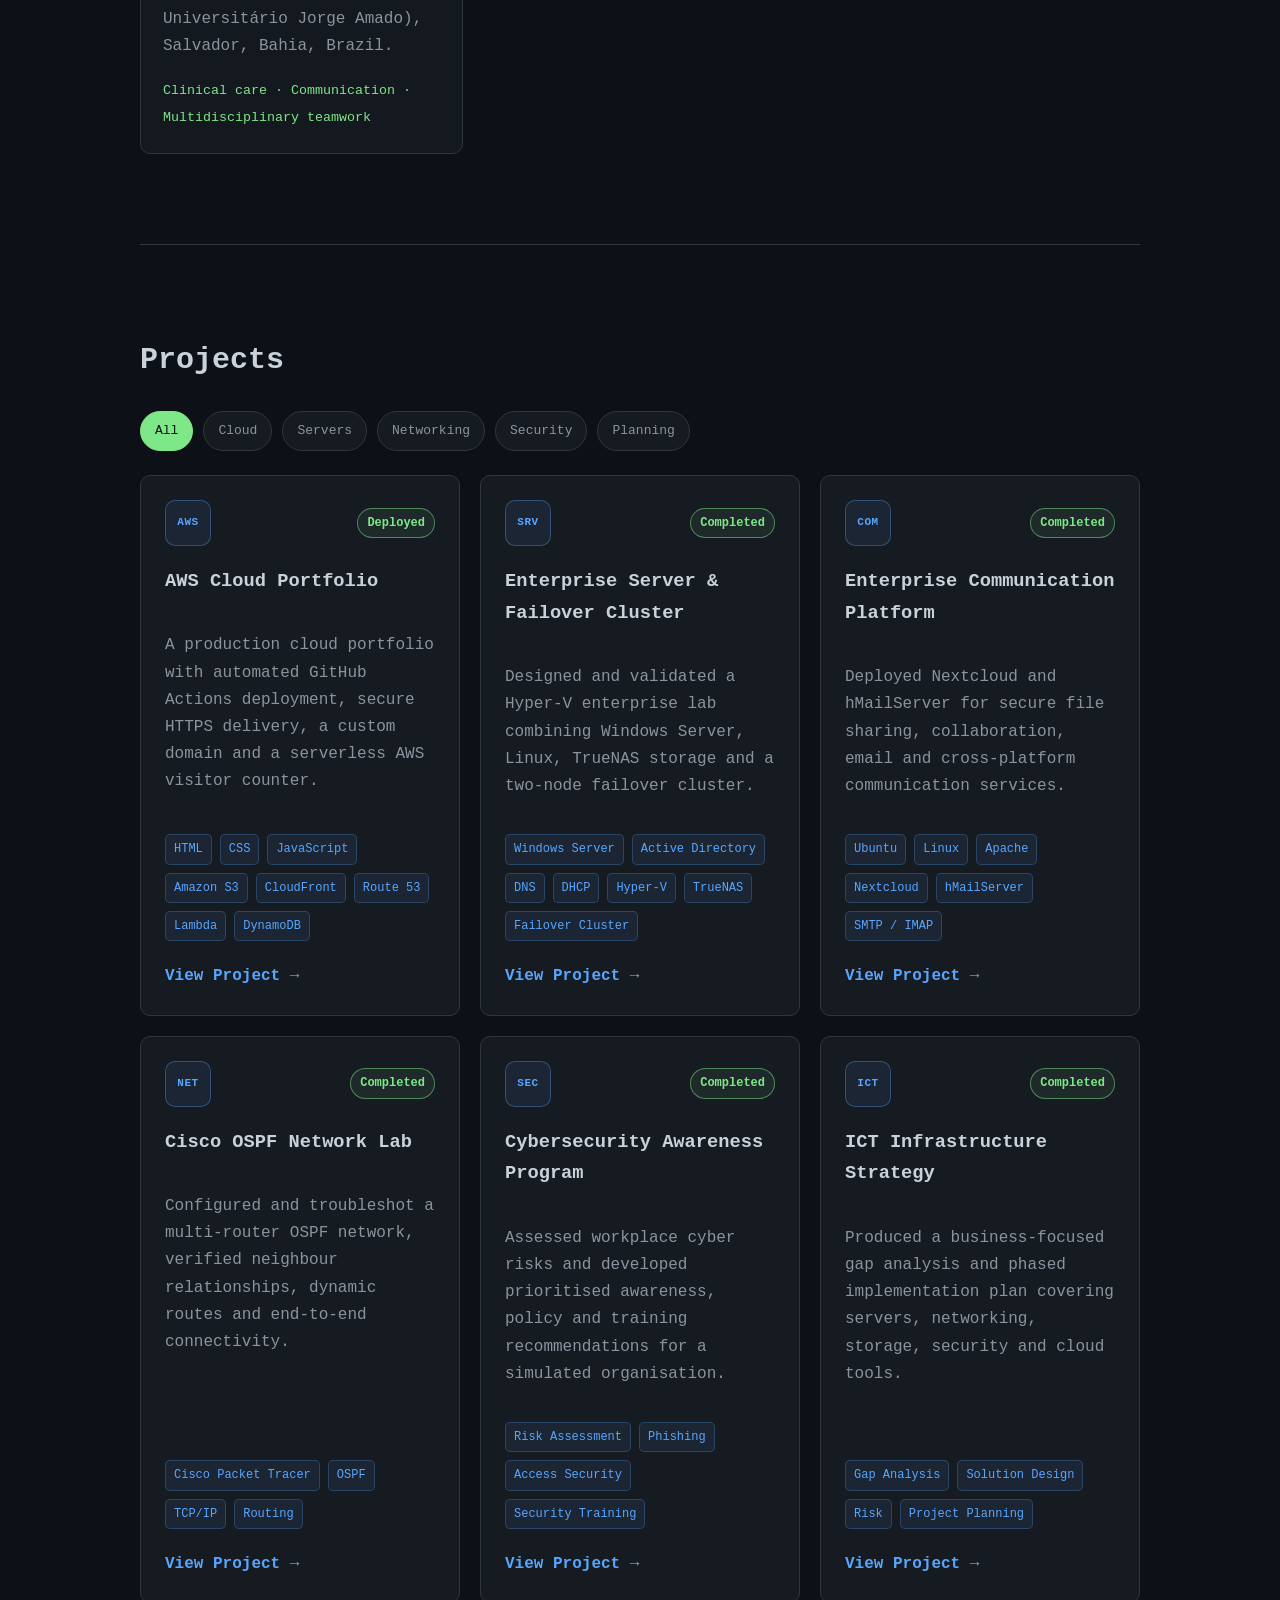
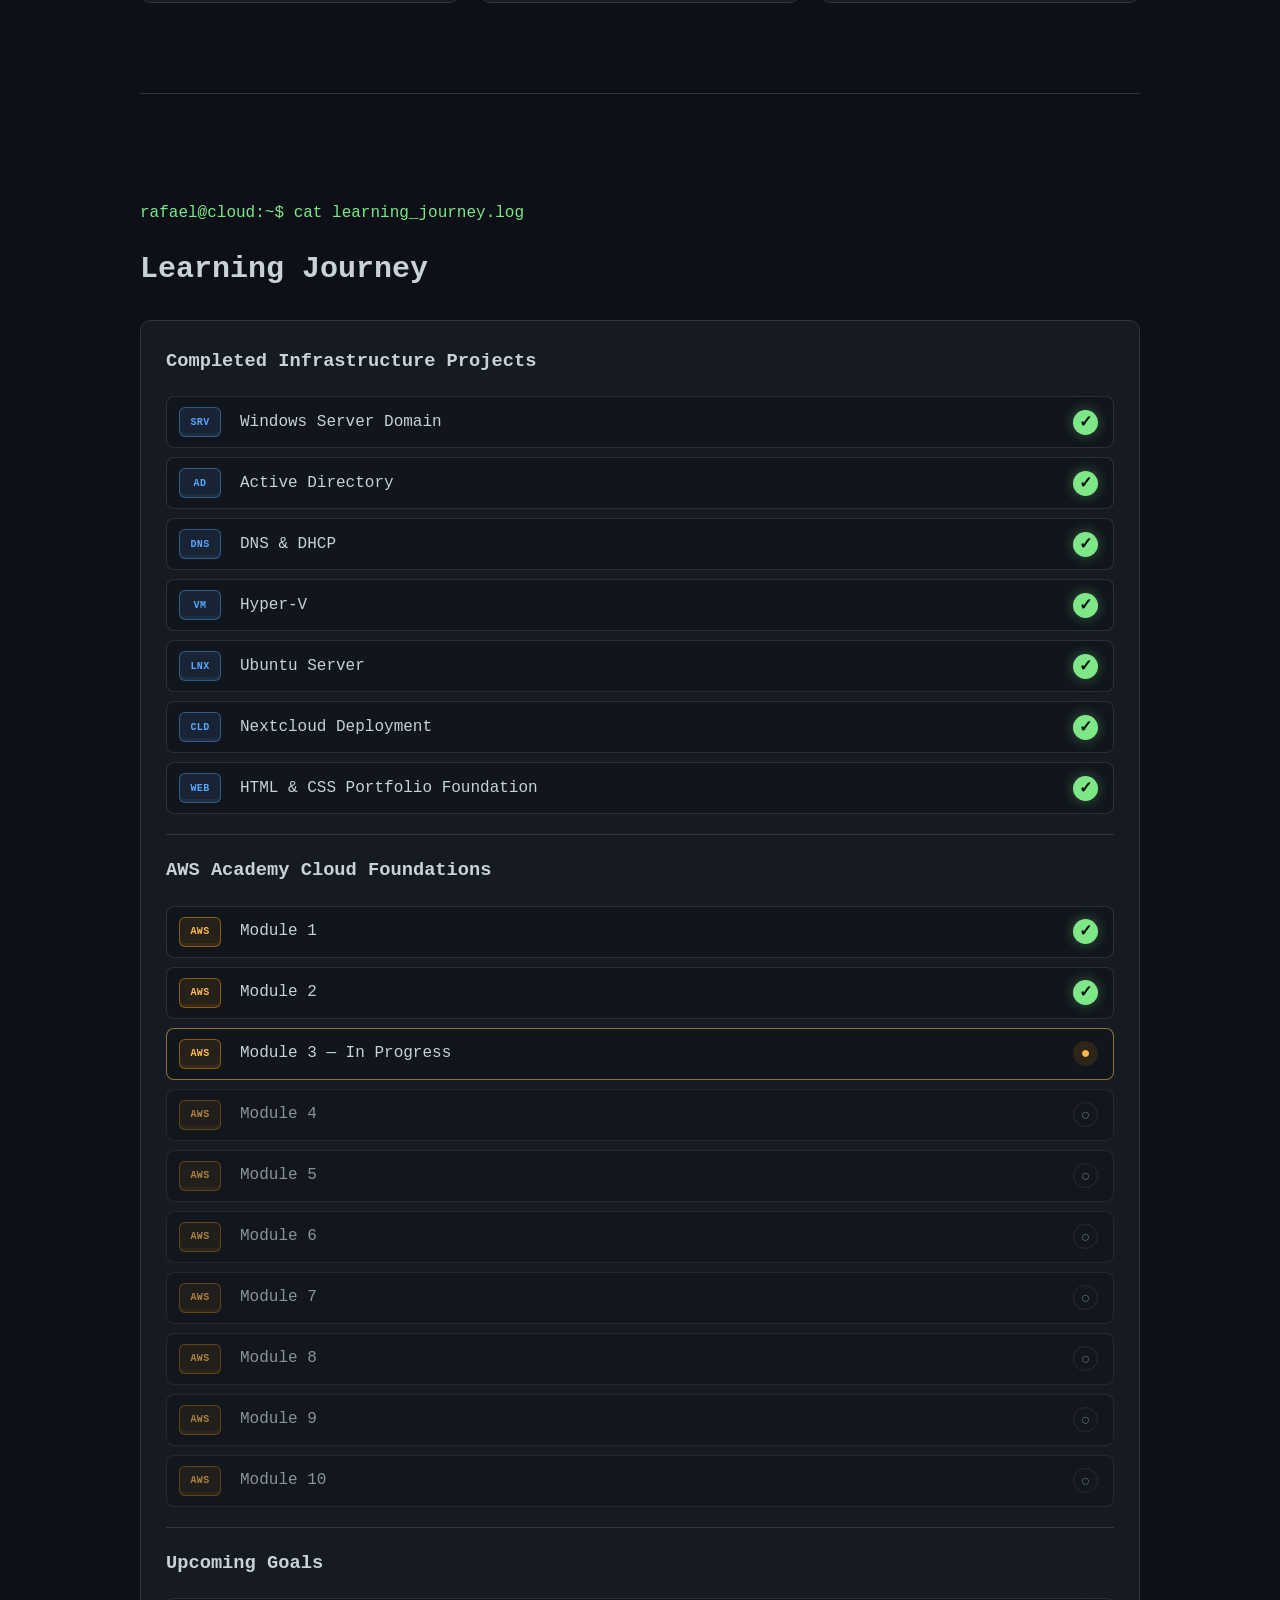
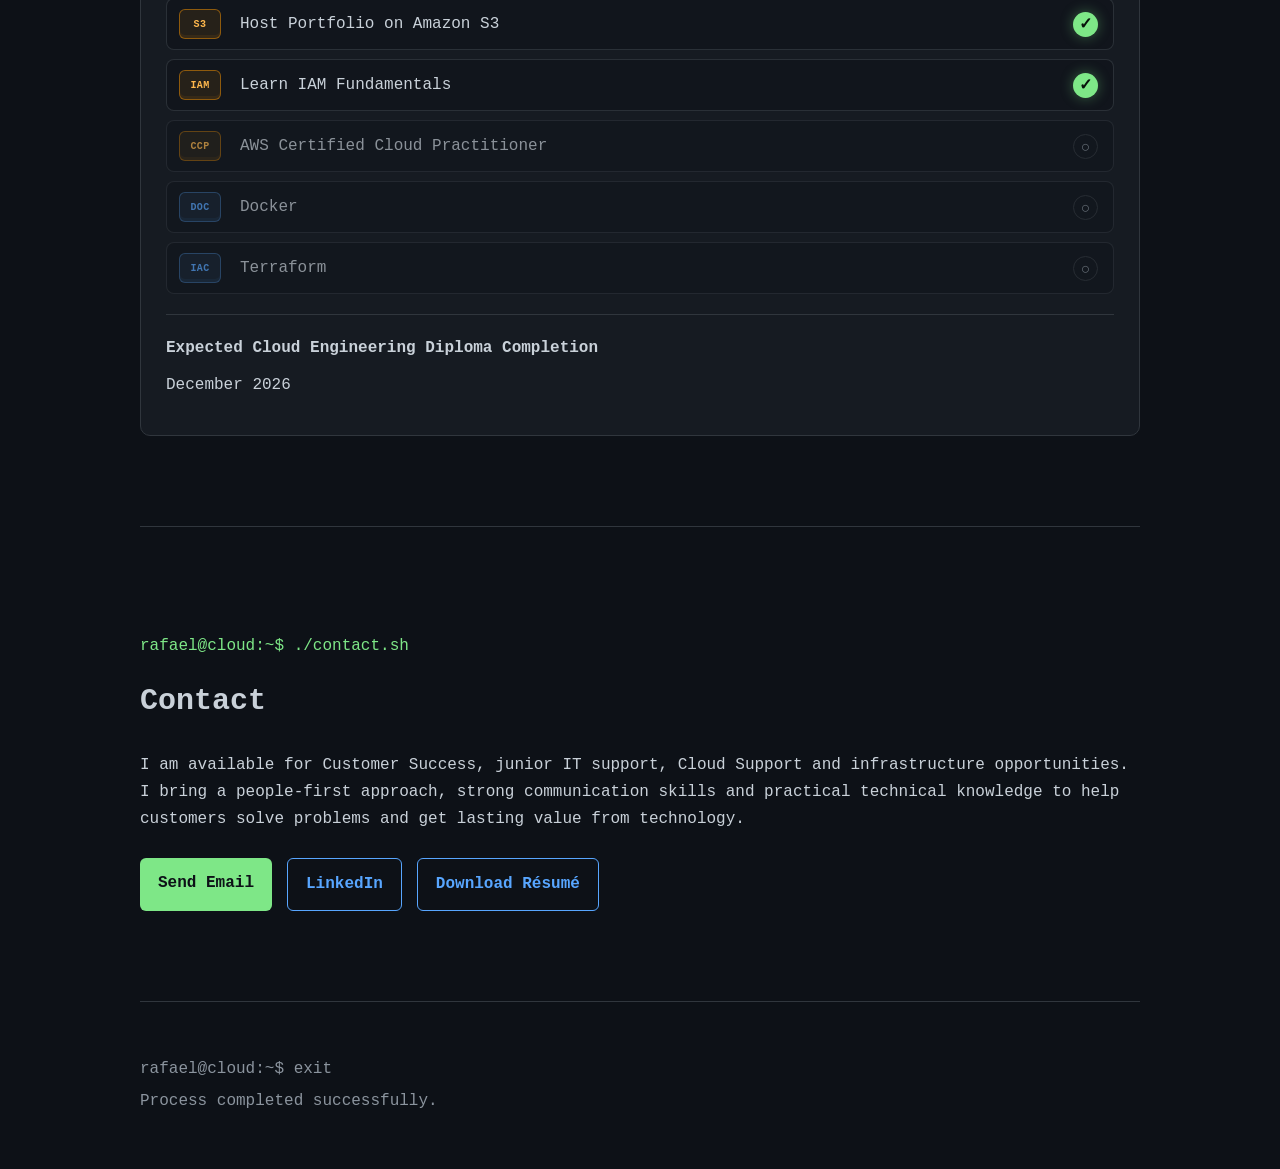
==== commit bceea329: "Update portfolio with current Apple role" ====
--- a/index.html
+++ b/index.html
@@ -8,12 +8,12 @@
 
     <title>Rafael Lemos | Cloud Portfolio</title>
 
-    <meta name="description" content="Cloud Engineering portfolio of Rafael Lemos, featuring AWS, infrastructure and networking projects alongside customer success, technical support and customer care experience.">
+    <meta name="description" content="Portfolio of Rafael Lemos, an Apple Specialist and Cloud Engineering student with hands-on AWS, infrastructure, networking, customer success and technical support experience.">
     <meta name="author" content="Rafael Lemos">
     <meta name="theme-color" content="#0d1117">
     <meta property="og:type" content="website">
     <meta property="og:title" content="Rafael Lemos | Cloud Engineering Portfolio">
-    <meta property="og:description" content="Hands-on cloud and infrastructure projects backed by customer success, technical support and multidisciplinary teamwork experience.">
+    <meta property="og:description" content="Apple Specialist and Cloud Engineering student showcasing hands-on AWS, infrastructure and networking projects alongside customer-focused experience.">
     <meta property="og:url" content="https://rafaellemos.cloud/">
     <meta property="og:image" content="https://rafaellemos.cloud/images/social-preview.png">
     <meta property="og:image:width" content="1200">
@@ -76,15 +76,16 @@
 
                     <h1 id="typing-name">Rafael Lemos</h1>
 
-                    <h2>Cloud, Technical Support &amp; Customer Success</h2>
+                    <h2>Apple Specialist | Cloud, Technical Support &amp; Customer Success</h2>
 
                     <p class="hero-text">
-                        Combining hands-on AWS and infrastructure skills with a
-                        people-first background in healthcare, customer care and
-                        multidisciplinary teamwork.
+                        Combining current customer-facing technology experience at
+                        Apple with hands-on AWS, infrastructure and networking skills,
+                        supported by a people-first background in healthcare.
                     </p>
 
                     <div class="current-focus">
+                        <p><span>&#9656;</span> Apple Specialist - Current Role</p>
                         <p><span>►</span> AWS Academy Cloud Foundations</p>
                         <p><span>►</span> Windows Server &amp; Active Directory</p>
                         <p><span>►</span> Linux Administration</p>
@@ -203,15 +204,14 @@
             </p>
 
             <p>
-                I am now studying a Diploma of Information Technology,
-                specialising in Cloud Engineering, at TAFE Queensland, with
-                expected completion in December 2026. I am developing practical
-                        skills in cloud computing, infrastructure, networking and
-                        technical support. I am open to Cloud Support, IT Support and
-                        Customer Success opportunities where I can combine technical
-                        problem-solving with clear communication, relationship building
-                        and a genuine focus on helping customers achieve successful
-                        outcomes, both on site and remotely.
+                I am currently working as a Specialist at Apple, where I am
+                strengthening my customer service, communication and technical
+                problem-solving experience in a fast-paced technology environment.
+                Alongside this role, I am studying a Diploma of Information Technology,
+                specialising in Cloud Engineering, at TAFE Queensland, with expected
+                completion in December 2026. I am continuing to develop practical skills
+                in cloud computing, infrastructure, networking and technical support,
+                with a long-term focus on Cloud Support, IT Support and Customer Success.
             </p>
         </section>
 
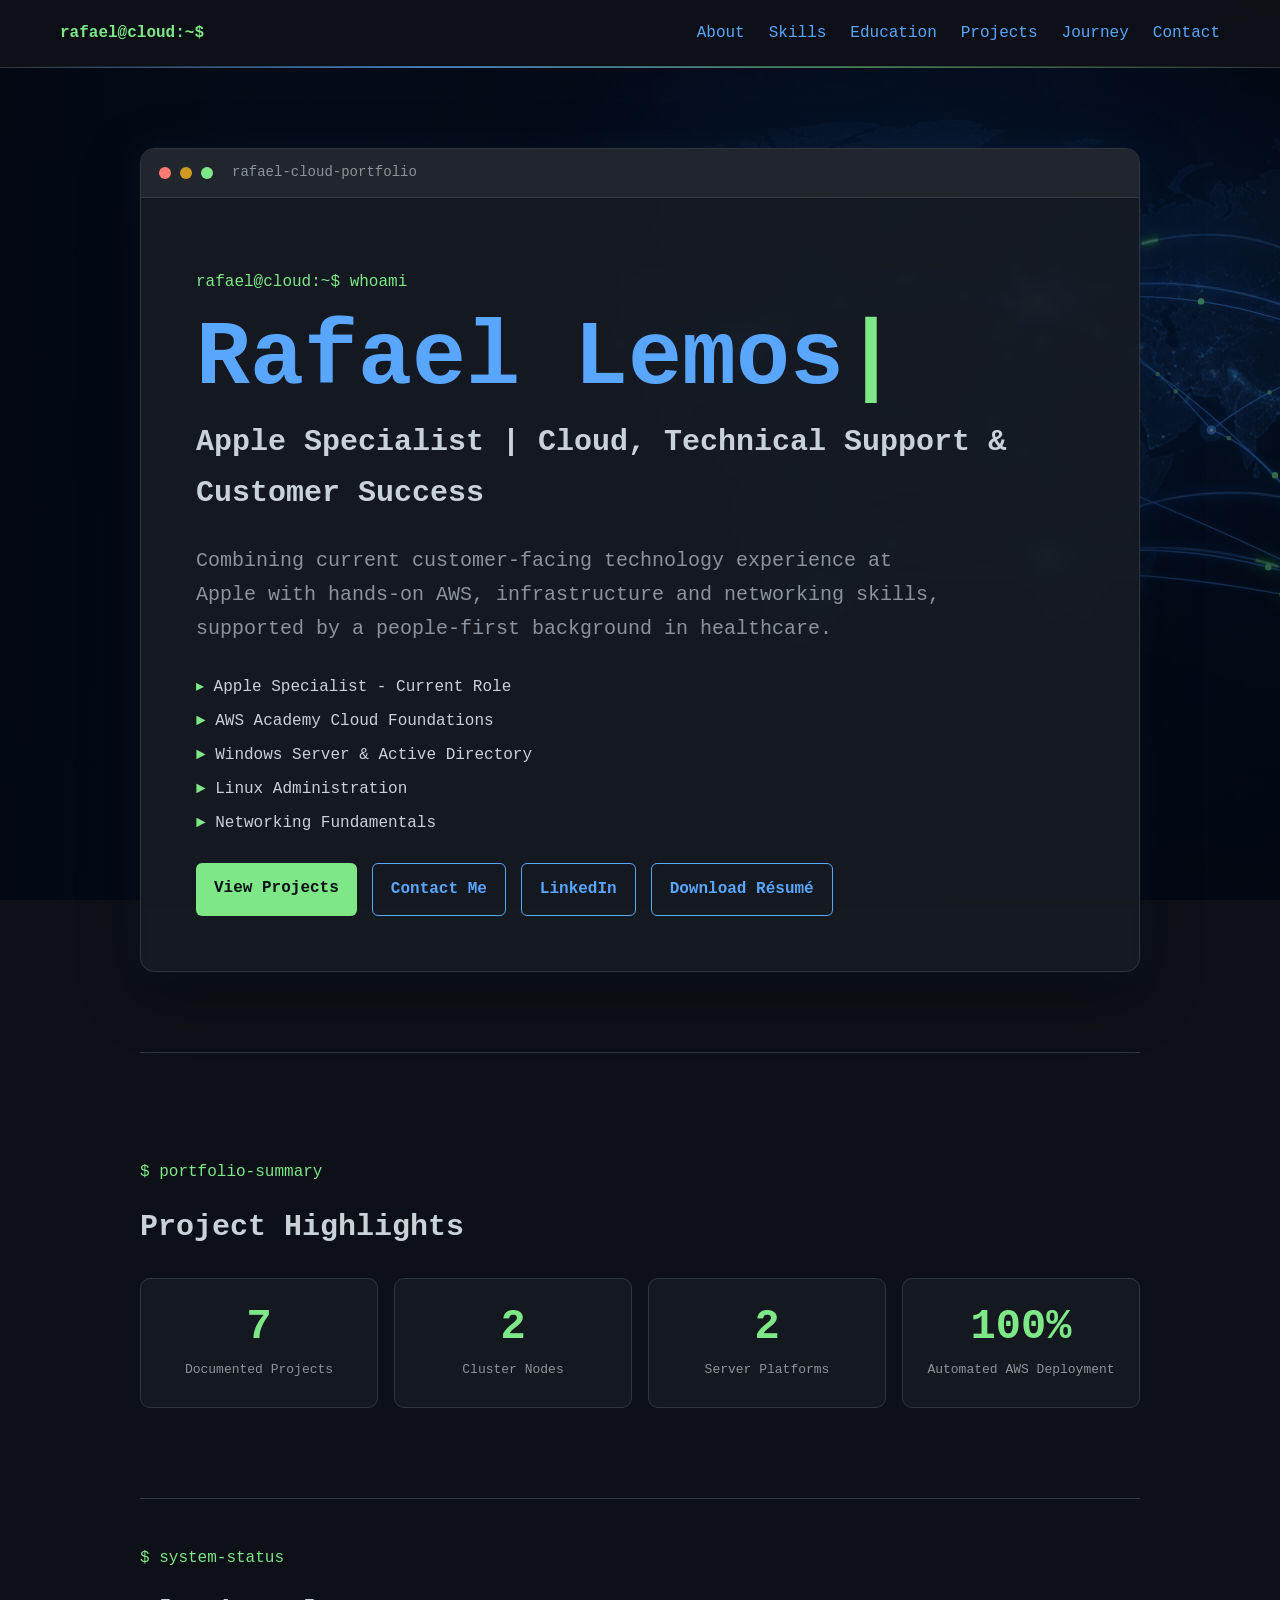
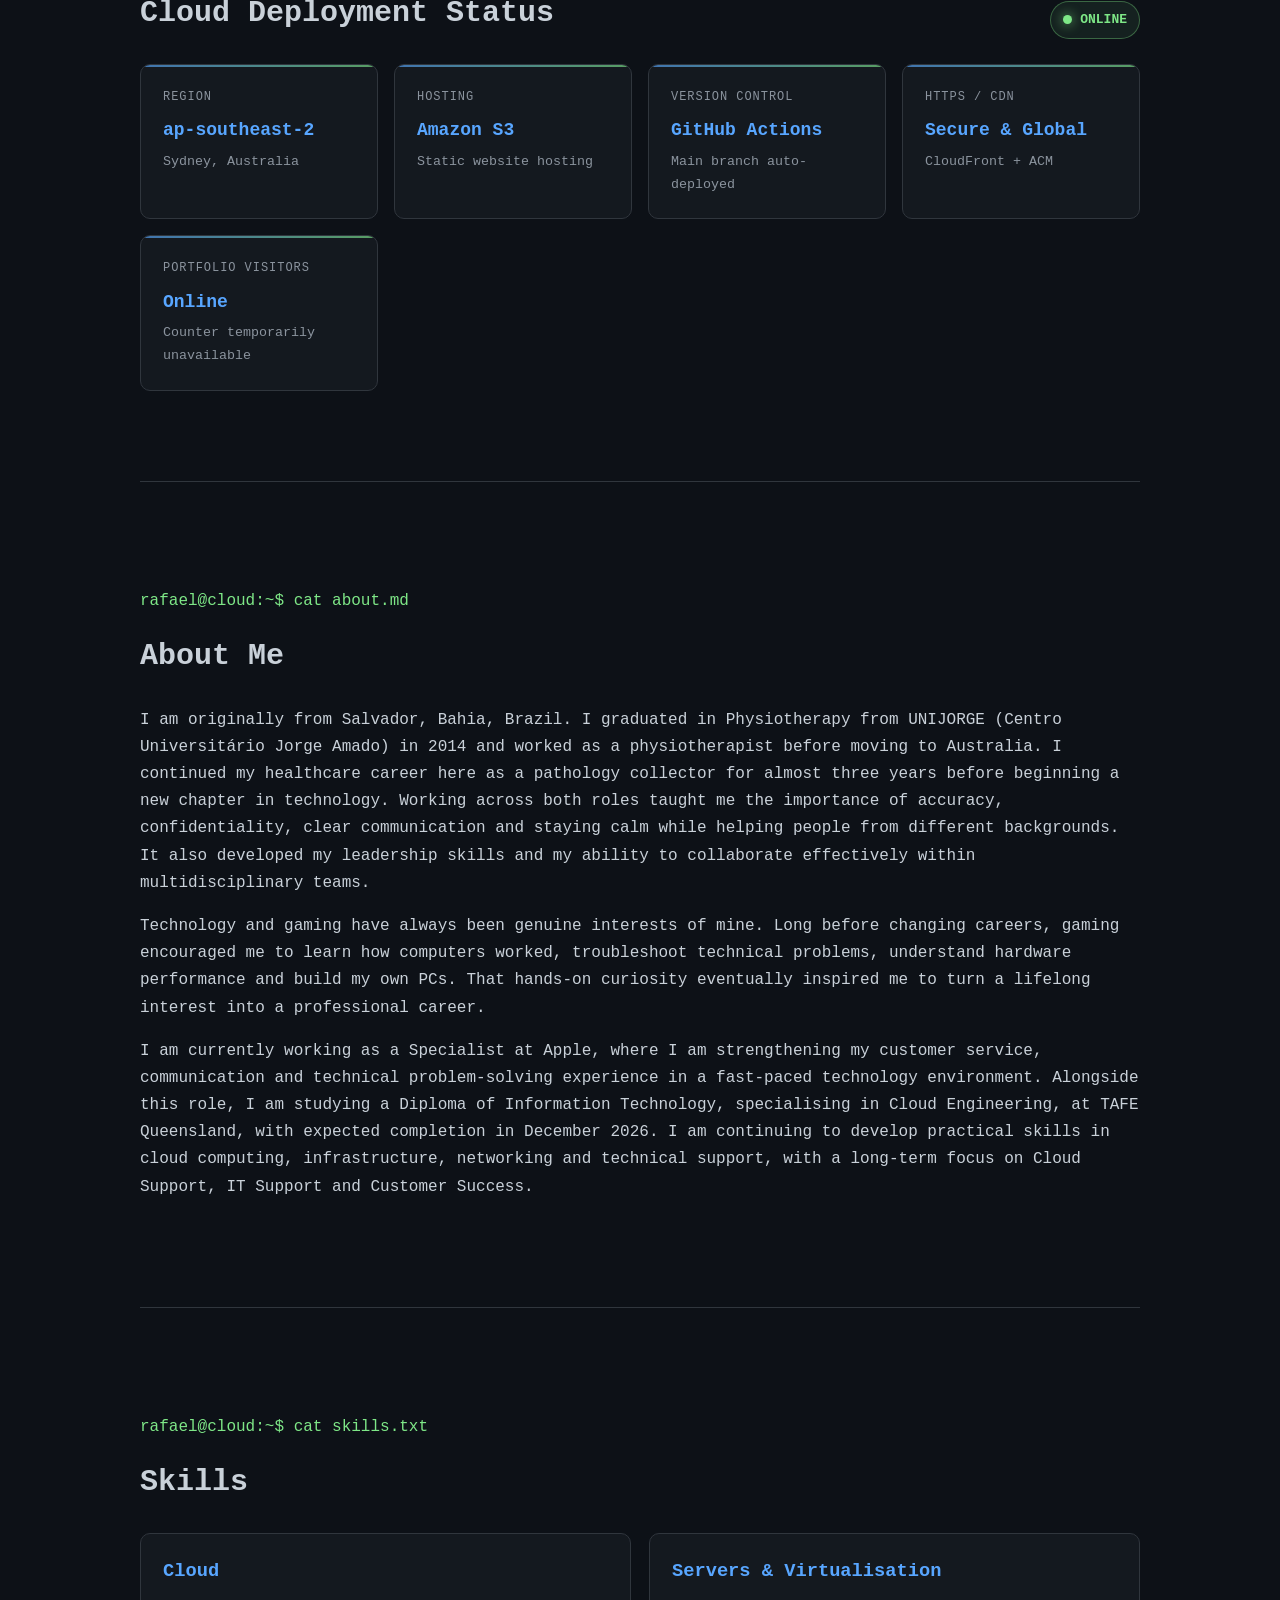
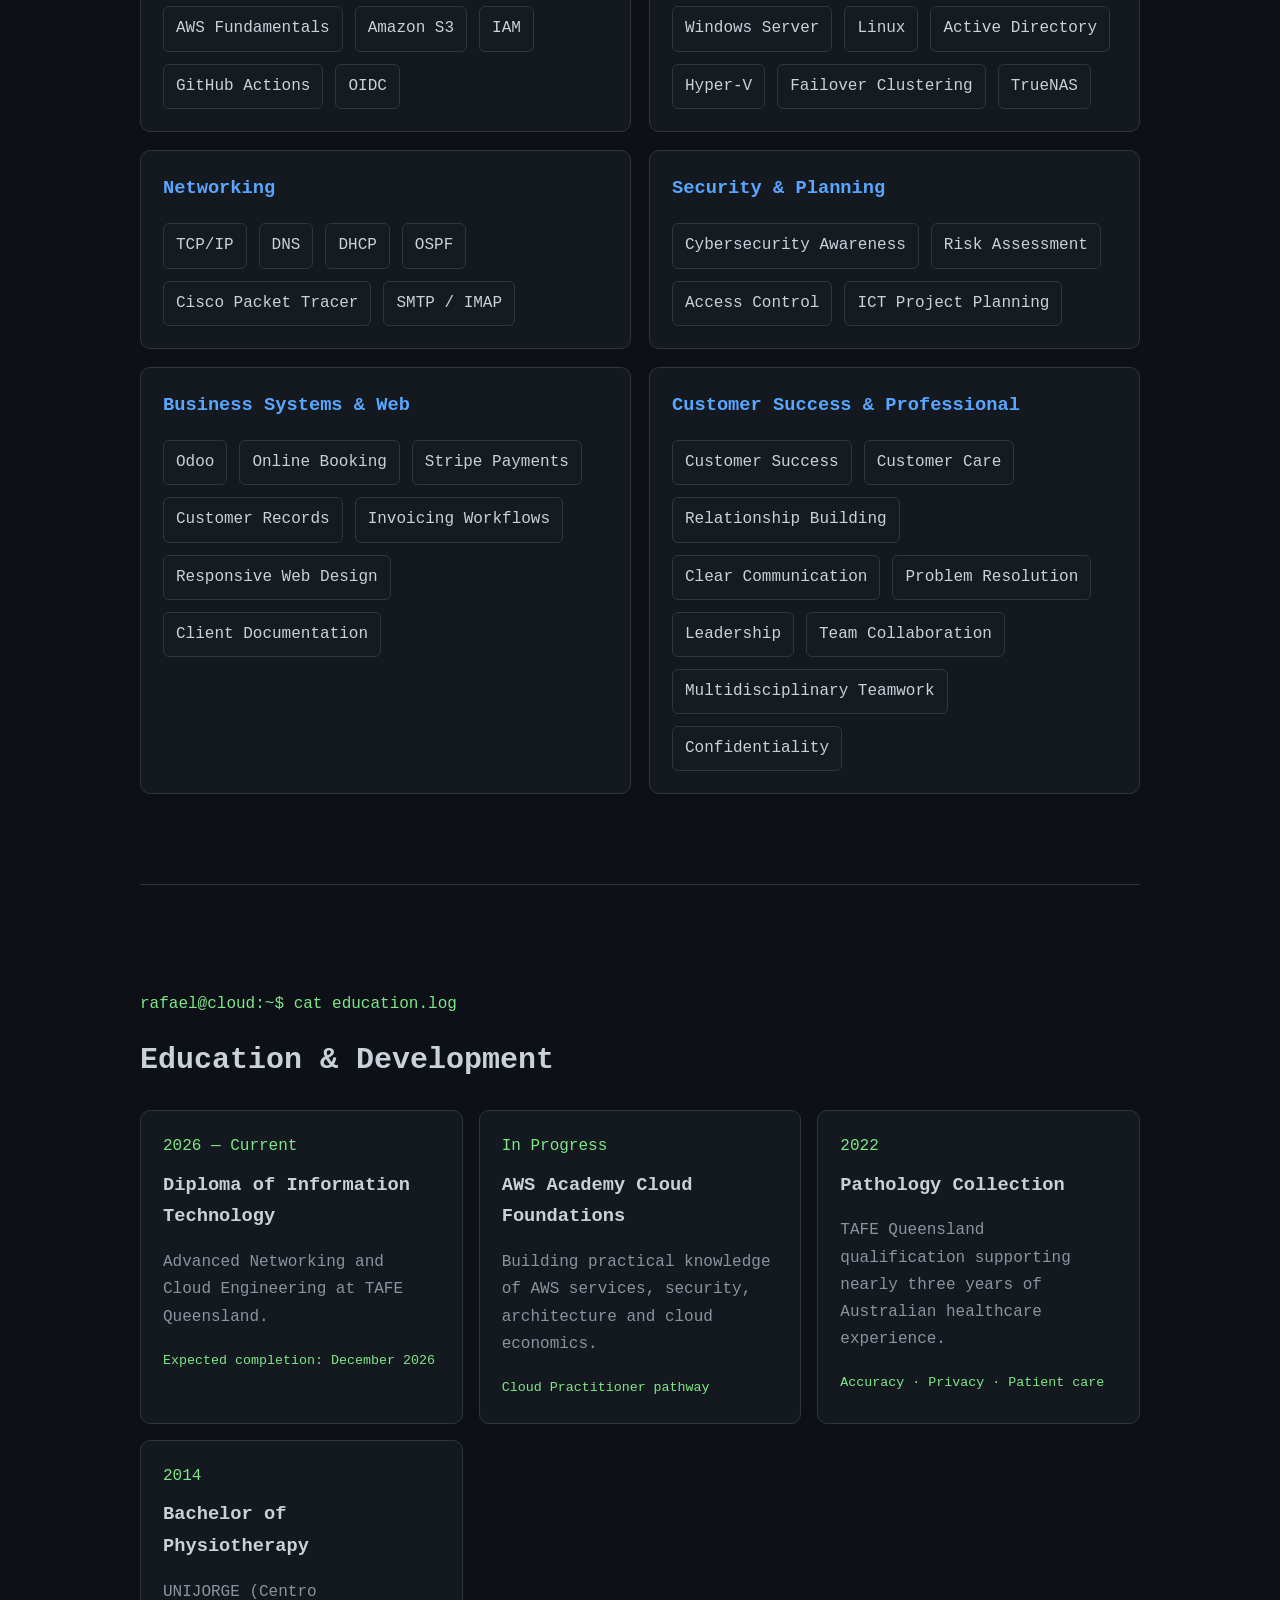
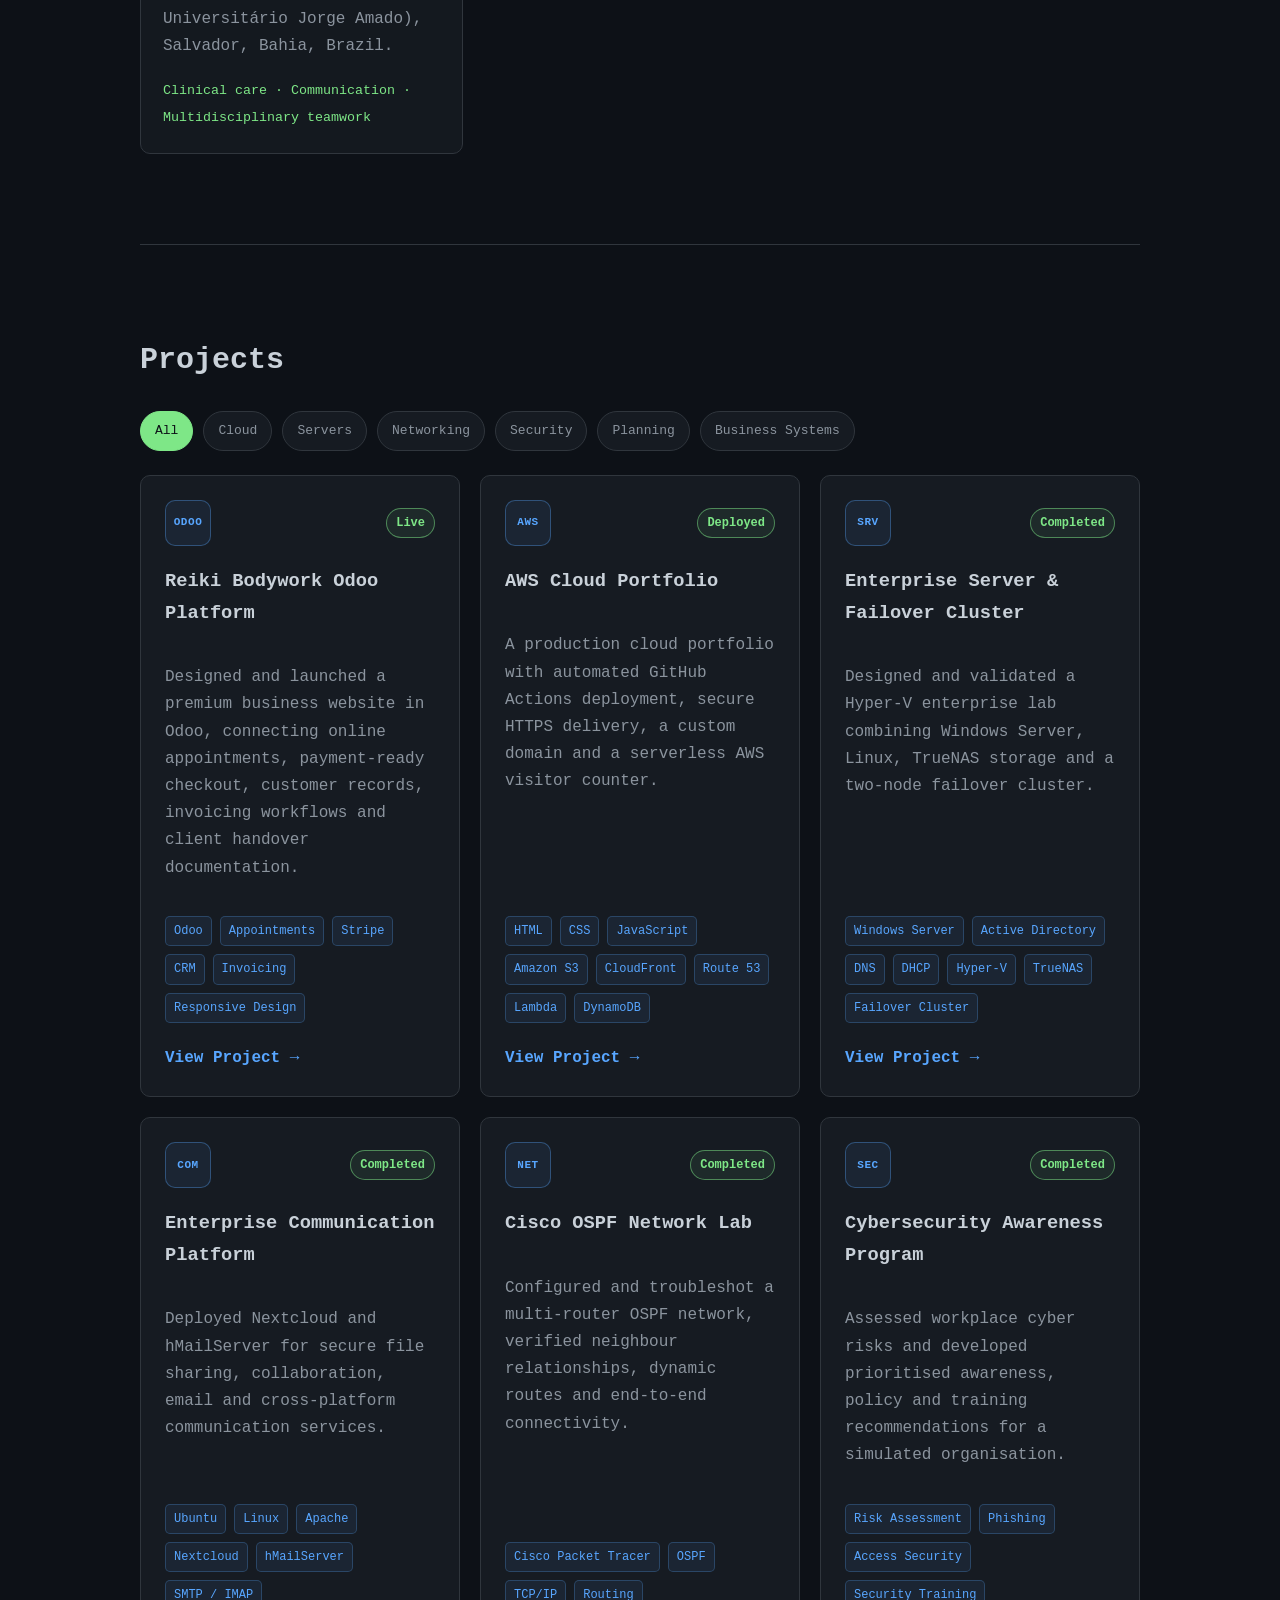
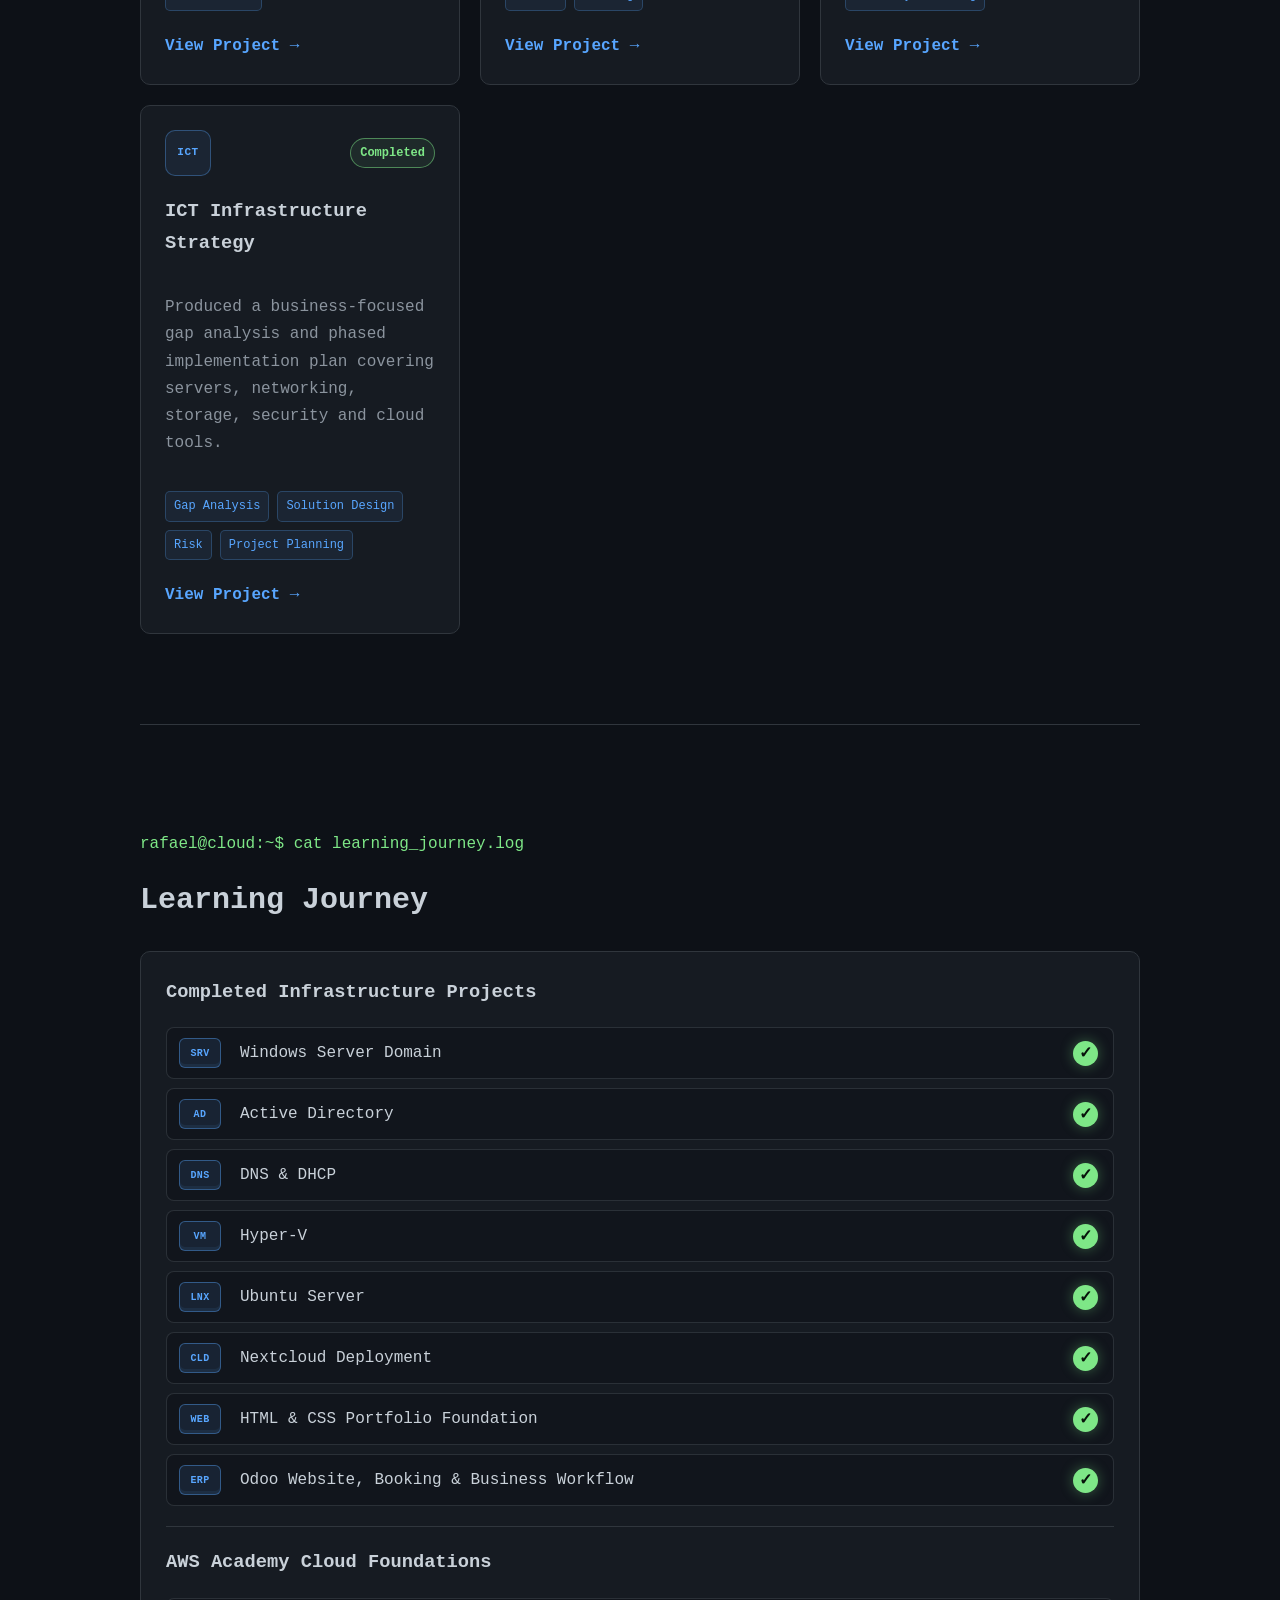
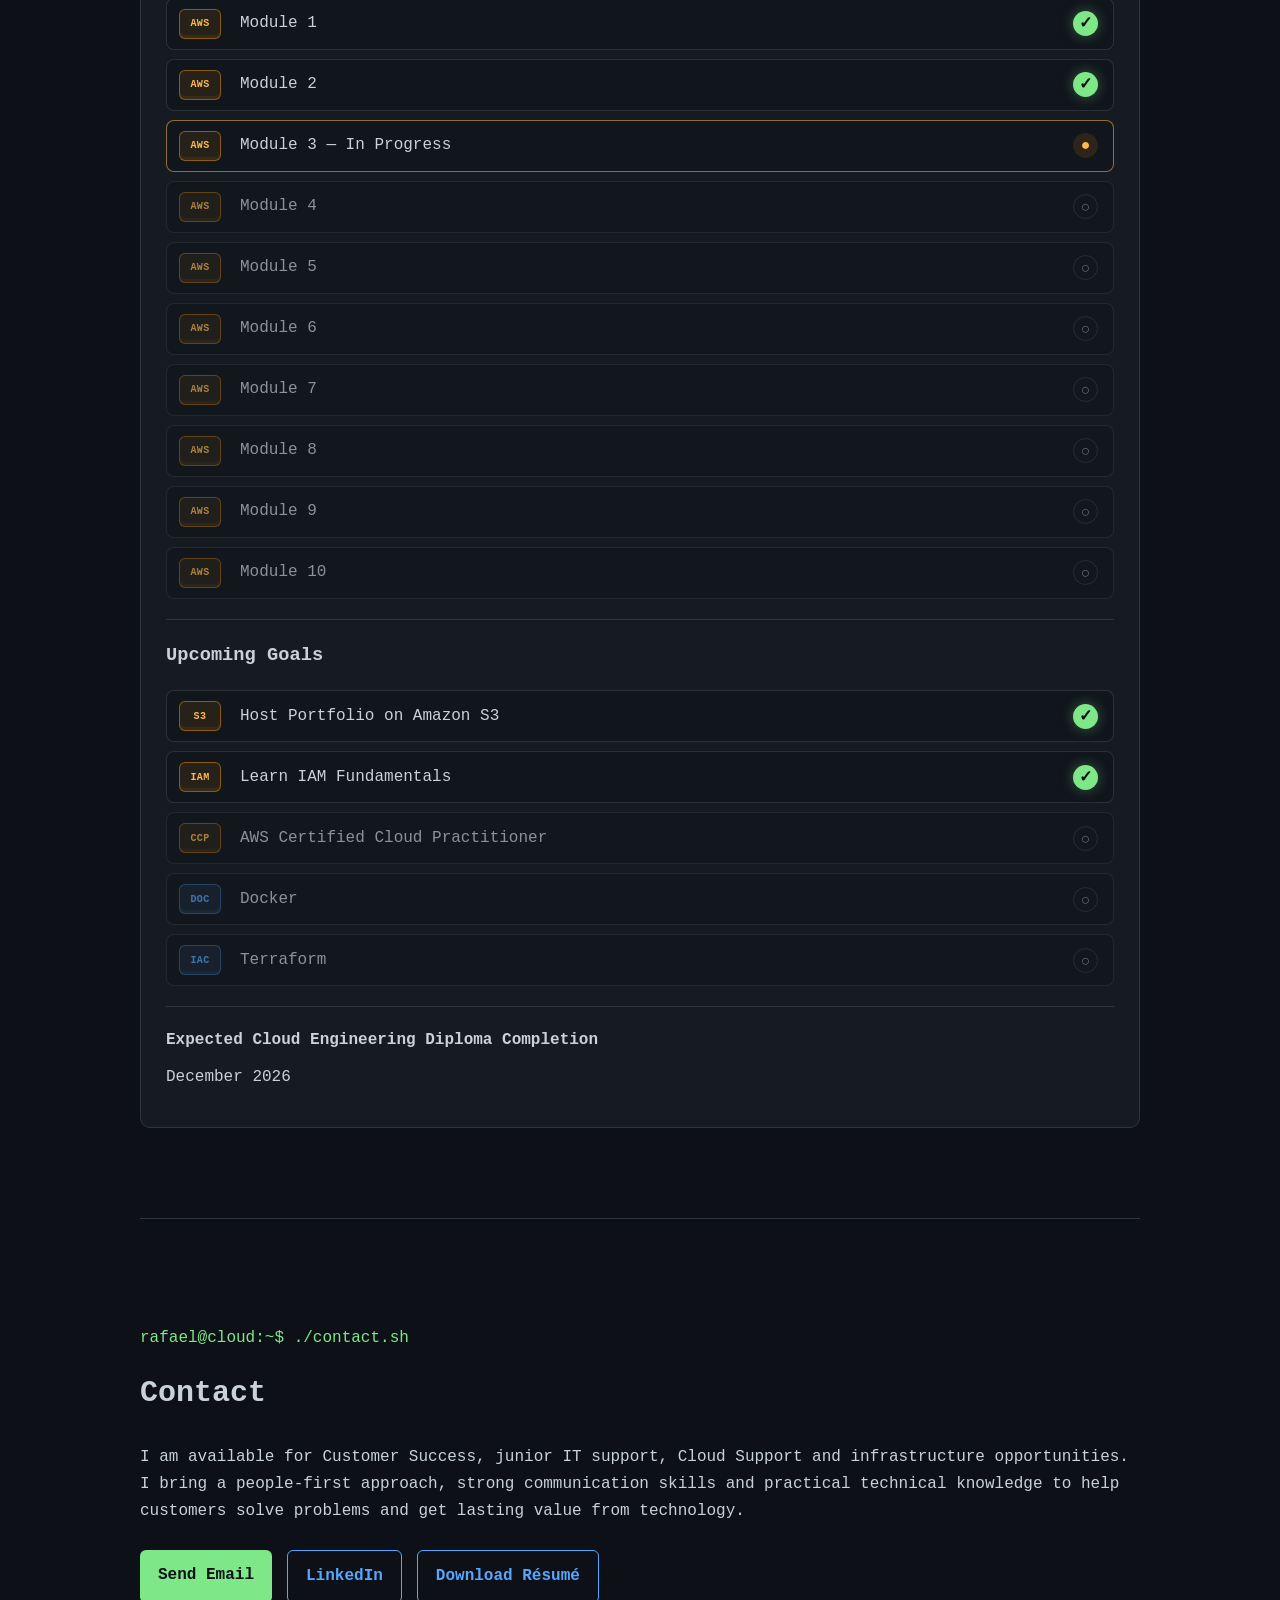
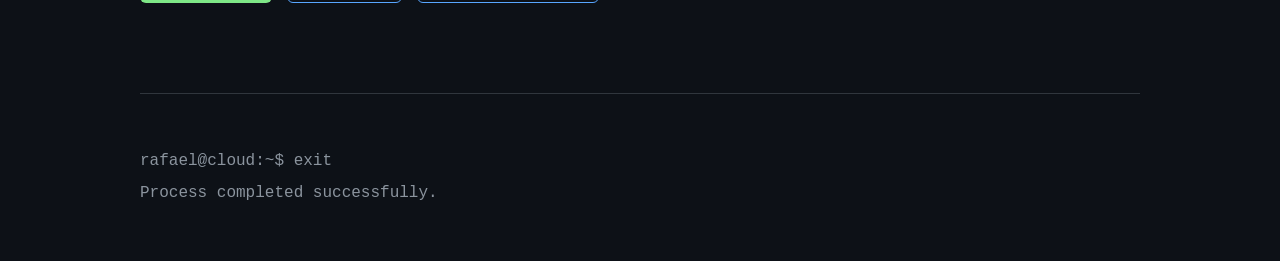
==== commit d5df828c: "Add Reiki Bodywork Odoo project case study" ====
--- a/index.html
+++ b/index.html
@@ -121,7 +121,7 @@
             <p class="terminal-command">$ portfolio-summary</p>
             <h2 id="highlights-title">Project Highlights</h2>
             <div class="highlight-grid">
-                <article><strong>6</strong><span>Documented Projects</span></article>
+                <article><strong>7</strong><span>Documented Projects</span></article>
                 <article><strong>2</strong><span>Cluster Nodes</span></article>
                 <article><strong>2</strong><span>Server Platforms</span></article>
                 <article><strong>100%</strong><span>Automated AWS Deployment</span></article>
@@ -227,6 +227,7 @@
                 <article class="skill-category"><h3>Servers &amp; Virtualisation</h3><div class="skill-list"><span>Windows Server</span><span>Linux</span><span>Active Directory</span><span>Hyper-V</span><span>Failover Clustering</span><span>TrueNAS</span></div></article>
                 <article class="skill-category"><h3>Networking</h3><div class="skill-list"><span>TCP/IP</span><span>DNS</span><span>DHCP</span><span>OSPF</span><span>Cisco Packet Tracer</span><span>SMTP / IMAP</span></div></article>
                 <article class="skill-category"><h3>Security &amp; Planning</h3><div class="skill-list"><span>Cybersecurity Awareness</span><span>Risk Assessment</span><span>Access Control</span><span>ICT Project Planning</span></div></article>
+                <article class="skill-category"><h3>Business Systems &amp; Web</h3><div class="skill-list"><span>Odoo</span><span>Online Booking</span><span>Stripe Payments</span><span>Customer Records</span><span>Invoicing Workflows</span><span>Responsive Web Design</span><span>Client Documentation</span></div></article>
                 <article class="skill-category"><h3>Customer Success &amp; Professional</h3><div class="skill-list"><span>Customer Success</span><span>Customer Care</span><span>Relationship Building</span><span>Clear Communication</span><span>Problem Resolution</span><span>Leadership</span><span>Team Collaboration</span><span>Multidisciplinary Teamwork</span><span>Confidentiality</span></div></article>
             </div>
         </section>
@@ -252,9 +253,28 @@
                 <button class="filter-button" type="button" data-filter="networking">Networking</button>
                 <button class="filter-button" type="button" data-filter="security">Security</button>
                 <button class="filter-button" type="button" data-filter="planning">Planning</button>
+                <button class="filter-button" type="button" data-filter="business">Business Systems</button>
             </div>
 
             <div class="project-grid">
+
+                <article class="project-card" data-category="business cloud">
+                    <div class="project-card-header">
+                        <p class="project-icon">ODOO</p>
+                        <span class="status-badge status-complete">Live</span>
+                    </div>
+                    <h3>Reiki Bodywork Odoo Platform</h3>
+                    <p class="project-description">
+                        Designed and launched a premium business website in Odoo,
+                        connecting online appointments, payment-ready checkout,
+                        customer records, invoicing workflows and client handover documentation.
+                    </p>
+                    <div class="tech-list">
+                        <span>Odoo</span><span>Appointments</span><span>Stripe</span>
+                        <span>CRM</span><span>Invoicing</span><span>Responsive Design</span>
+                    </div>
+                    <a class="project-link" href="projects/reiki-bodywork-odoo.html">View Project &rarr;</a>
+                </article>
 
                 <article class="project-card" data-category="cloud">
                     <div class="project-card-header">
@@ -435,6 +455,7 @@
                     <p class="journey-item complete"><span class="journey-icon">LNX</span><span>Ubuntu Server</span><span class="status-mark">✓</span></p>
                     <p class="journey-item complete"><span class="journey-icon">CLD</span><span>Nextcloud Deployment</span><span class="status-mark">✓</span></p>
                     <p class="journey-item complete"><span class="journey-icon">WEB</span><span>HTML &amp; CSS Portfolio Foundation</span><span class="status-mark">✓</span></p>
+                    <p class="journey-item complete"><span class="journey-icon">ERP</span><span>Odoo Website, Booking &amp; Business Workflow</span><span class="status-mark">✓</span></p>
                 </div>
 
                 <hr>
@@ -512,7 +533,7 @@
         <p>Process completed successfully.</p>
     </footer>
 
-    <script src="script.js?v=20260724-2"></script>
+    <script src="script.js?v=20260810-1"></script>
 
 </body>
 
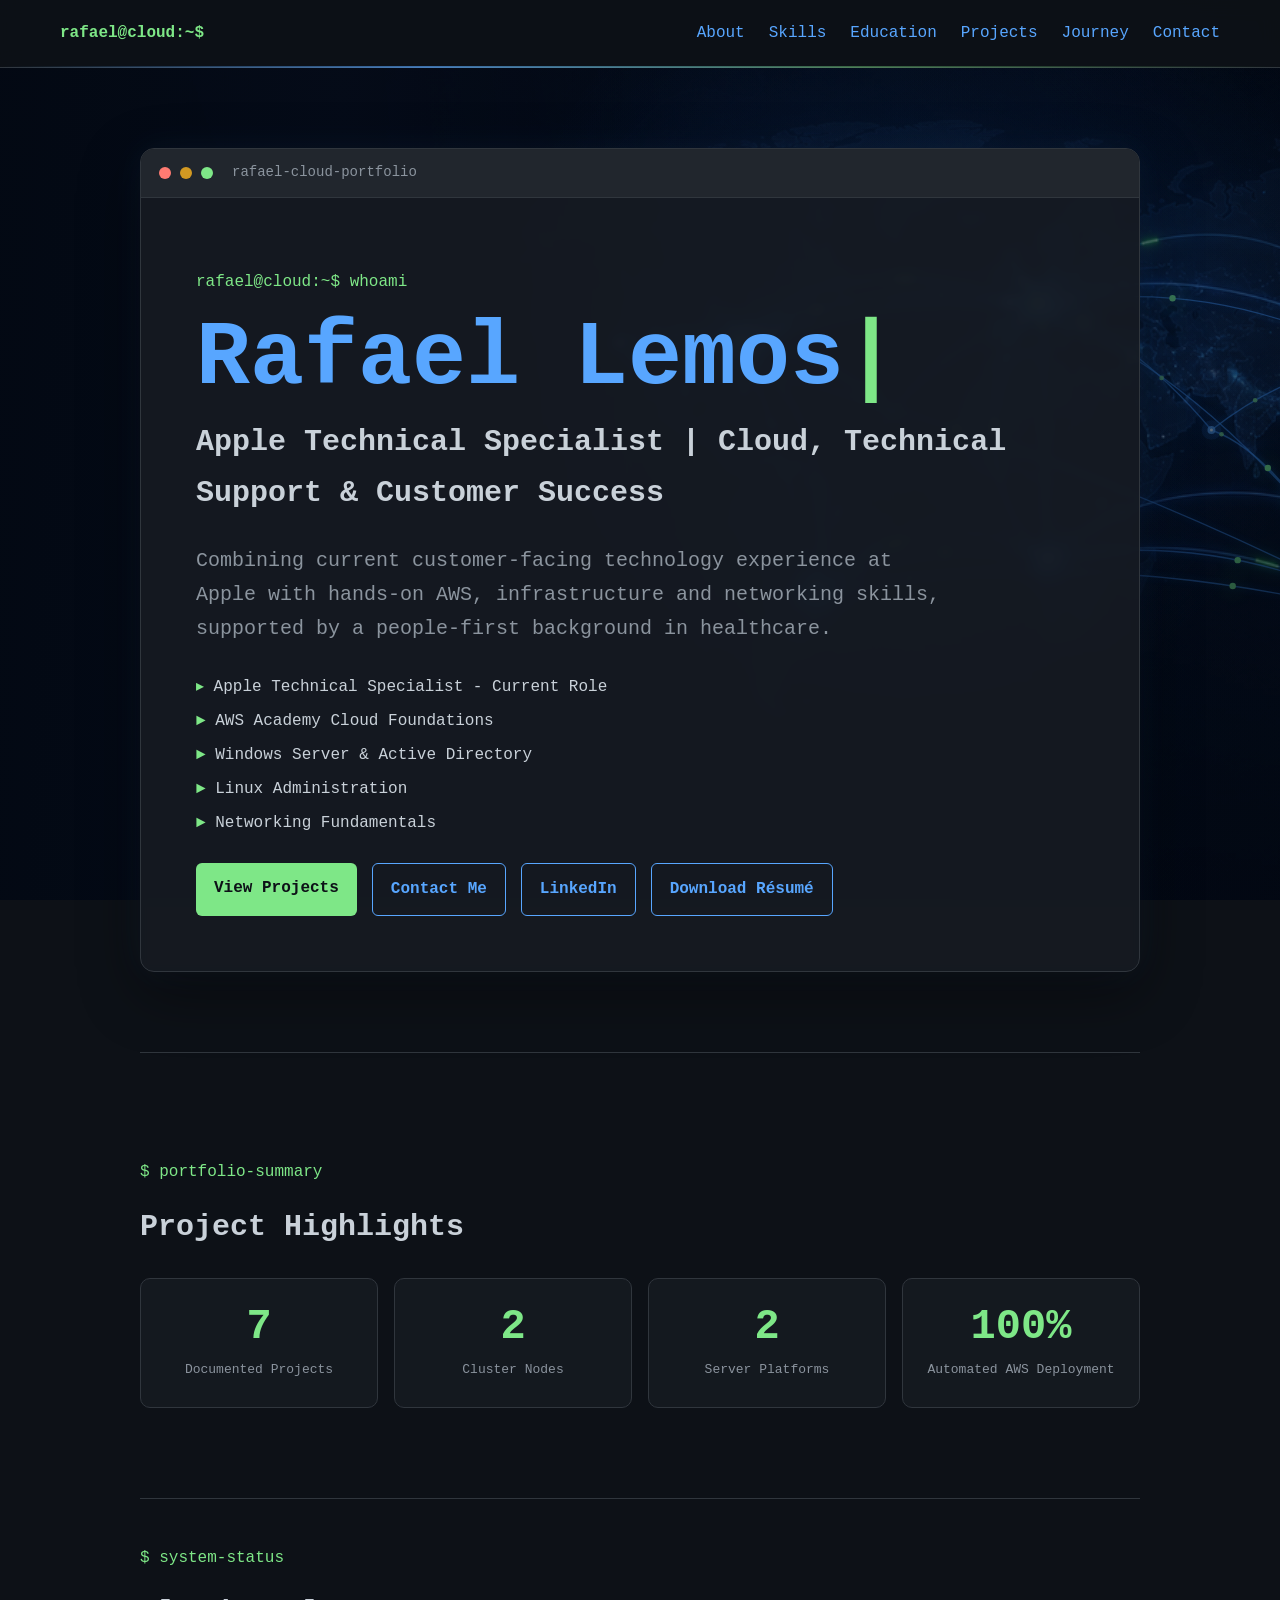
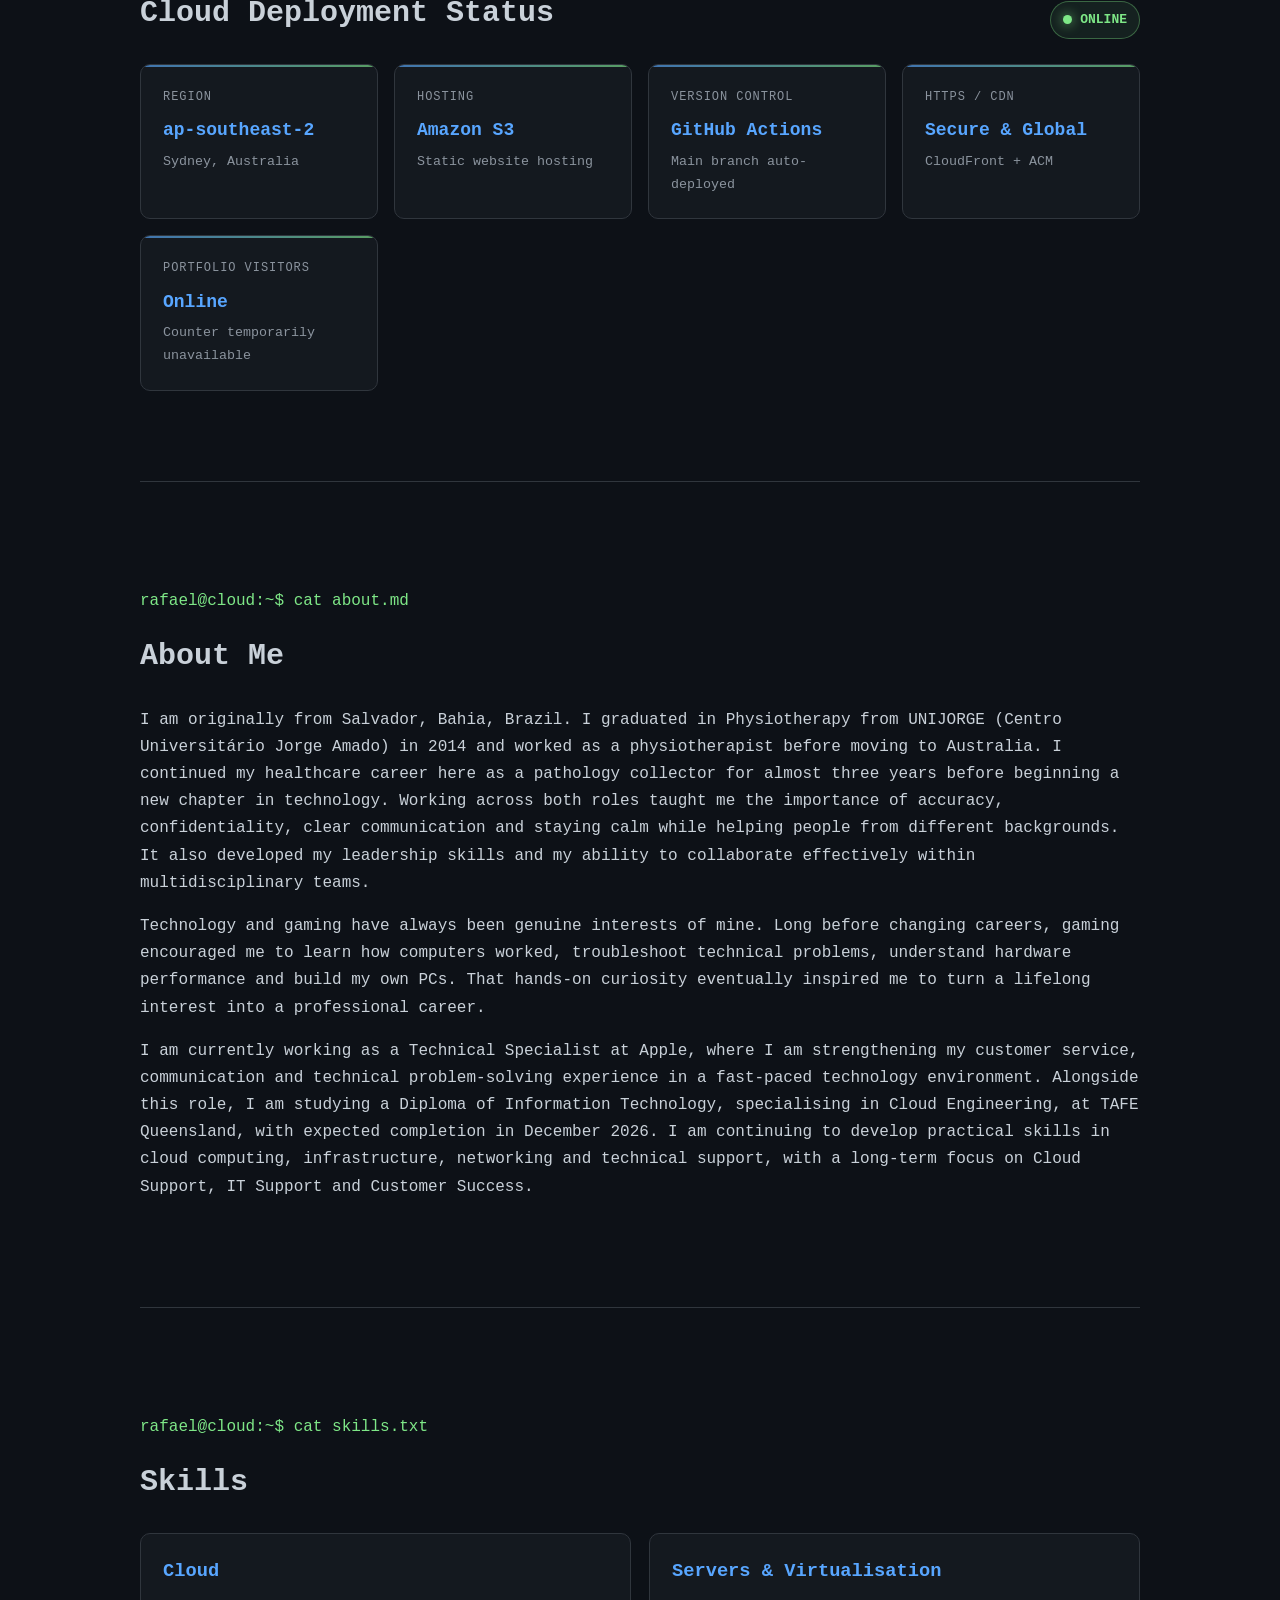
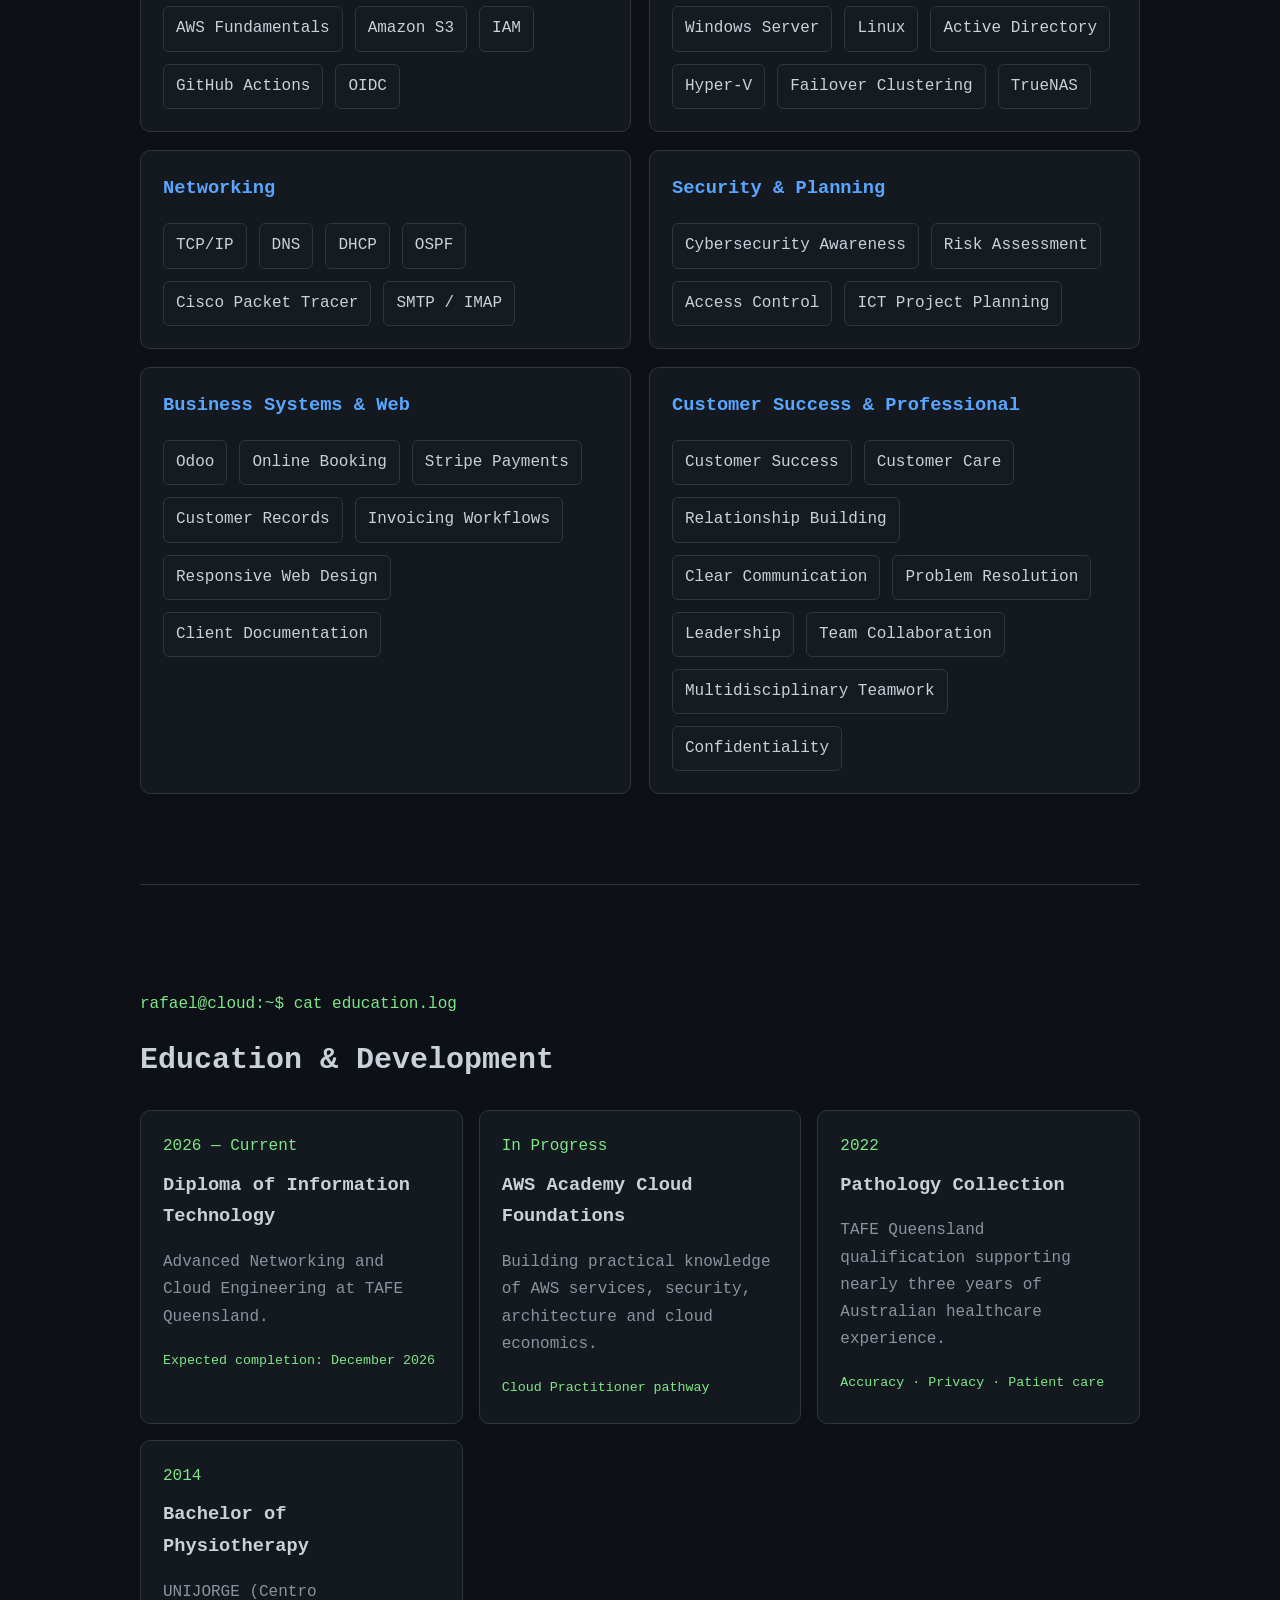
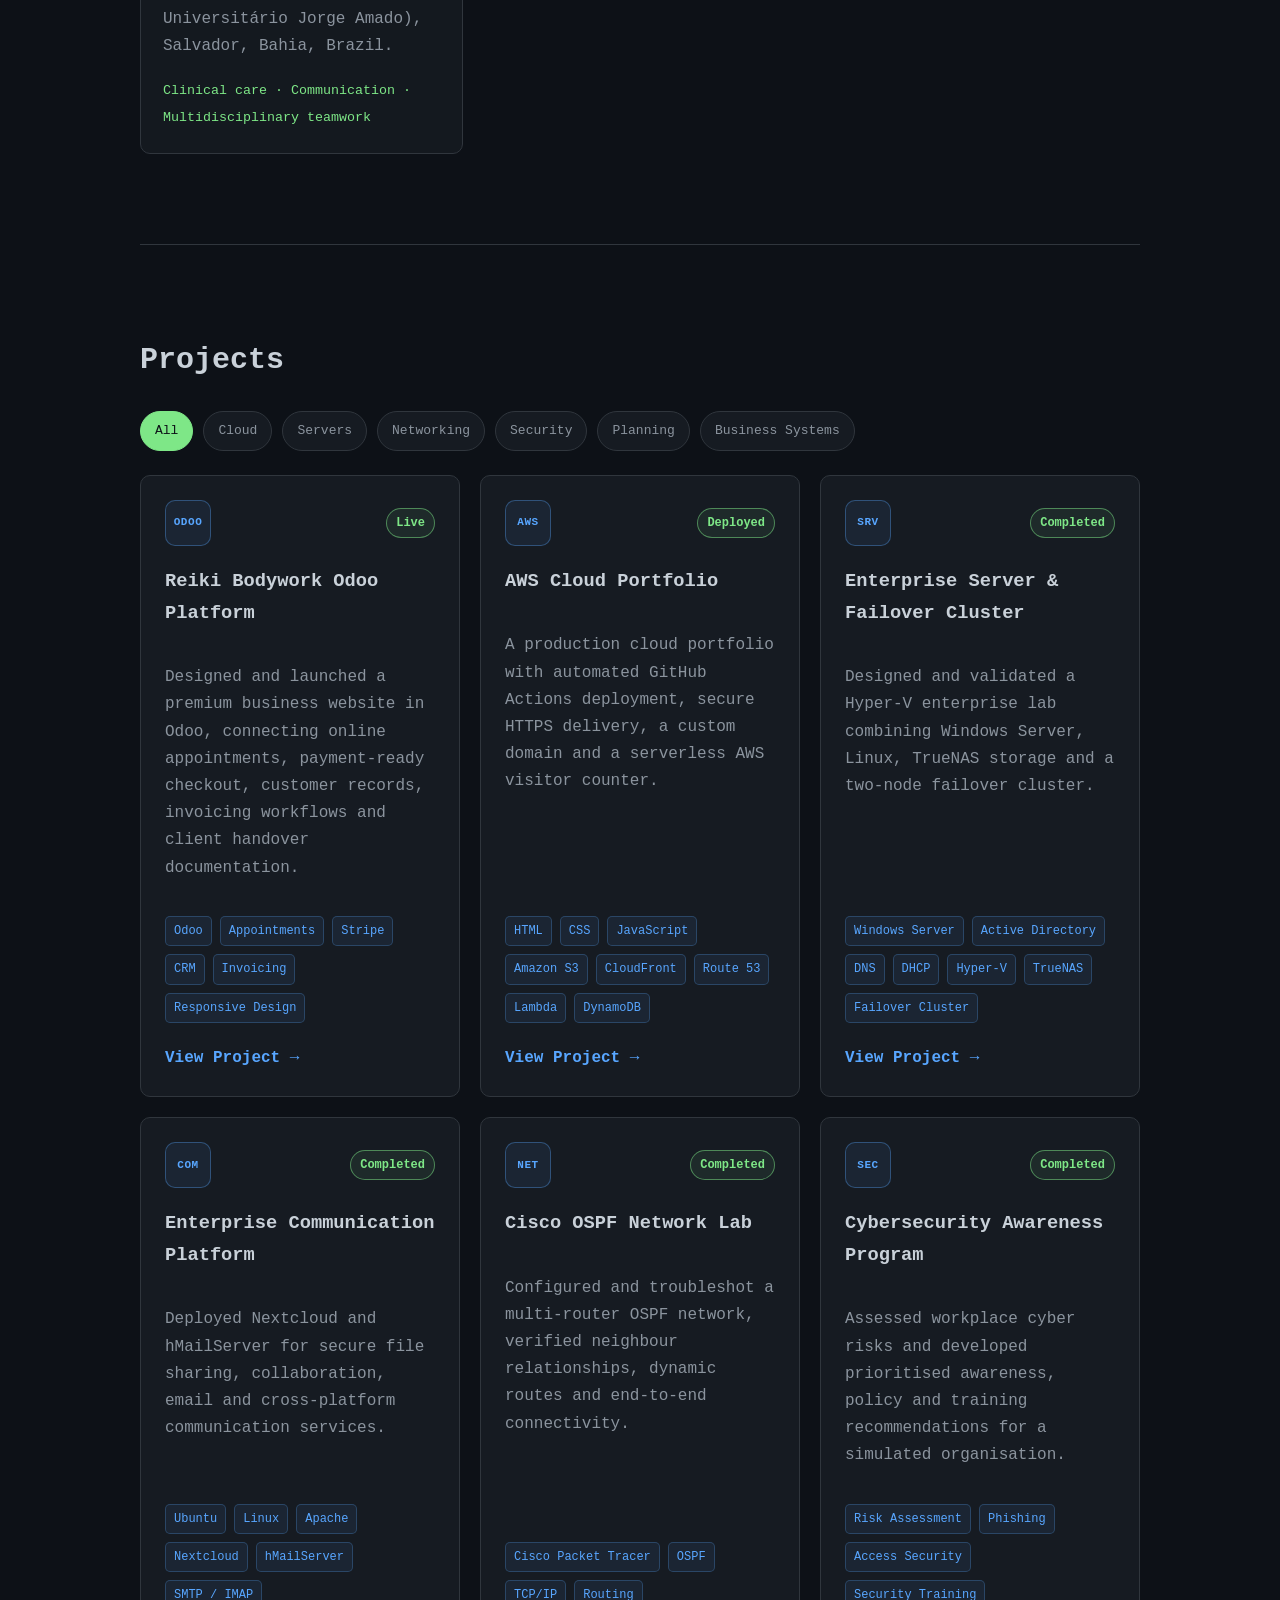
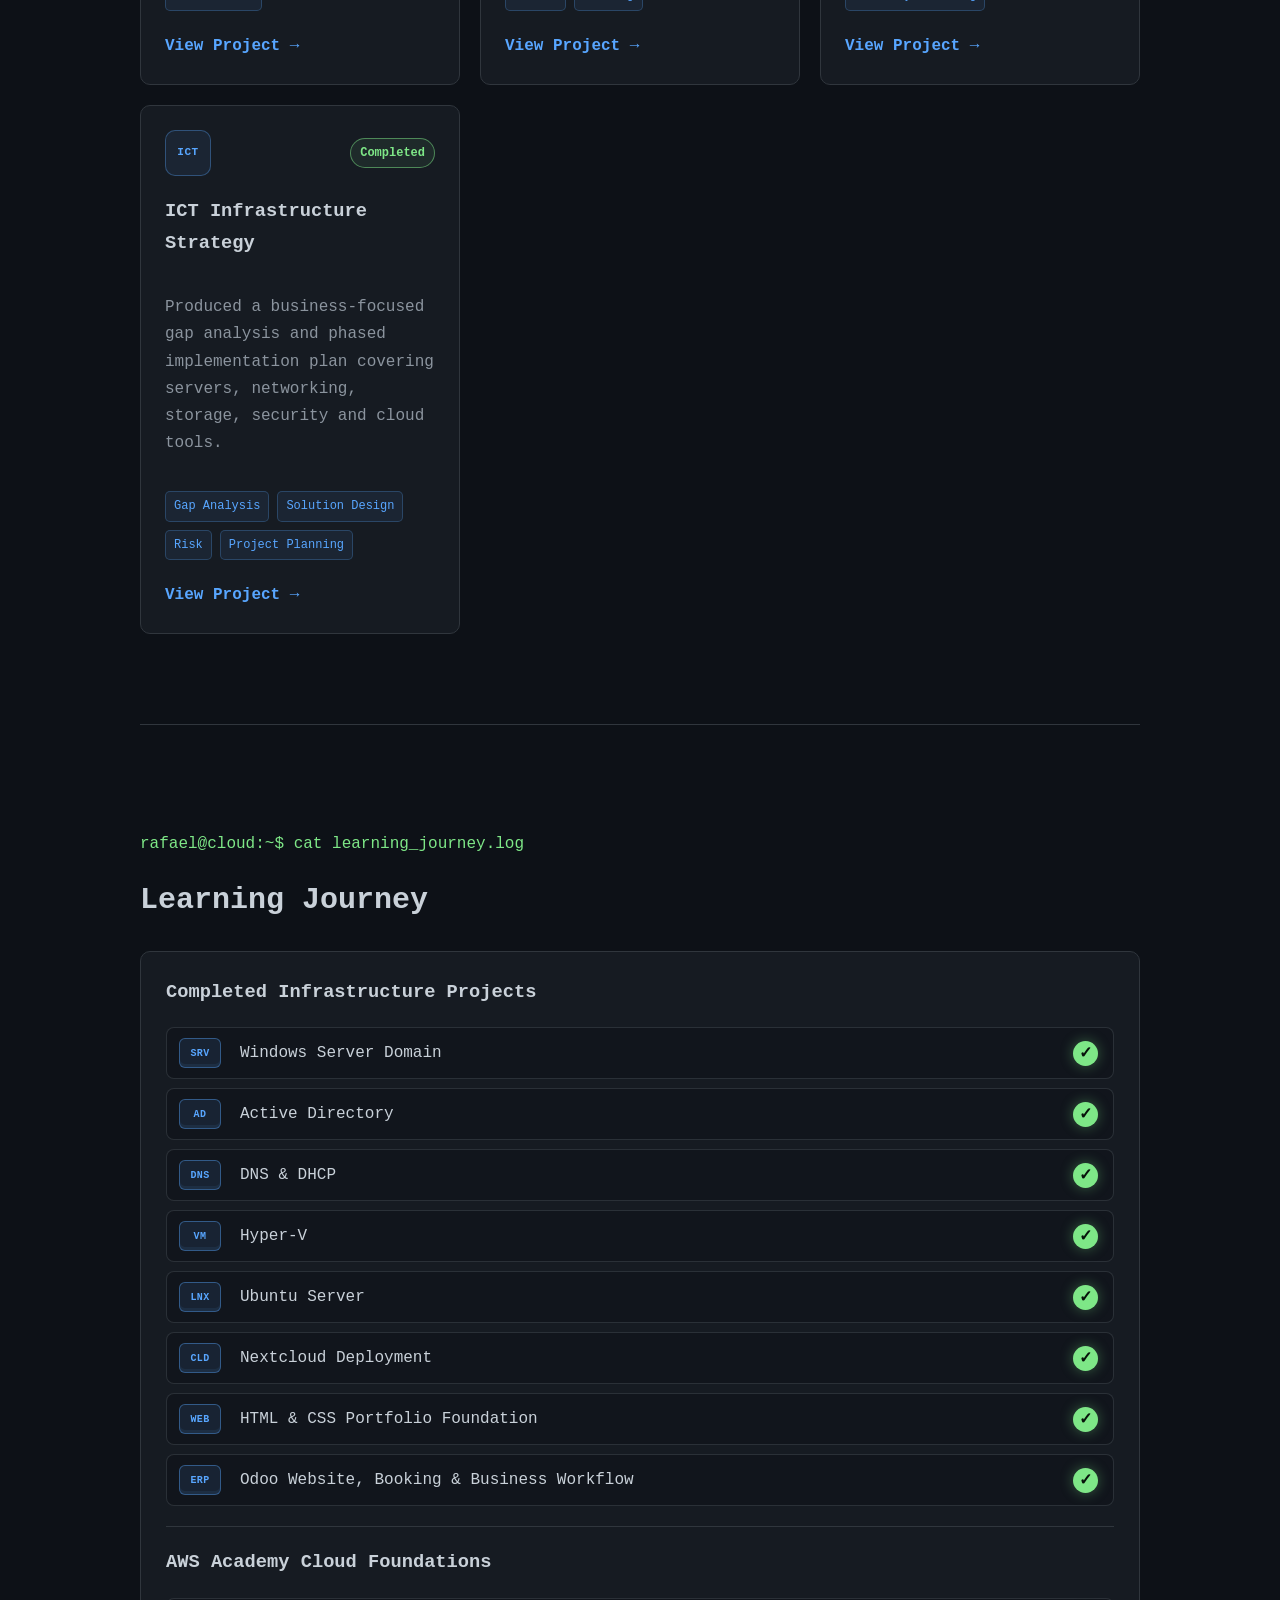
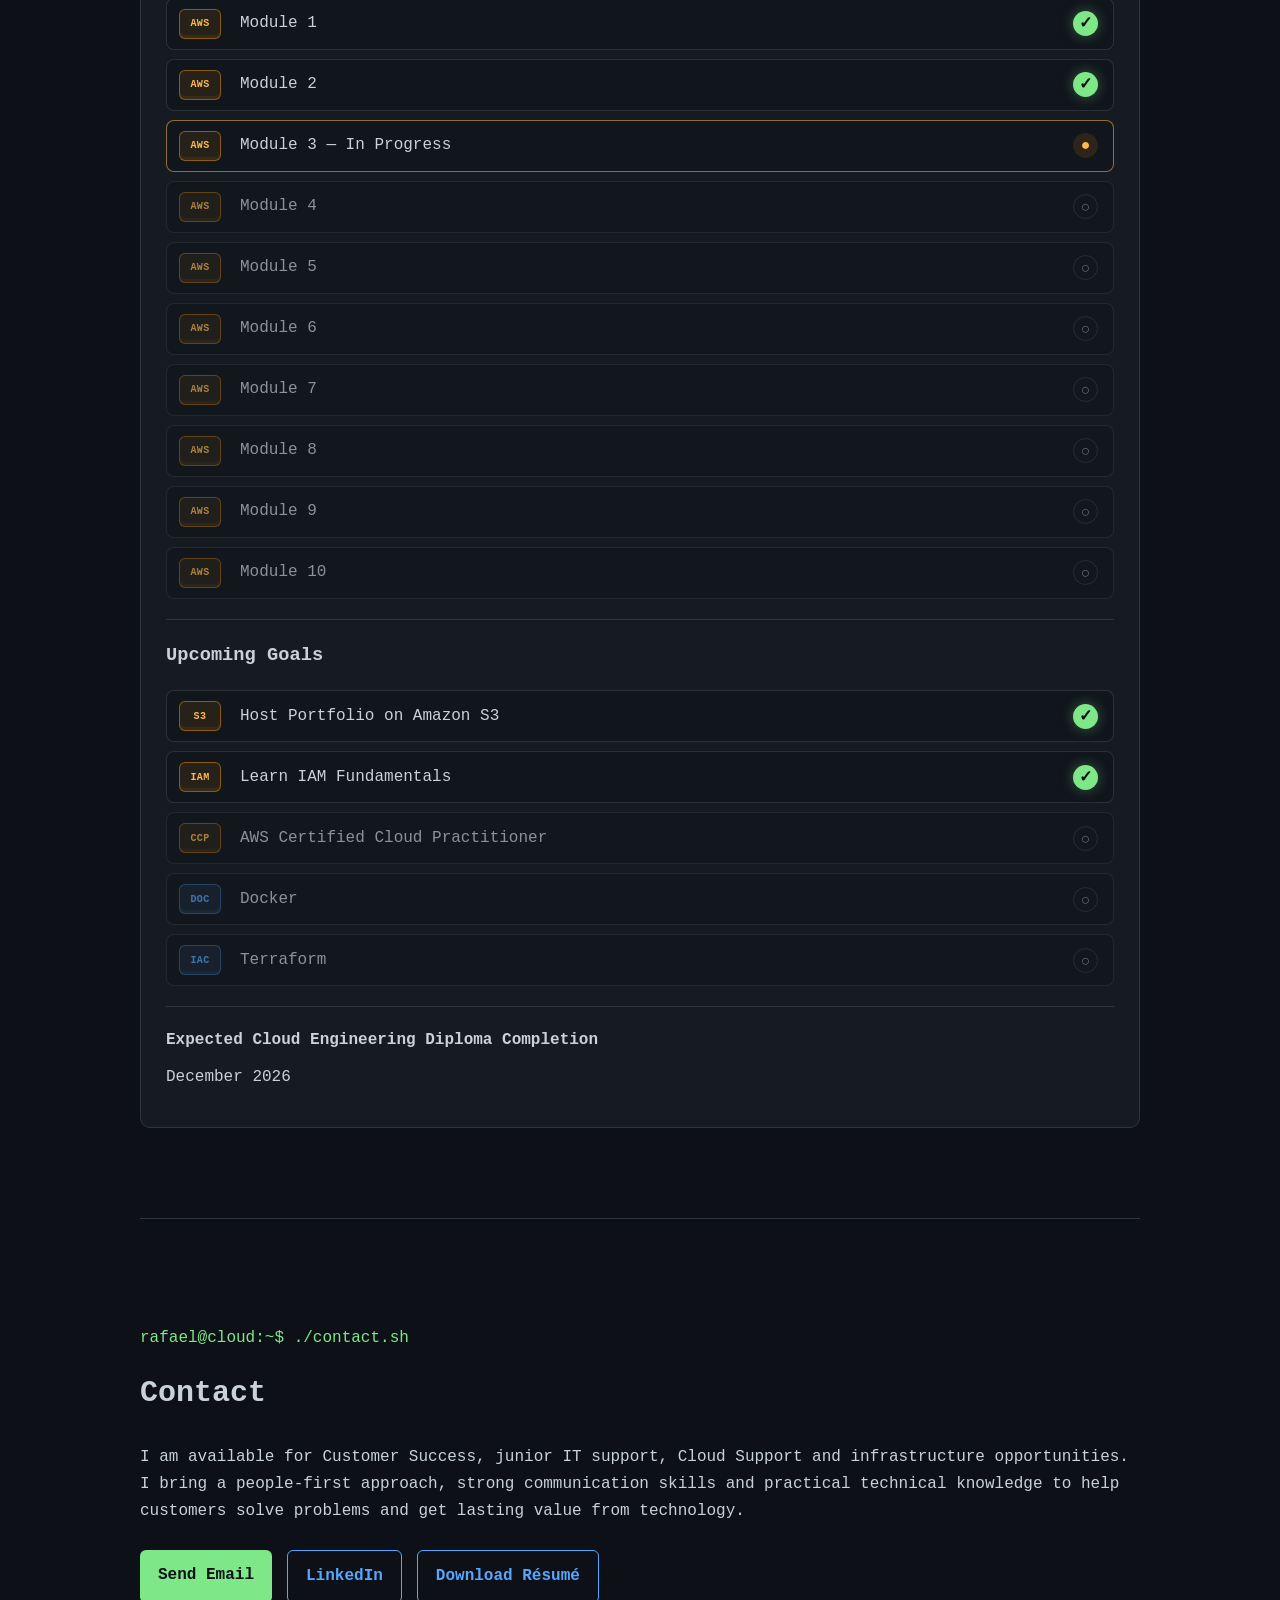
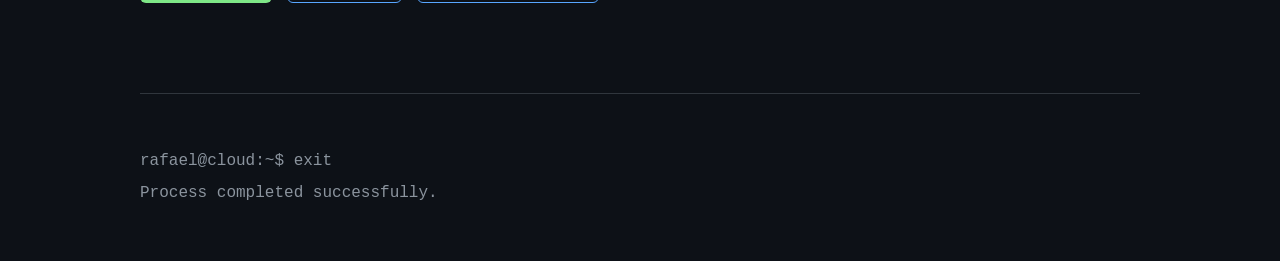
==== commit 64231fa4: "Update Apple role to Technical Specialist" ====
--- a/index.html
+++ b/index.html
@@ -8,12 +8,12 @@
 
     <title>Rafael Lemos | Cloud Portfolio</title>
 
-    <meta name="description" content="Portfolio of Rafael Lemos, an Apple Specialist and Cloud Engineering student with hands-on AWS, infrastructure, networking, customer success and technical support experience.">
+    <meta name="description" content="Portfolio of Rafael Lemos, an Apple Technical Specialist and Cloud Engineering student with hands-on AWS, infrastructure, networking, customer success and technical support experience.">
     <meta name="author" content="Rafael Lemos">
     <meta name="theme-color" content="#0d1117">
     <meta property="og:type" content="website">
     <meta property="og:title" content="Rafael Lemos | Cloud Engineering Portfolio">
-    <meta property="og:description" content="Apple Specialist and Cloud Engineering student showcasing hands-on AWS, infrastructure and networking projects alongside customer-focused experience.">
+    <meta property="og:description" content="Apple Technical Specialist and Cloud Engineering student showcasing hands-on AWS, infrastructure and networking projects alongside customer-focused experience.">
     <meta property="og:url" content="https://rafaellemos.cloud/">
     <meta property="og:image" content="https://rafaellemos.cloud/images/social-preview.png">
     <meta property="og:image:width" content="1200">
@@ -76,7 +76,7 @@
 
                     <h1 id="typing-name">Rafael Lemos</h1>
 
-                    <h2>Apple Specialist | Cloud, Technical Support &amp; Customer Success</h2>
+                    <h2>Apple Technical Specialist | Cloud, Technical Support &amp; Customer Success</h2>
 
                     <p class="hero-text">
                         Combining current customer-facing technology experience at
@@ -85,7 +85,7 @@
                     </p>
 
                     <div class="current-focus">
-                        <p><span>&#9656;</span> Apple Specialist - Current Role</p>
+                        <p><span>&#9656;</span> Apple Technical Specialist - Current Role</p>
                         <p><span>►</span> AWS Academy Cloud Foundations</p>
                         <p><span>►</span> Windows Server &amp; Active Directory</p>
                         <p><span>►</span> Linux Administration</p>
@@ -204,7 +204,7 @@
             </p>
 
             <p>
-                I am currently working as a Specialist at Apple, where I am
+                I am currently working as a Technical Specialist at Apple, where I am
                 strengthening my customer service, communication and technical
                 problem-solving experience in a fast-paced technology environment.
                 Alongside this role, I am studying a Diploma of Information Technology,
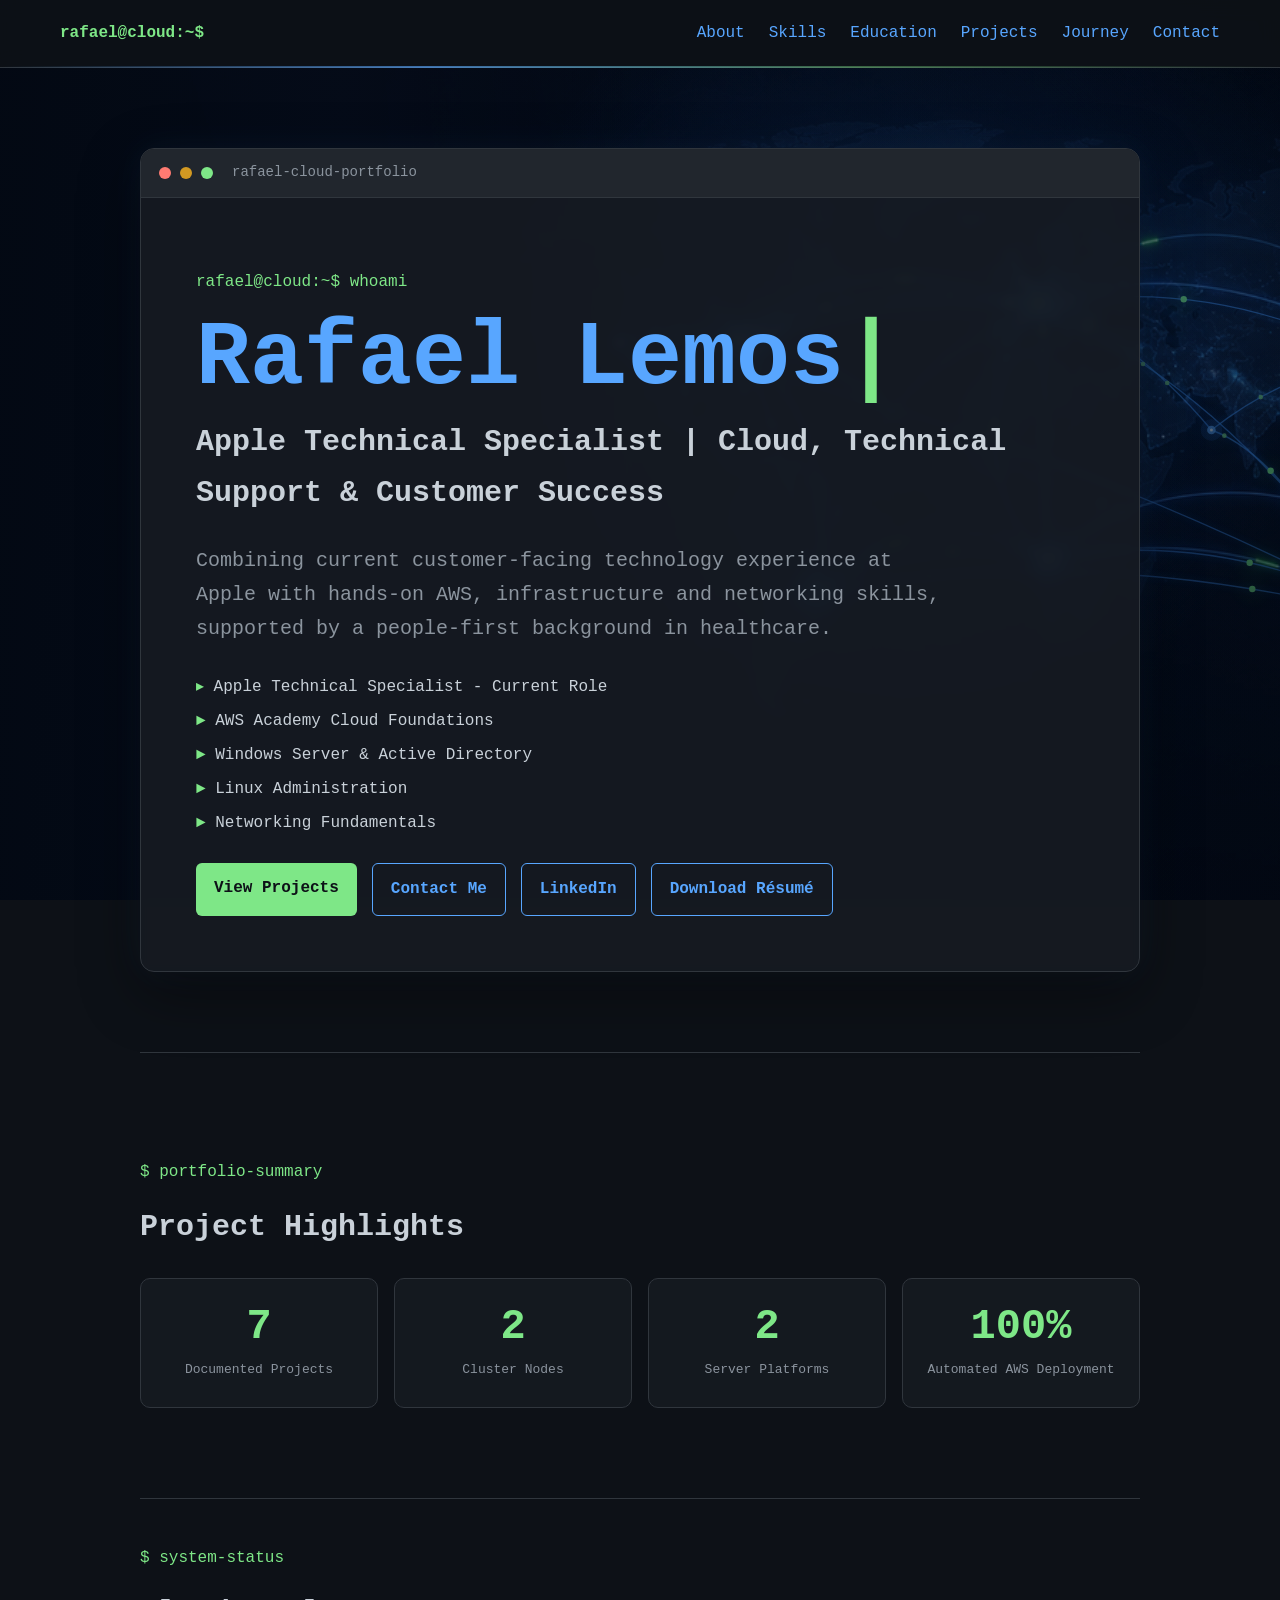
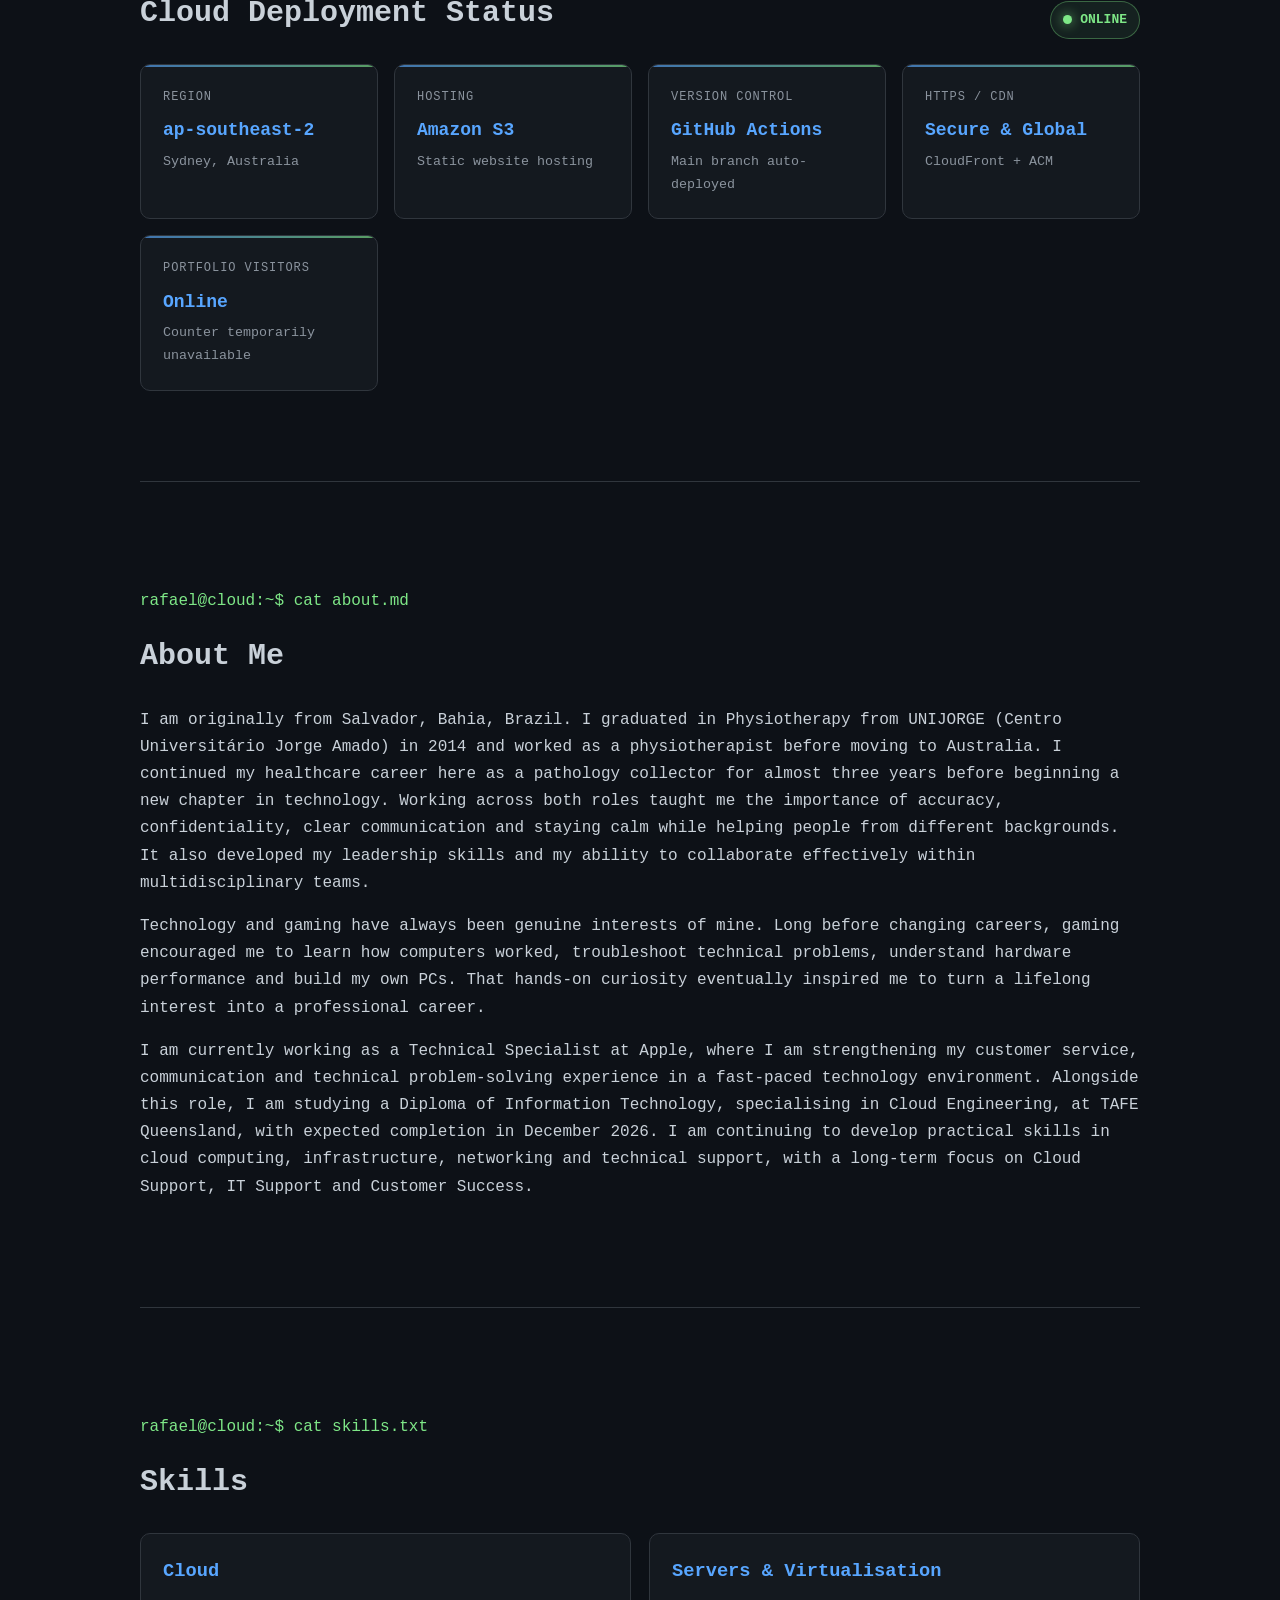
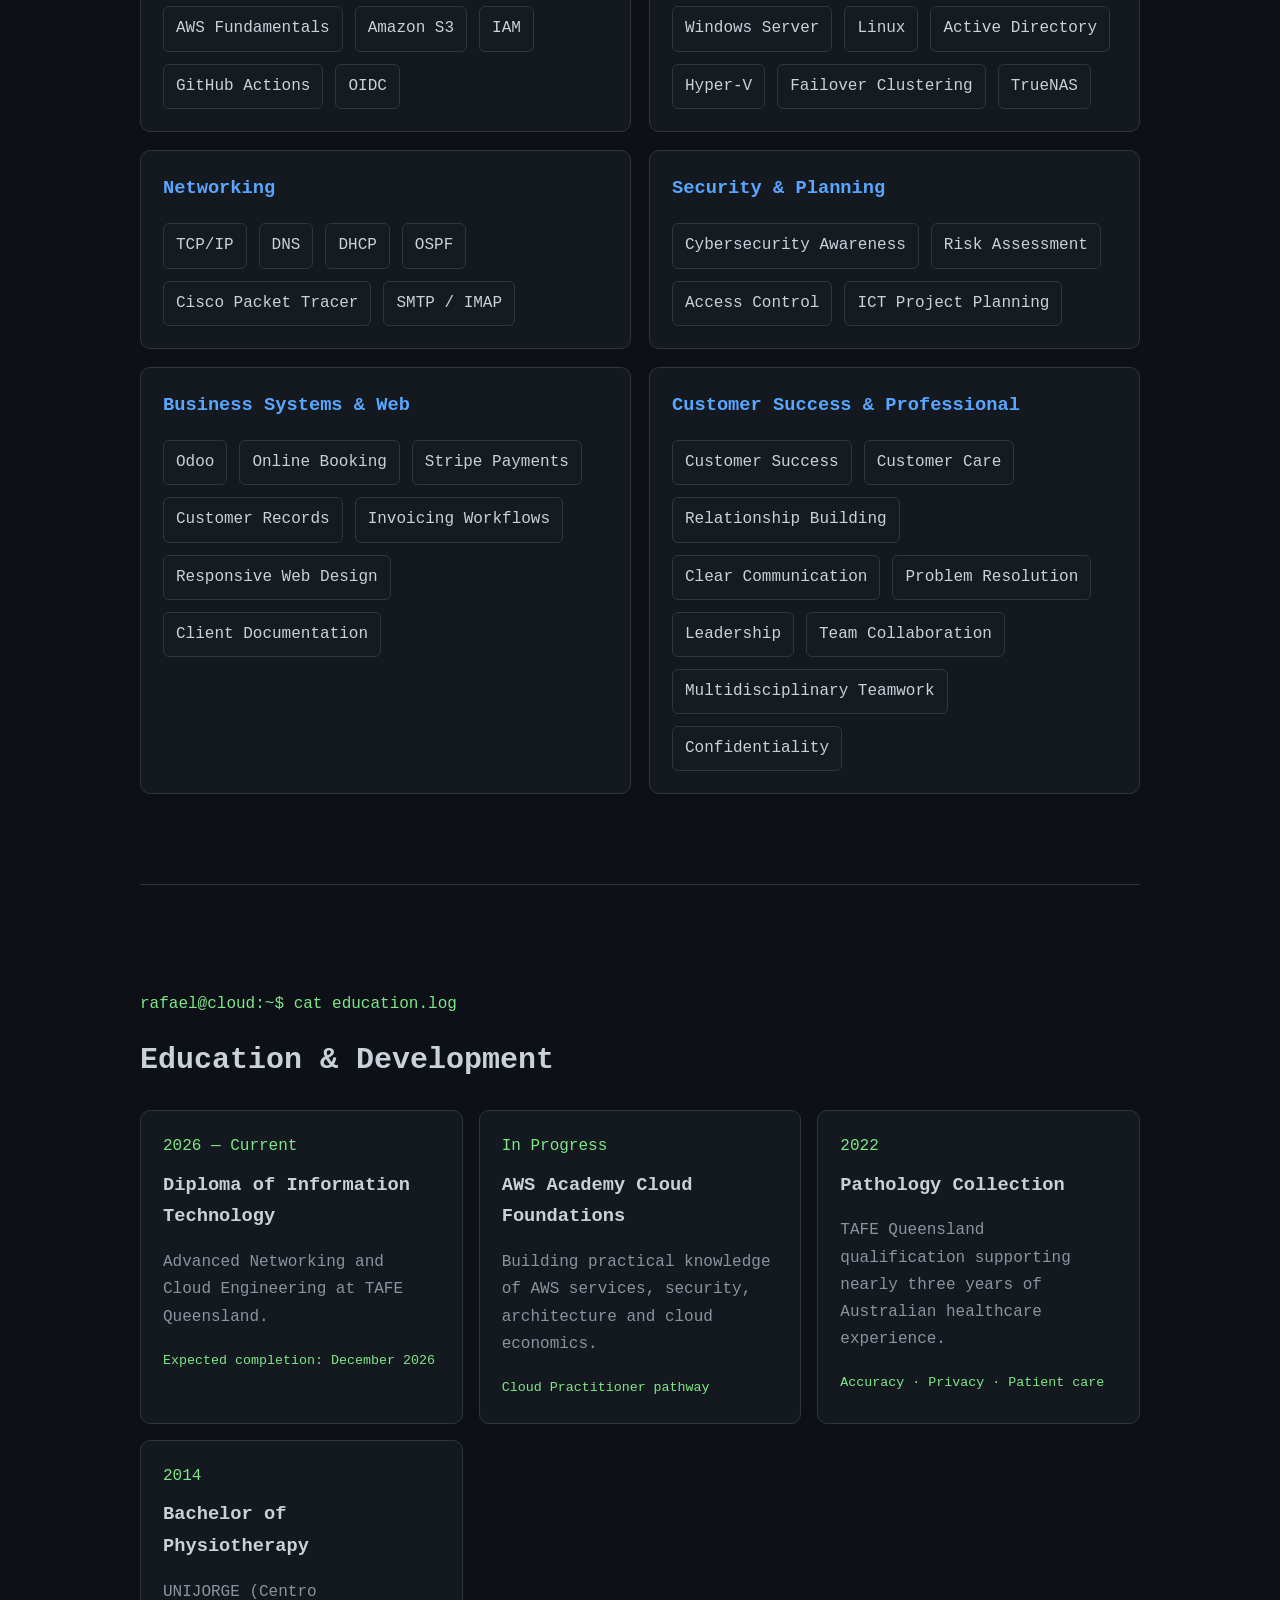
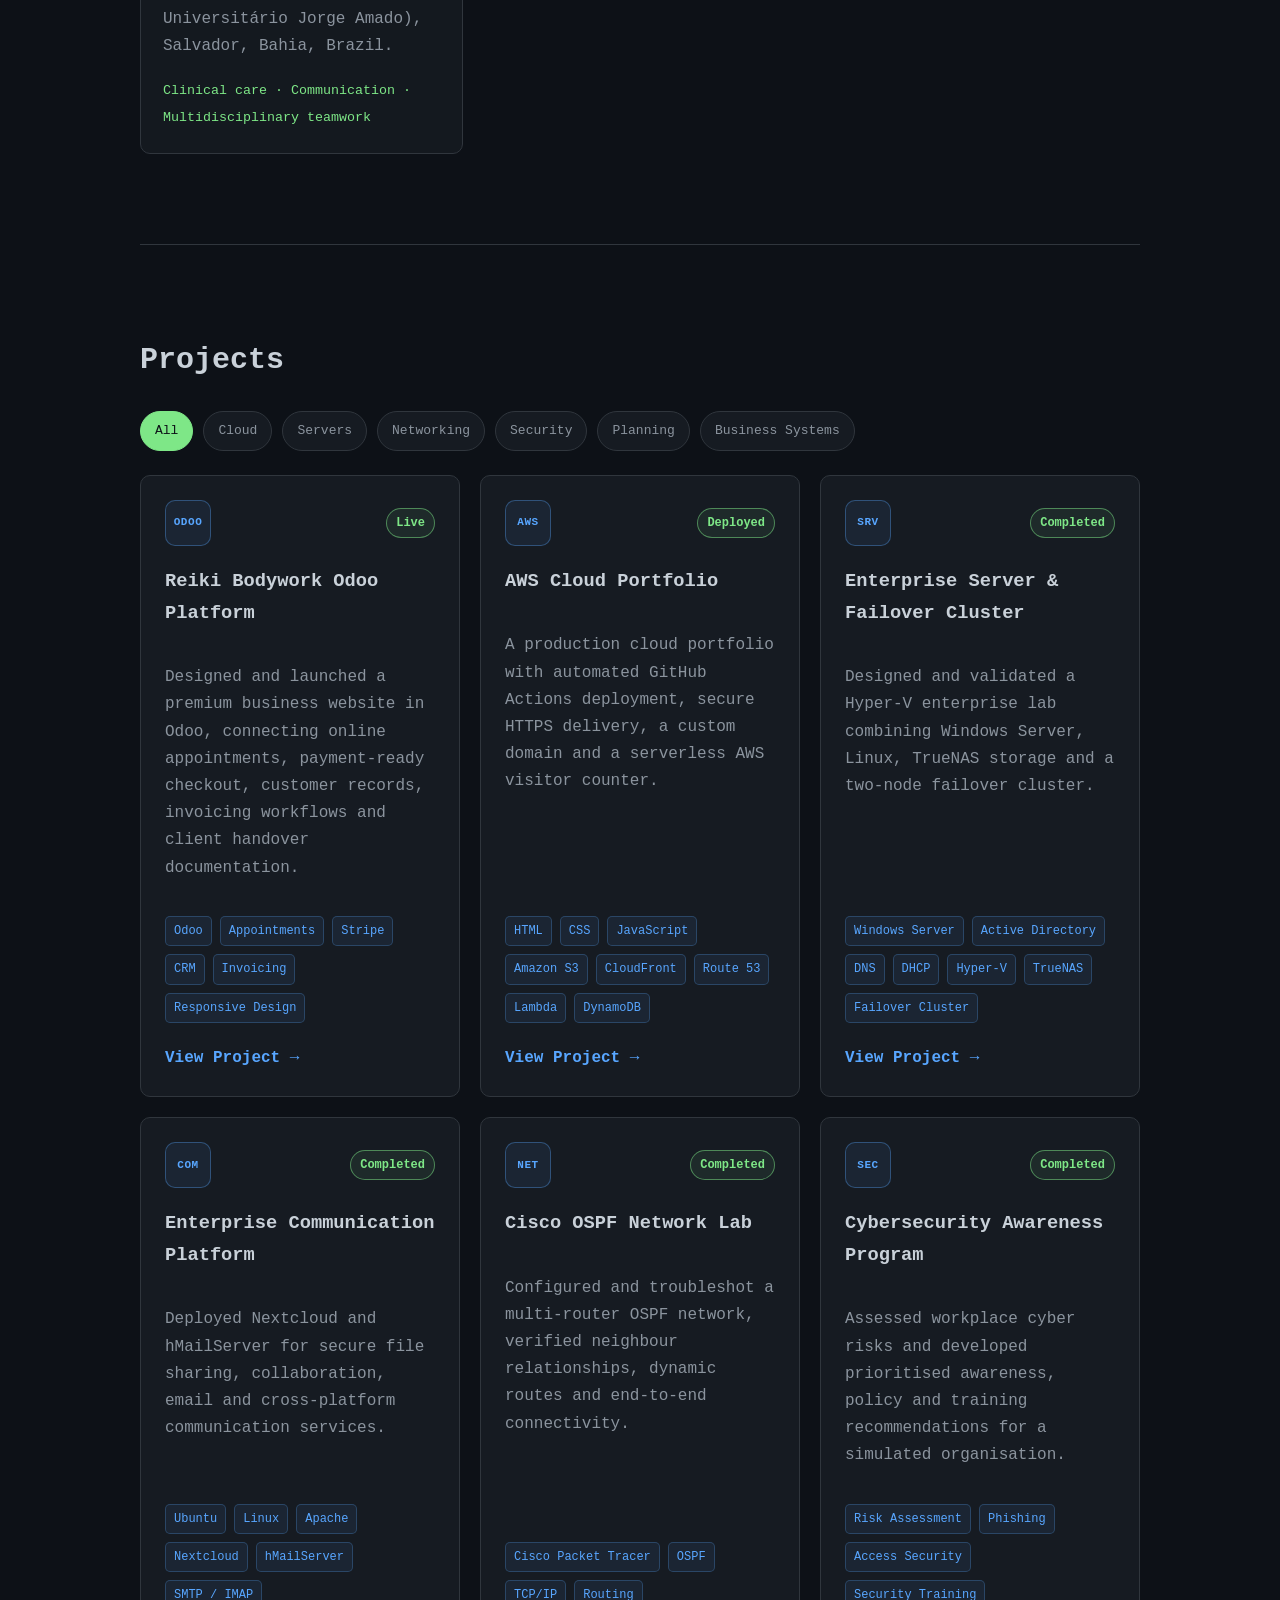
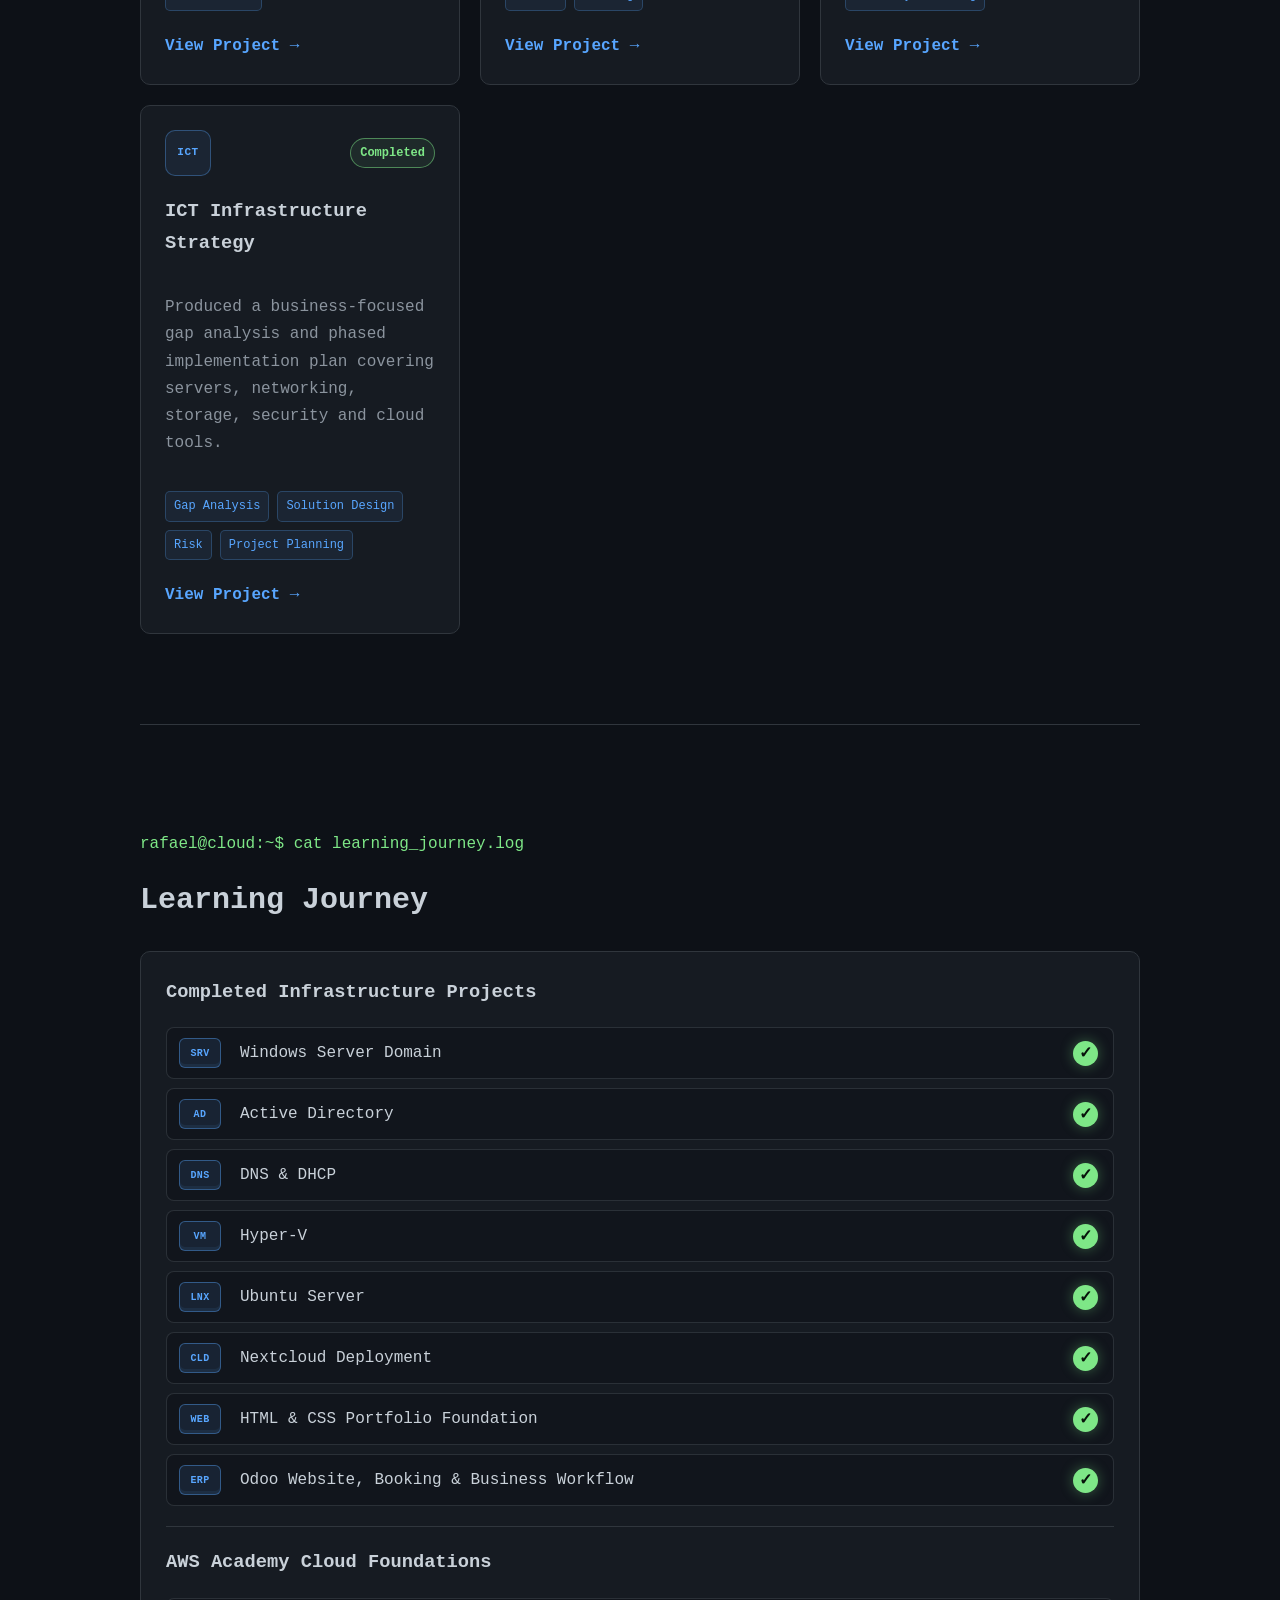
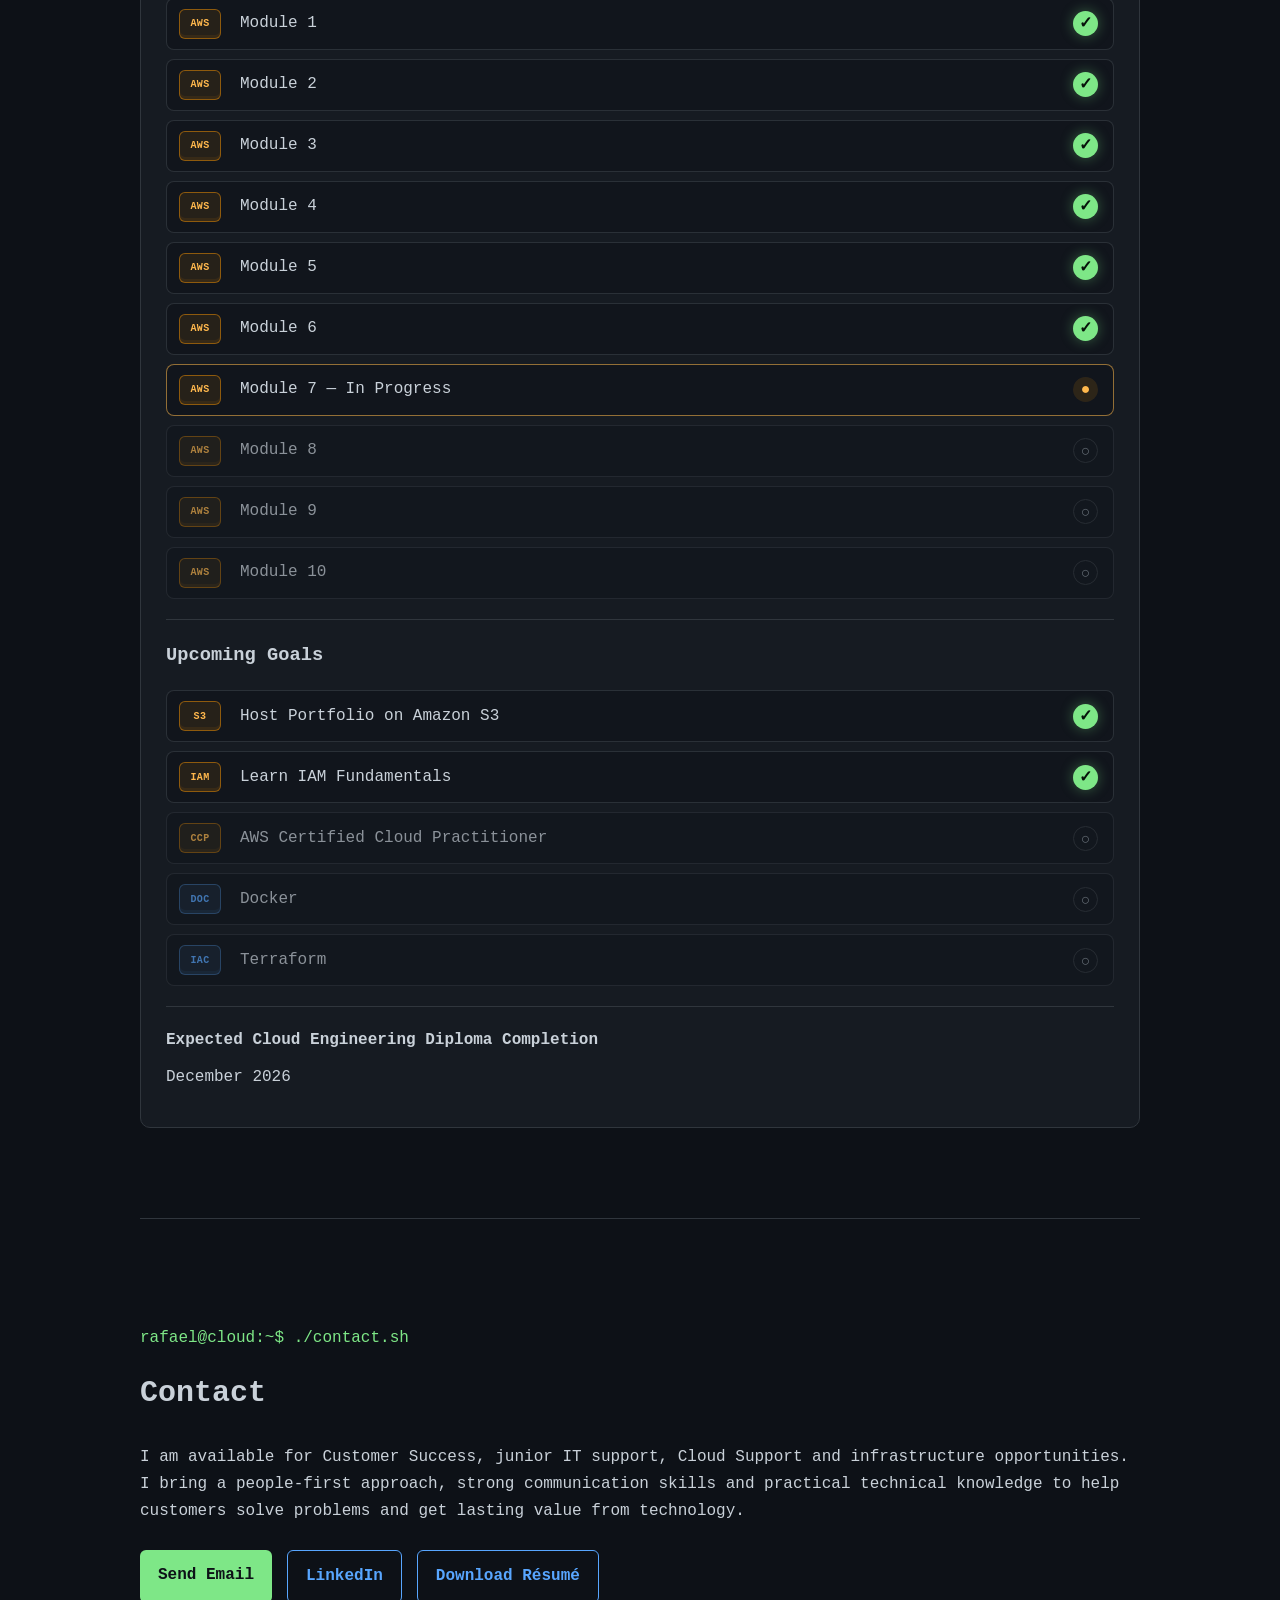
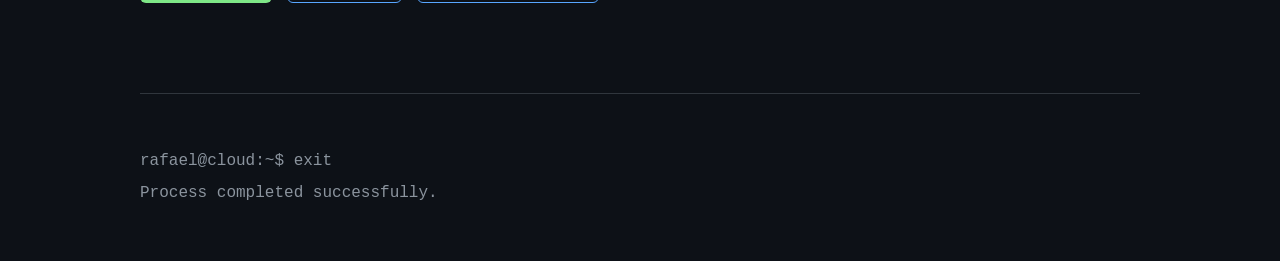
==== commit cce94f3f: "Update AWS Academy progress to module 7" ====
--- a/index.html
+++ b/index.html
@@ -465,11 +465,11 @@
                 <div class="journey-list">
                     <p class="journey-item complete"><span class="journey-icon aws">AWS</span><span>Module 1</span><span class="status-mark">✓</span></p>
                     <p class="journey-item complete"><span class="journey-icon aws">AWS</span><span>Module 2</span><span class="status-mark">✓</span></p>
-                    <p class="journey-item active"><span class="journey-icon aws">AWS</span><span>Module 3 — In Progress</span><span class="status-mark">●</span></p>
-                    <p class="journey-item pending"><span class="journey-icon aws">AWS</span><span>Module 4</span><span class="status-mark">○</span></p>
-                    <p class="journey-item pending"><span class="journey-icon aws">AWS</span><span>Module 5</span><span class="status-mark">○</span></p>
-                    <p class="journey-item pending"><span class="journey-icon aws">AWS</span><span>Module 6</span><span class="status-mark">○</span></p>
-                    <p class="journey-item pending"><span class="journey-icon aws">AWS</span><span>Module 7</span><span class="status-mark">○</span></p>
+                    <p class="journey-item complete"><span class="journey-icon aws">AWS</span><span>Module 3</span><span class="status-mark">✓</span></p>
+                    <p class="journey-item complete"><span class="journey-icon aws">AWS</span><span>Module 4</span><span class="status-mark">✓</span></p>
+                    <p class="journey-item complete"><span class="journey-icon aws">AWS</span><span>Module 5</span><span class="status-mark">✓</span></p>
+                    <p class="journey-item complete"><span class="journey-icon aws">AWS</span><span>Module 6</span><span class="status-mark">✓</span></p>
+                    <p class="journey-item active"><span class="journey-icon aws">AWS</span><span>Module 7 — In Progress</span><span class="status-mark">●</span></p>
                     <p class="journey-item pending"><span class="journey-icon aws">AWS</span><span>Module 8</span><span class="status-mark">○</span></p>
                     <p class="journey-item pending"><span class="journey-icon aws">AWS</span><span>Module 9</span><span class="status-mark">○</span></p>
                     <p class="journey-item pending"><span class="journey-icon aws">AWS</span><span>Module 10</span><span class="status-mark">○</span></p>
